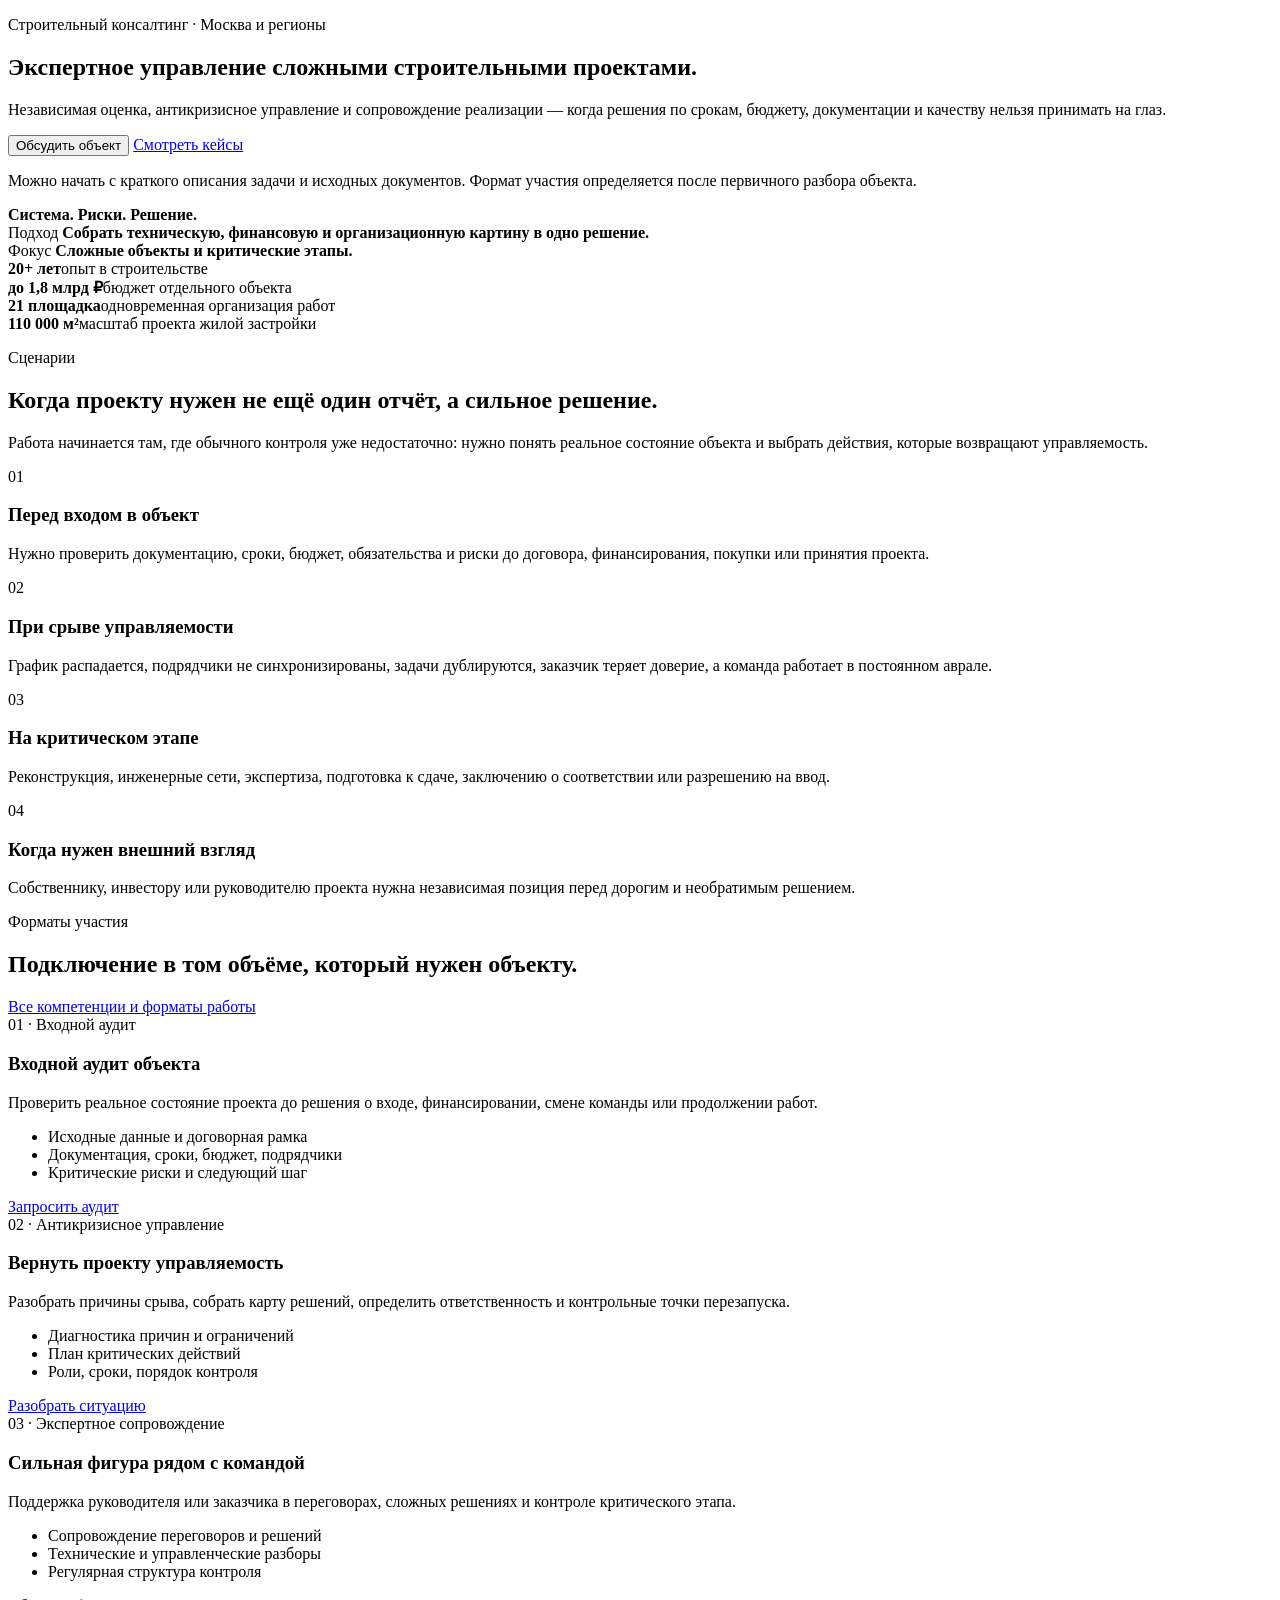
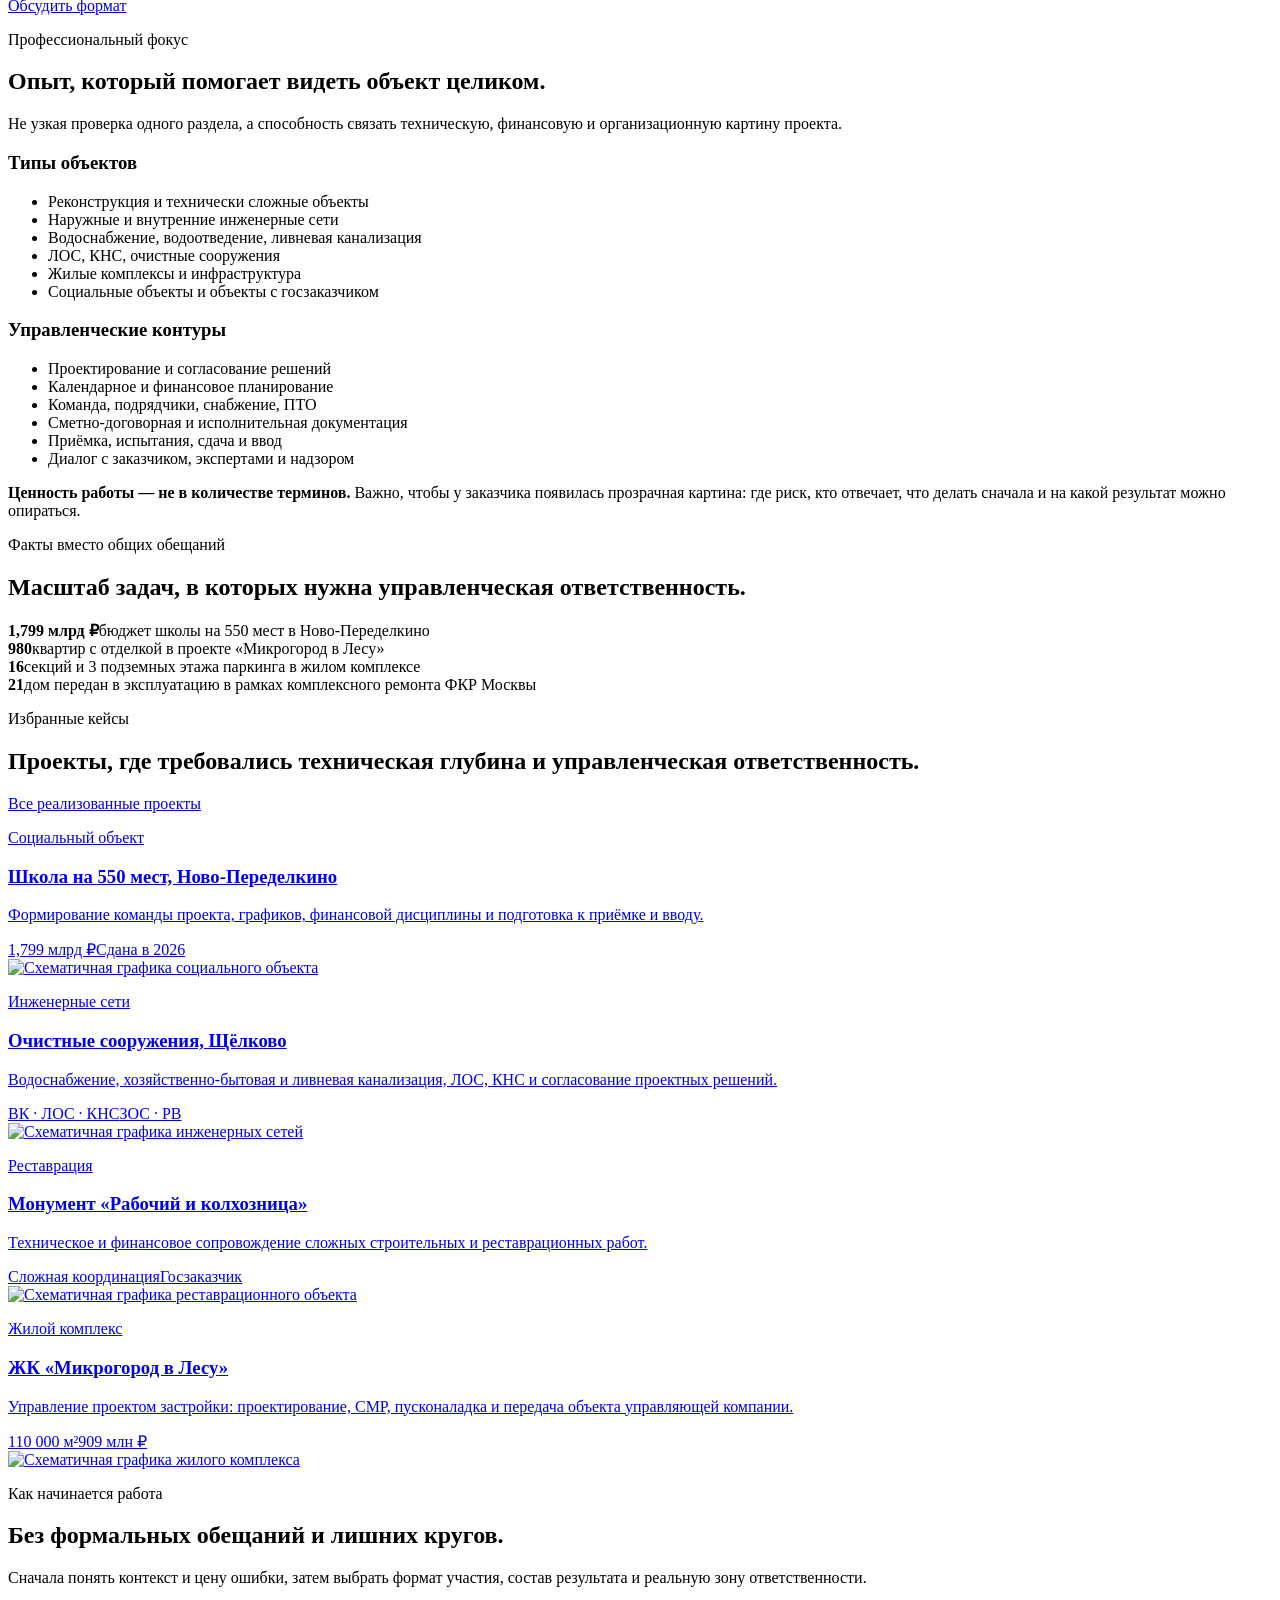
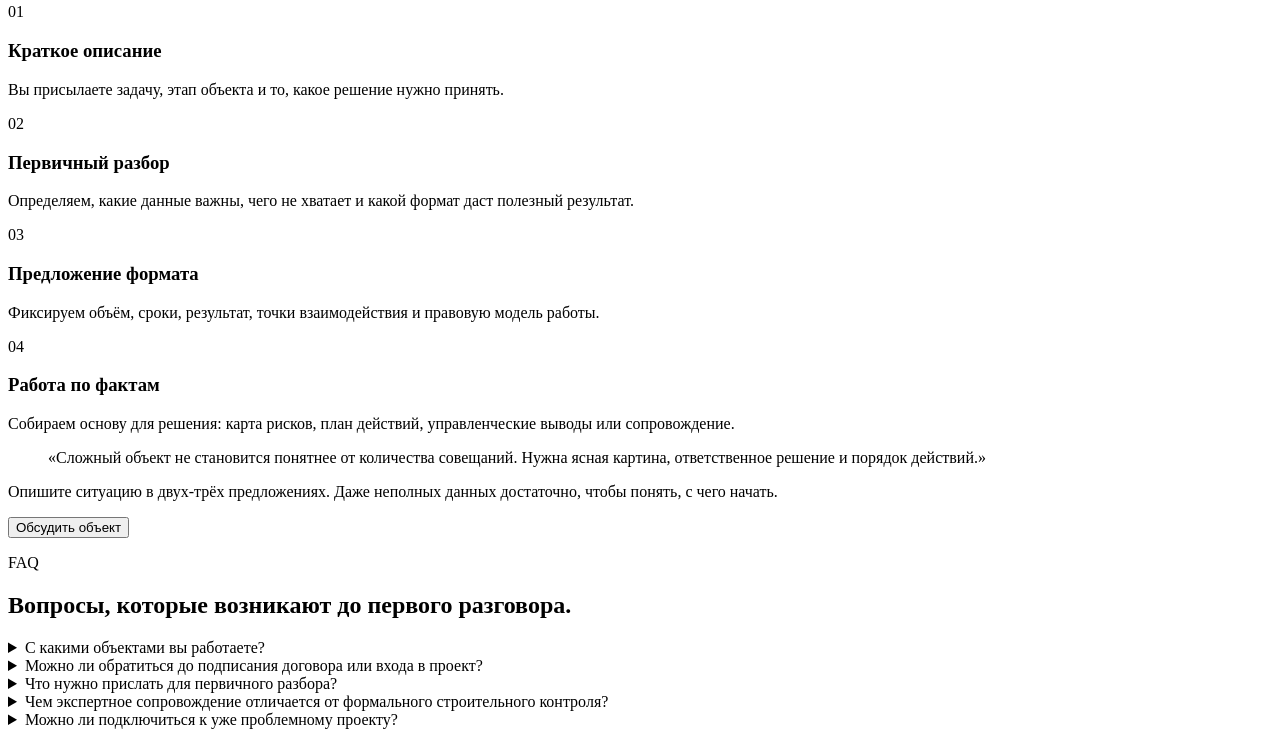
==== index.html @ 99b48cff "Add files via upload" ====
<!doctype html>
<html lang="ru" data-base="./">
<head>
  <meta charset="utf-8">
  <meta name="viewport" content="width=device-width, initial-scale=1">
  <meta name="theme-color" content="#11171A">
  <title>Георгий Петров — эксперт по управлению сложными строительными проектами</title>
  <meta name="description" content="Независимая оценка, антикризисное управление и экспертное сопровождение сложных строительных проектов: реконструкция, инженерные сети, социальные и инфраструктурные объекты.">
  <meta property="og:title" content="Георгий Петров — эксперт по управлению сложными строительными проектами">
  <meta property="og:description" content="Независимая оценка, антикризисное управление и экспертное сопровождение сложных строительных проектов.">
  <meta property="og:type" content="website">
  <meta property="og:locale" content="ru_RU">
  <link rel="canonical" href="https://YOUR-DOMAIN.RU/">
  <link rel="icon" type="image/svg+xml" href="assets/images/favicon.svg">
  <link rel="preconnect" href="https://fonts.googleapis.com">
  <link rel="preconnect" href="https://fonts.gstatic.com" crossorigin>
  <link href="https://fonts.googleapis.com/css2?family=Manrope:wght@400;500;600;700;800&display=swap" rel="stylesheet">
  <link rel="stylesheet" href="assets/css/style.css">
  <script src="assets/js/config.js" defer></script>
  <script src="assets/js/components.js" defer></script>
  <script src="assets/js/main.js" defer></script>
</head>
<body data-page="home">
  <div data-site-header></div>

  <main id="main-content">
    <section class="hero" aria-labelledby="hero-title">
      <div class="container hero-inner">
        <div class="hero-copy">
          <p class="eyebrow">Строительный консалтинг · Москва и регионы</p>
          <h1 id="hero-title">Экспертное управление сложными строительными проектами.</h1>
          <p class="lead">Независимая оценка, антикризисное управление и сопровождение реализации — когда решения по срокам, бюджету, документации и качеству нельзя принимать на глаз.</p>
          <div class="hero-actions">
            <button class="button button-primary" type="button" data-open-lead>Обсудить объект</button>
            <a class="button button-secondary" href="cases.html" data-track="case_open">Смотреть кейсы</a>
          </div>
          <p class="hero-note">Можно начать с краткого описания задачи и исходных документов. Формат участия определяется после первичного разбора объекта.</p>
        </div>

        <div class="hero-visual" aria-label="Профессиональный портрет Георгия Петрова: место для фотографии">
          <div class="photo-slot">
            <!-- После загрузки фото в assets/images включится автоматически. -->
            <img class="real-photo" src="assets/images/georgiy-hero.webp" alt="Георгий Петров" onerror="this.remove()">
            <div class="photo-slot-fallback" aria-hidden="true"><strong>Система. Риски. Решение.</strong></div>
          </div>
          <div class="hero-annotation">
            <span>Подход</span>
            <strong>Собрать техническую, финансовую и организационную картину в одно решение.</strong>
          </div>
          <div class="hero-annotation hero-annotation--bottom">
            <span>Фокус</span>
            <strong>Сложные объекты и критические этапы.</strong>
          </div>
        </div>
      </div>
      <div class="container">
        <div class="stats-row" aria-label="Ключевые факты">
          <div class="stat"><strong>20+ лет</strong><span>опыт в строительстве</span></div>
          <div class="stat"><strong>до 1,8 млрд ₽</strong><span>бюджет отдельного объекта</span></div>
          <div class="stat"><strong>21 площадка</strong><span>одновременная организация работ</span></div>
          <div class="stat"><strong>110 000 м²</strong><span>масштаб проекта жилой застройки</span></div>
        </div>
      </div>
    </section>

    <section class="section" aria-labelledby="scenarios-title">
      <div class="container">
        <div class="split-heading" data-reveal>
          <div>
            <p class="section-label">Сценарии</p>
            <h2 id="scenarios-title">Когда проекту нужен не ещё один отчёт, а сильное решение.</h2>
          </div>
          <p class="lead muted">Работа начинается там, где обычного контроля уже недостаточно: нужно понять реальное состояние объекта и выбрать действия, которые возвращают управляемость.</p>
        </div>
        <div class="card-grid" data-reveal>
          <article class="scenario-card">
            <span class="card-index">01</span>
            <h3>Перед входом в объект</h3>
            <p>Нужно проверить документацию, сроки, бюджет, обязательства и риски до договора, финансирования, покупки или принятия проекта.</p>
          </article>
          <article class="scenario-card">
            <span class="card-index">02</span>
            <h3>При срыве управляемости</h3>
            <p>График распадается, подрядчики не синхронизированы, задачи дублируются, заказчик теряет доверие, а команда работает в постоянном аврале.</p>
          </article>
          <article class="scenario-card">
            <span class="card-index">03</span>
            <h3>На критическом этапе</h3>
            <p>Реконструкция, инженерные сети, экспертиза, подготовка к сдаче, заключению о соответствии или разрешению на ввод.</p>
          </article>
          <article class="scenario-card">
            <span class="card-index">04</span>
            <h3>Когда нужен внешний взгляд</h3>
            <p>Собственнику, инвестору или руководителю проекта нужна независимая позиция перед дорогим и необратимым решением.</p>
          </article>
        </div>
      </div>
    </section>

    <section class="section section-muted" aria-labelledby="services-title">
      <div class="container">
        <div class="split-heading" data-reveal>
          <div>
            <p class="section-label">Форматы участия</p>
            <h2 id="services-title">Подключение в том объёме, который нужен объекту.</h2>
          </div>
          <a class="text-link" href="services.html">Все компетенции и форматы работы</a>
        </div>
        <div class="card-grid card-grid-3" data-reveal>
          <article class="service-card">
            <span class="service-number">01 · Входной аудит</span>
            <h3>Входной аудит объекта</h3>
            <p>Проверить реальное состояние проекта до решения о входе, финансировании, смене команды или продолжении работ.</p>
            <ul>
              <li>Исходные данные и договорная рамка</li>
              <li>Документация, сроки, бюджет, подрядчики</li>
              <li>Критические риски и следующий шаг</li>
            </ul>
            <a class="text-link" href="services.html#audit">Запросить аудит</a>
          </article>
          <article class="service-card">
            <span class="service-number">02 · Антикризисное управление</span>
            <h3>Вернуть проекту управляемость</h3>
            <p>Разобрать причины срыва, собрать карту решений, определить ответственность и контрольные точки перезапуска.</p>
            <ul>
              <li>Диагностика причин и ограничений</li>
              <li>План критических действий</li>
              <li>Роли, сроки, порядок контроля</li>
            </ul>
            <a class="text-link" href="services.html#crisis">Разобрать ситуацию</a>
          </article>
          <article class="service-card">
            <span class="service-number">03 · Экспертное сопровождение</span>
            <h3>Сильная фигура рядом с командой</h3>
            <p>Поддержка руководителя или заказчика в переговорах, сложных решениях и контроле критического этапа.</p>
            <ul>
              <li>Сопровождение переговоров и решений</li>
              <li>Технические и управленческие разборы</li>
              <li>Регулярная структура контроля</li>
            </ul>
            <a class="text-link" href="services.html#support">Обсудить формат</a>
          </article>
        </div>
      </div>
    </section>

    <section class="section" aria-labelledby="competence-title">
      <div class="container">
        <div class="split-heading" data-reveal>
          <div>
            <p class="section-label">Профессиональный фокус</p>
            <h2 id="competence-title">Опыт, который помогает видеть объект целиком.</h2>
          </div>
          <p class="lead muted">Не узкая проверка одного раздела, а способность связать техническую, финансовую и организационную картину проекта.</p>
        </div>
        <div class="competence-wrap" data-reveal>
          <article class="competence-panel">
            <h3>Типы объектов</h3>
            <ul class="check-list">
              <li>Реконструкция и технически сложные объекты</li>
              <li>Наружные и внутренние инженерные сети</li>
              <li>Водоснабжение, водоотведение, ливневая канализация</li>
              <li>ЛОС, КНС, очистные сооружения</li>
              <li>Жилые комплексы и инфраструктура</li>
              <li>Социальные объекты и объекты с госзаказчиком</li>
            </ul>
          </article>
          <article class="competence-panel">
            <h3>Управленческие контуры</h3>
            <ul class="check-list">
              <li>Проектирование и согласование решений</li>
              <li>Календарное и финансовое планирование</li>
              <li>Команда, подрядчики, снабжение, ПТО</li>
              <li>Сметно-договорная и исполнительная документация</li>
              <li>Приёмка, испытания, сдача и ввод</li>
              <li>Диалог с заказчиком, экспертами и надзором</li>
            </ul>
          </article>
        </div>
        <p class="competence-note" data-reveal><strong>Ценность работы — не в количестве терминов.</strong> Важно, чтобы у заказчика появилась прозрачная картина: где риск, кто отвечает, что делать сначала и на какой результат можно опираться.</p>
      </div>
    </section>

    <section class="section section-dark" aria-labelledby="facts-title">
      <div class="container">
        <p class="section-label">Факты вместо общих обещаний</p>
        <h2 id="facts-title">Масштаб задач, в которых нужна управленческая ответственность.</h2>
        <div class="fact-grid" data-reveal>
          <article class="fact-card"><strong>1,799 млрд ₽</strong><span>бюджет школы на 550 мест в Ново‑Переделкино</span></article>
          <article class="fact-card"><strong>980</strong><span>квартир с отделкой в проекте «Микрогород в Лесу»</span></article>
          <article class="fact-card"><strong>16</strong><span>секций и 3 подземных этажа паркинга в жилом комплексе</span></article>
          <article class="fact-card"><strong>21</strong><span>дом передан в эксплуатацию в рамках комплексного ремонта ФКР Москвы</span></article>
        </div>
      </div>
    </section>

    <section class="section" aria-labelledby="cases-title">
      <div class="container">
        <div class="split-heading" data-reveal>
          <div>
            <p class="section-label">Избранные кейсы</p>
            <h2 id="cases-title">Проекты, где требовались техническая глубина и управленческая ответственность.</h2>
          </div>
          <a class="text-link" href="cases.html">Все реализованные проекты</a>
        </div>
        <div class="case-grid" data-reveal>
          <a class="case-card" href="case-school.html" data-track="case_open">
            <div class="case-card-copy">
              <p class="case-type">Социальный объект</p>
              <h3>Школа на 550 мест, Ново‑Переделкино</h3>
              <p>Формирование команды проекта, графиков, финансовой дисциплины и подготовка к приёмке и вводу.</p>
              <div class="case-metrics"><span>1,799 млрд ₽</span><span>Сдана в 2026</span></div>
            </div>
            <div class="case-thumb"><img src="assets/cases/school.svg" alt="Схематичная графика социального объекта"></div>
          </a>
          <a class="case-card" href="case-schelkovo.html" data-track="case_open">
            <div class="case-card-copy">
              <p class="case-type">Инженерные сети</p>
              <h3>Очистные сооружения, Щёлково</h3>
              <p>Водоснабжение, хозяйственно-бытовая и ливневая канализация, ЛОС, КНС и согласование проектных решений.</p>
              <div class="case-metrics"><span>ВК · ЛОС · КНС</span><span>ЗОС · РВ</span></div>
            </div>
            <div class="case-thumb"><img src="assets/cases/schelkovo.svg" alt="Схематичная графика инженерных сетей"></div>
          </a>
          <a class="case-card" href="case-worker.html" data-track="case_open">
            <div class="case-card-copy">
              <p class="case-type">Реставрация</p>
              <h3>Монумент «Рабочий и колхозница»</h3>
              <p>Техническое и финансовое сопровождение сложных строительных и реставрационных работ.</p>
              <div class="case-metrics"><span>Сложная координация</span><span>Госзаказчик</span></div>
            </div>
            <div class="case-thumb"><img src="assets/cases/worker.svg" alt="Схематичная графика реставрационного объекта"></div>
          </a>
          <a class="case-card" href="case-microdistrict.html" data-track="case_open">
            <div class="case-card-copy">
              <p class="case-type">Жилой комплекс</p>
              <h3>ЖК «Микрогород в Лесу»</h3>
              <p>Управление проектом застройки: проектирование, СМР, пусконаладка и передача объекта управляющей компании.</p>
              <div class="case-metrics"><span>110 000 м²</span><span>909 млн ₽</span></div>
            </div>
            <div class="case-thumb"><img src="assets/cases/microdistrict.svg" alt="Схематичная графика жилого комплекса"></div>
          </a>
        </div>
      </div>
    </section>

    <section class="section section-muted" aria-labelledby="process-title">
      <div class="container">
        <div class="split-heading" data-reveal>
          <div>
            <p class="section-label">Как начинается работа</p>
            <h2 id="process-title">Без формальных обещаний и лишних кругов.</h2>
          </div>
          <p class="lead muted">Сначала понять контекст и цену ошибки, затем выбрать формат участия, состав результата и реальную зону ответственности.</p>
        </div>
        <div class="process-grid" data-reveal>
          <article class="step"><span class="step-number">01</span><h3>Краткое описание</h3><p>Вы присылаете задачу, этап объекта и то, какое решение нужно принять.</p></article>
          <article class="step"><span class="step-number">02</span><h3>Первичный разбор</h3><p>Определяем, какие данные важны, чего не хватает и какой формат даст полезный результат.</p></article>
          <article class="step"><span class="step-number">03</span><h3>Предложение формата</h3><p>Фиксируем объём, сроки, результат, точки взаимодействия и правовую модель работы.</p></article>
          <article class="step"><span class="step-number">04</span><h3>Работа по фактам</h3><p>Собираем основу для решения: карта рисков, план действий, управленческие выводы или сопровождение.</p></article>
        </div>
      </div>
    </section>

    <section class="section" aria-label="Призыв обсудить объект">
      <div class="container">
        <div class="quote-panel" data-reveal>
          <blockquote>«Сложный объект не становится понятнее от количества совещаний. Нужна ясная картина, ответственное решение и порядок действий.»</blockquote>
          <div>
            <p>Опишите ситуацию в двух-трёх предложениях. Даже неполных данных достаточно, чтобы понять, с чего начать.</p>
            <button class="button button-secondary" type="button" data-open-lead>Обсудить объект</button>
          </div>
        </div>
      </div>
    </section>

    <section class="section section-sm" aria-labelledby="faq-title">
      <div class="container">
        <p class="section-label">FAQ</p>
        <h2 id="faq-title">Вопросы, которые возникают до первого разговора.</h2>
        <div class="faq">
          <details><summary>С какими объектами вы работаете?</summary><p>Сложные строительные проекты, реконструкция, инженерные сети, социальные и инфраструктурные объекты, жилые комплексы и критические этапы реализации. Вопрос решается по масштабу задачи и требуемой роли, а не по формальному типу объекта.</p></details>
          <details><summary>Можно ли обратиться до подписания договора или входа в проект?</summary><p>Да. Входной аудит нужен именно для решений, которые лучше не принимать на предположениях: входить ли в объект, продолжать ли работы, менять ли команду, финансировать ли следующий этап.</p></details>
          <details><summary>Что нужно прислать для первичного разбора?</summary><p>Достаточно кратко описать объект, стадию, главную проблему, срок принятия решения и перечень документов, которые уже есть. Не нужно собирать идеальную папку заранее.</p></details>
          <details><summary>Чем экспертное сопровождение отличается от формального строительного контроля?</summary><p>Экспертное сопровождение — это независимая управленческая и техническая работа по конкретной задаче. Формальные функции строительного контроля, технического заказчика и полномочия по документам определяются отдельно после проверки договорной и правовой модели.</p></details>
          <details><summary>Можно ли подключиться к уже проблемному проекту?</summary><p>Да. В такой ситуации сначала важнее всего не добавить ещё один слой отчётности, а понять причины срыва, ограничения и очередность действий, которые реально можно выполнить.</p></details>
        </div>
      </div>
    </section>
  </main>

  <div data-site-footer></div>
</body>
</html>
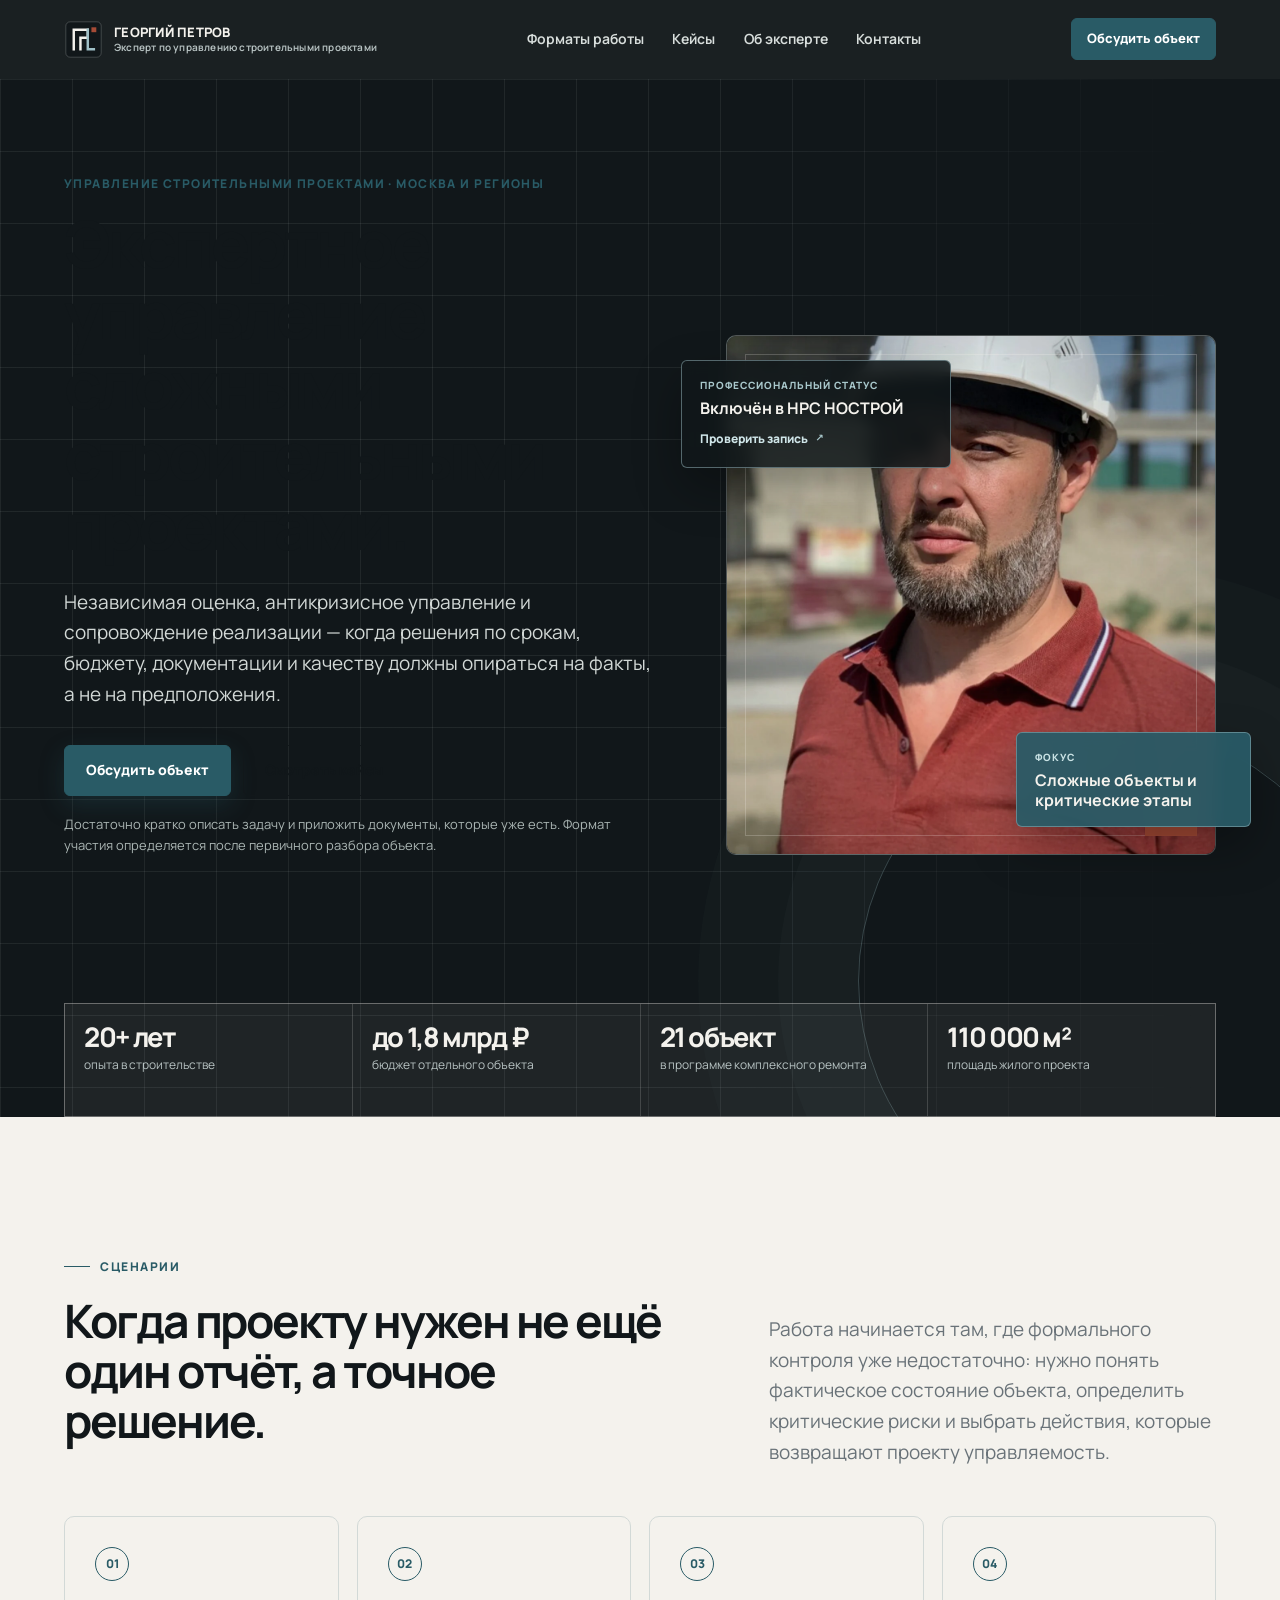
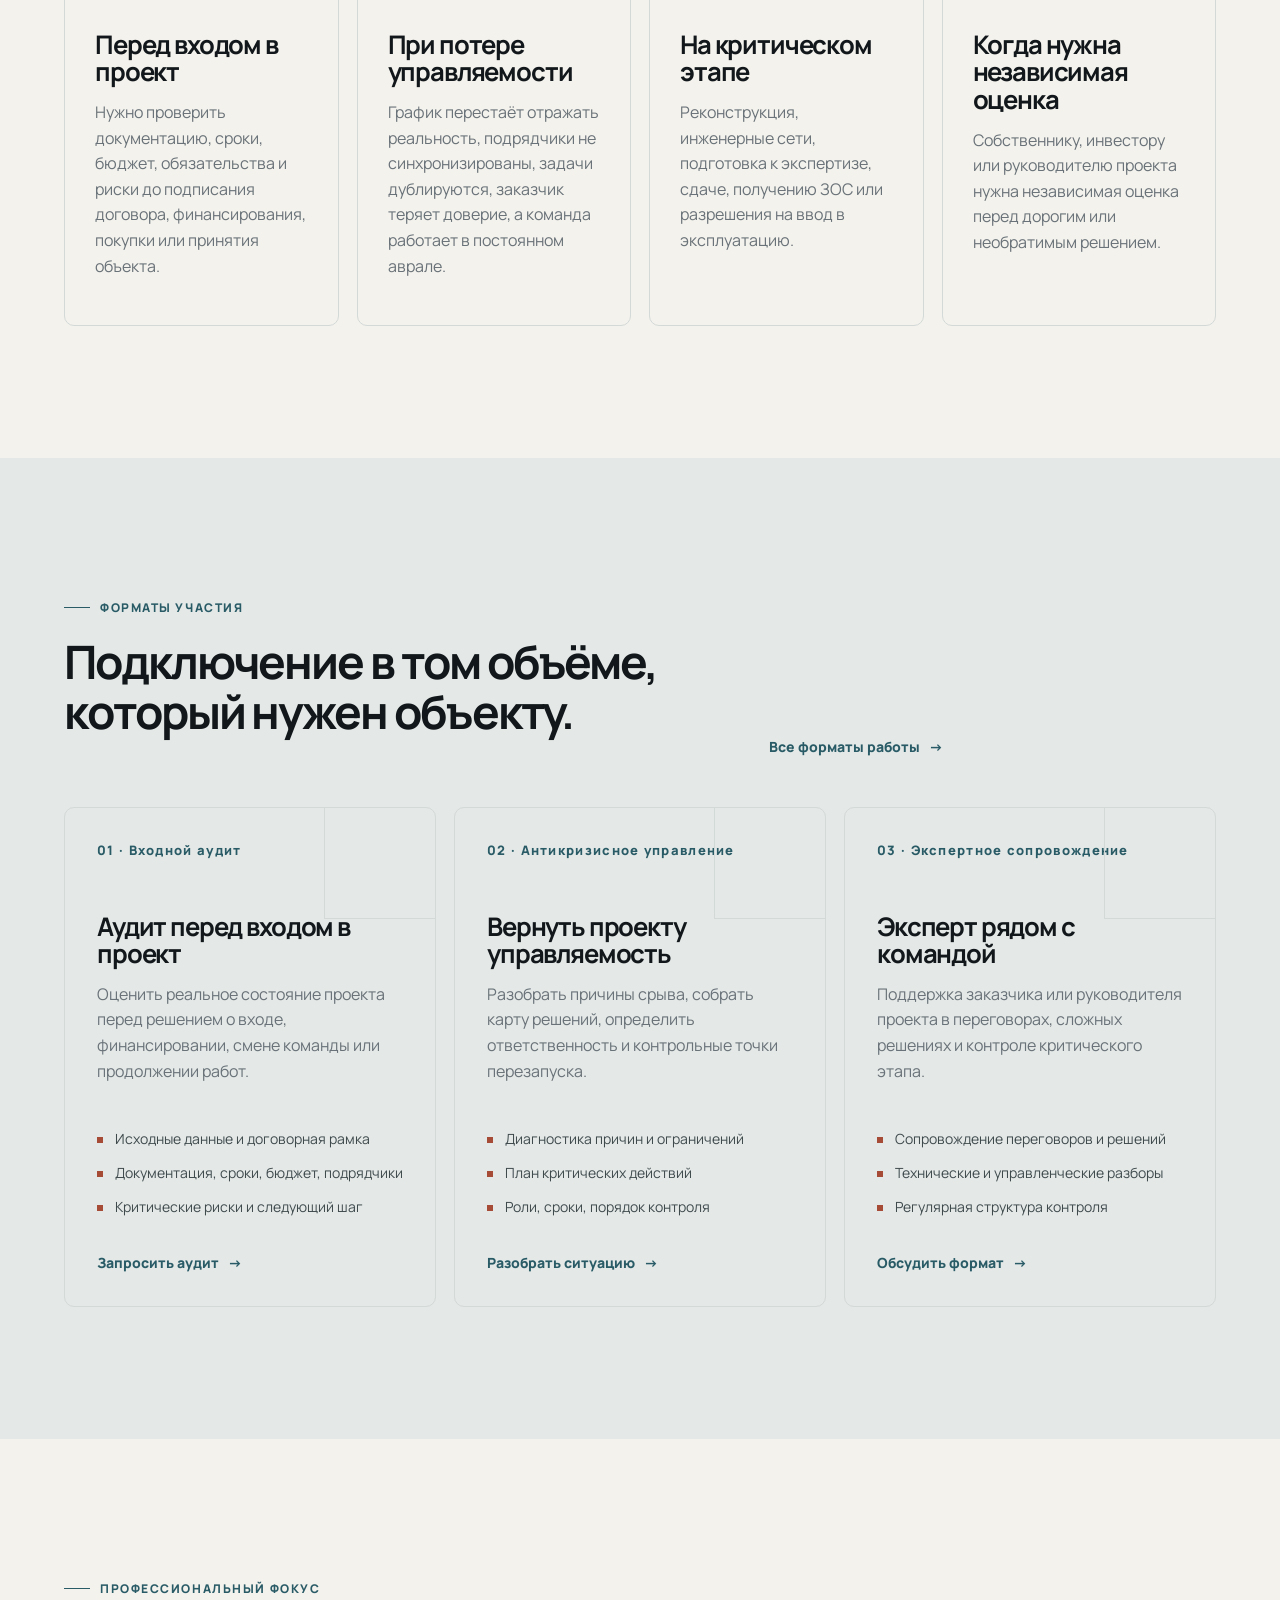
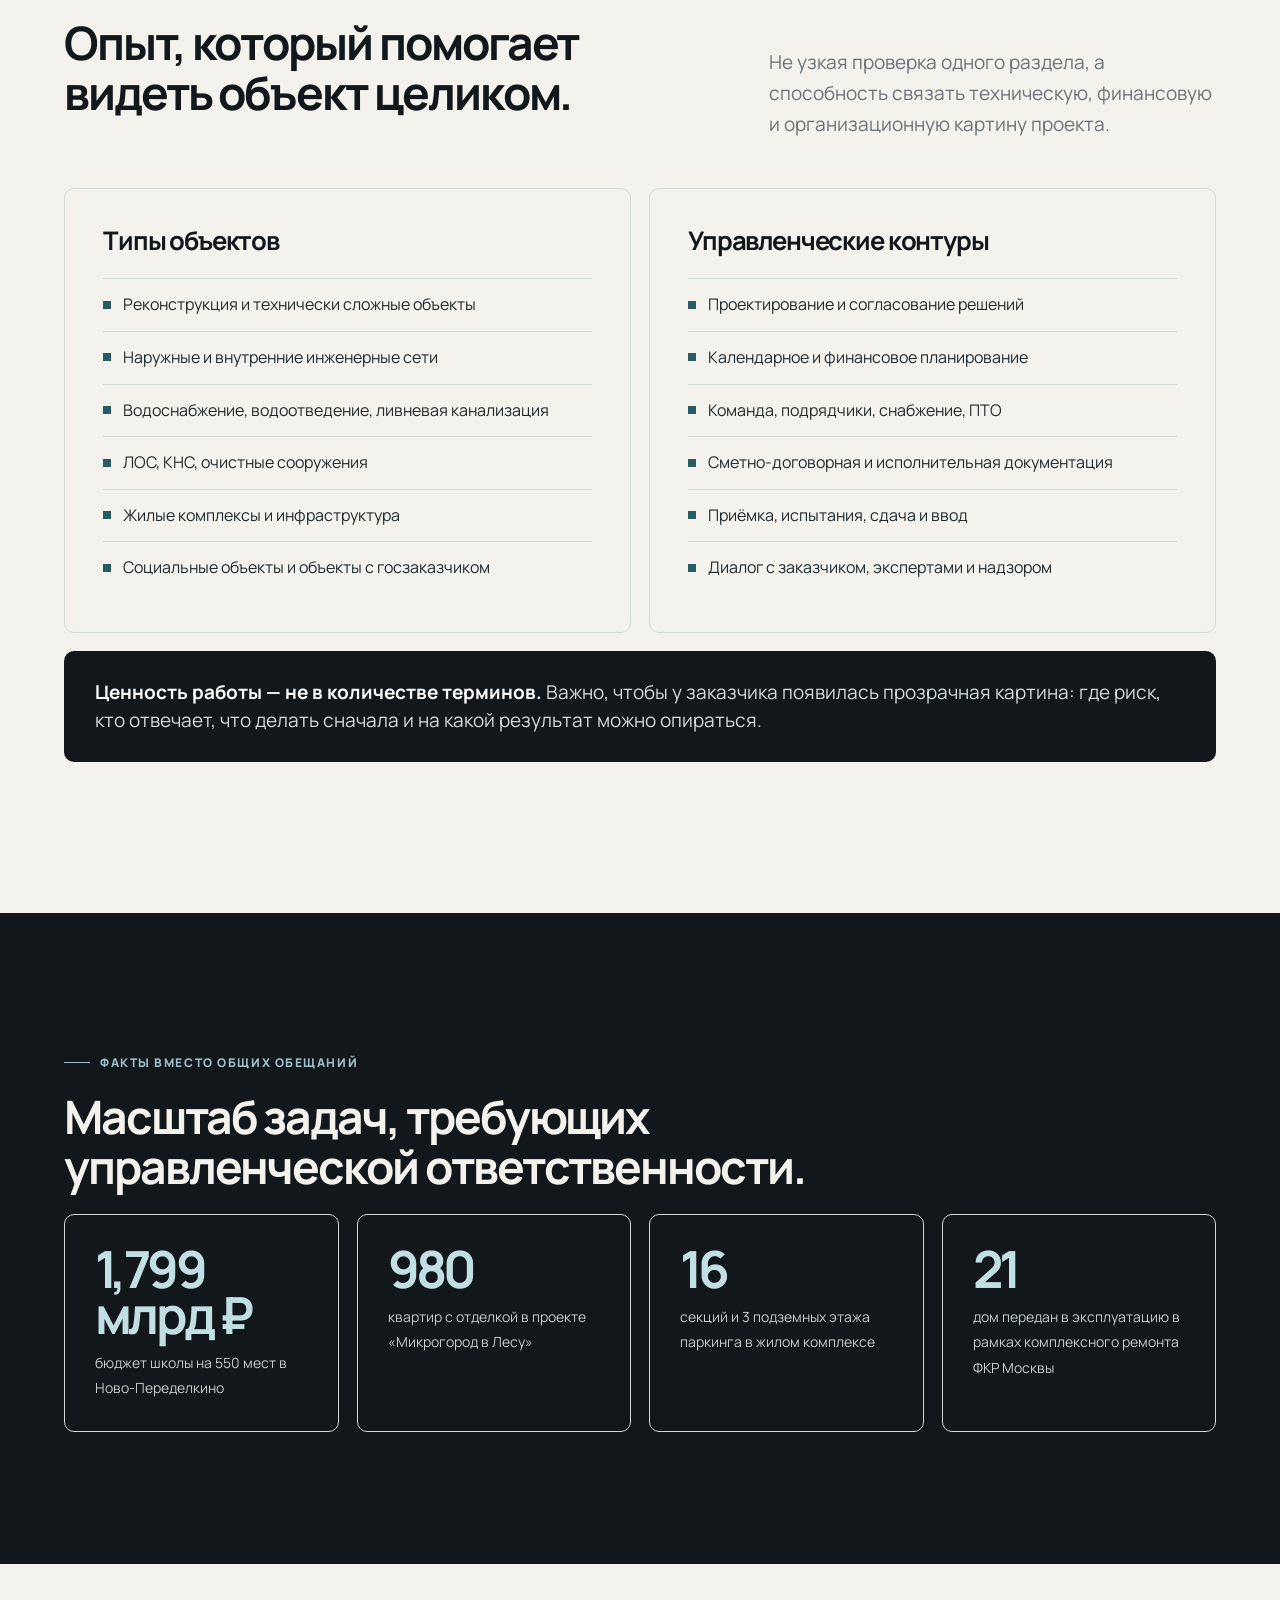
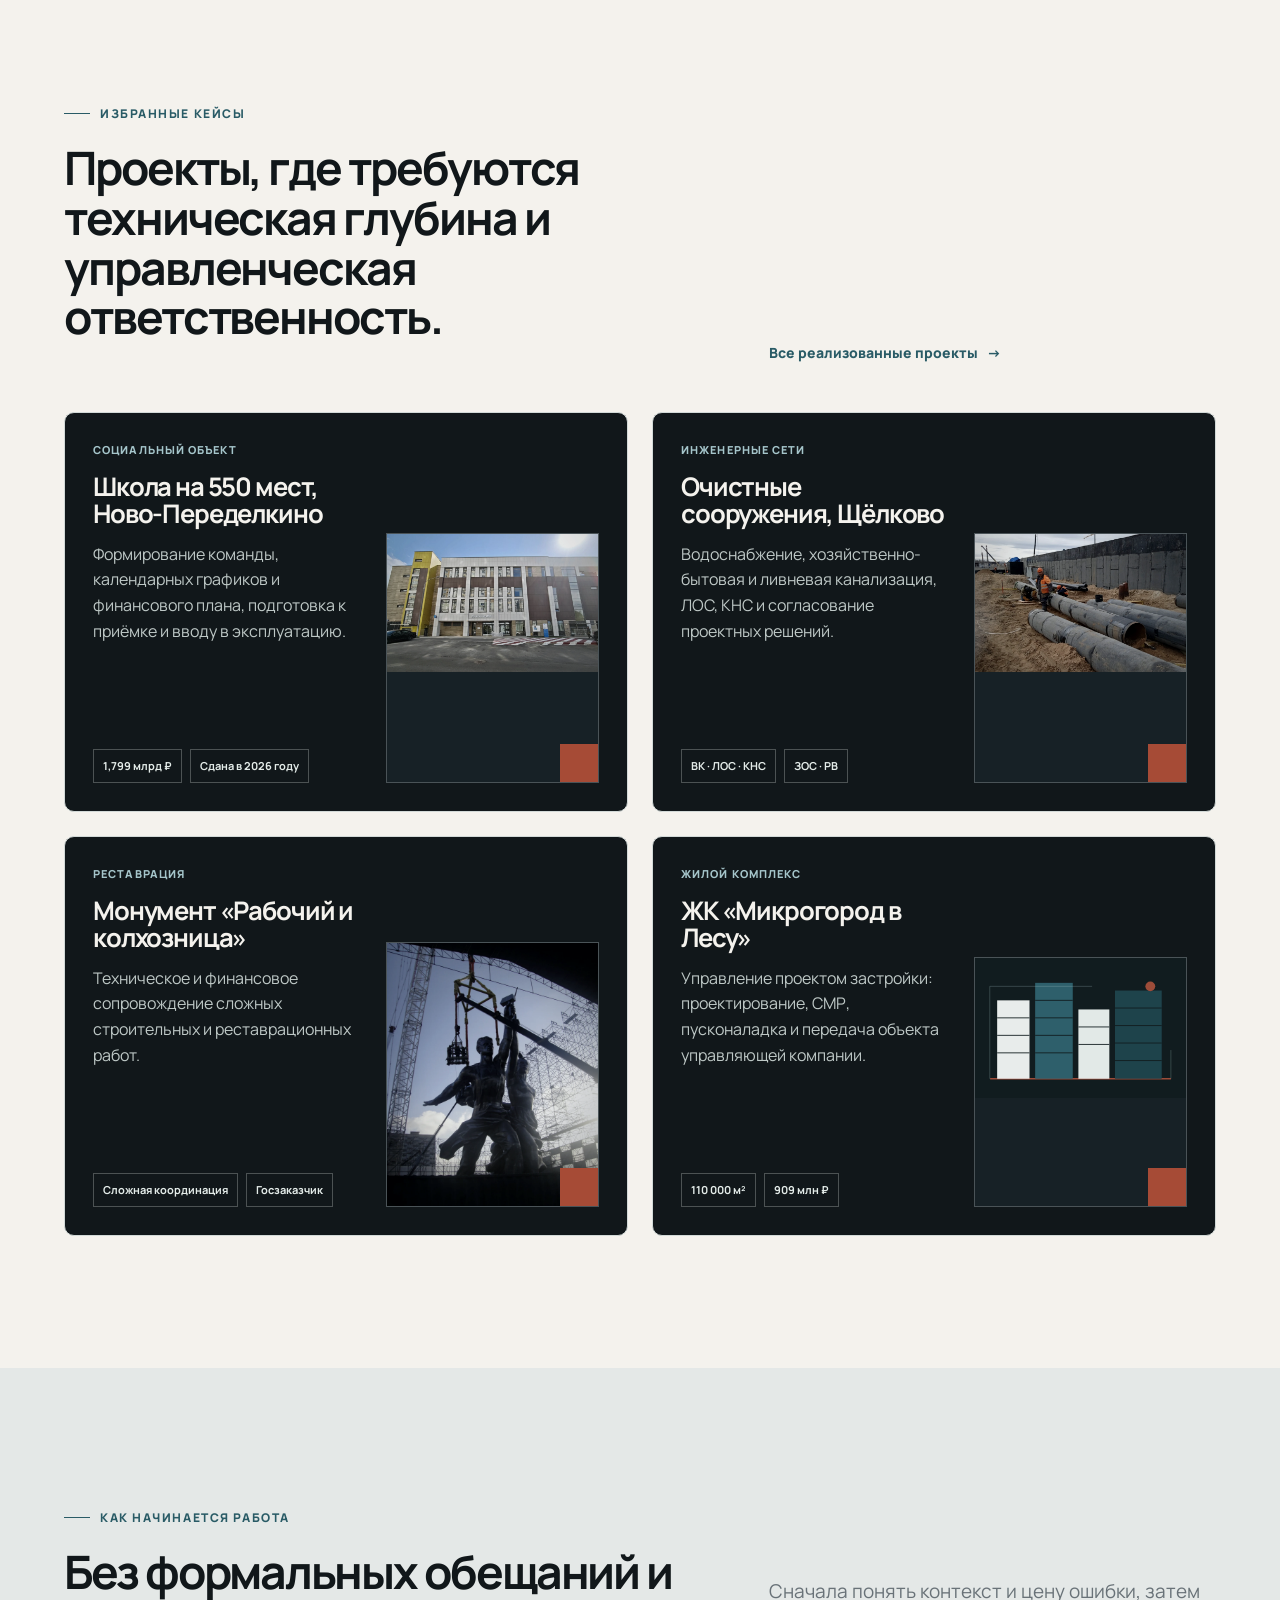
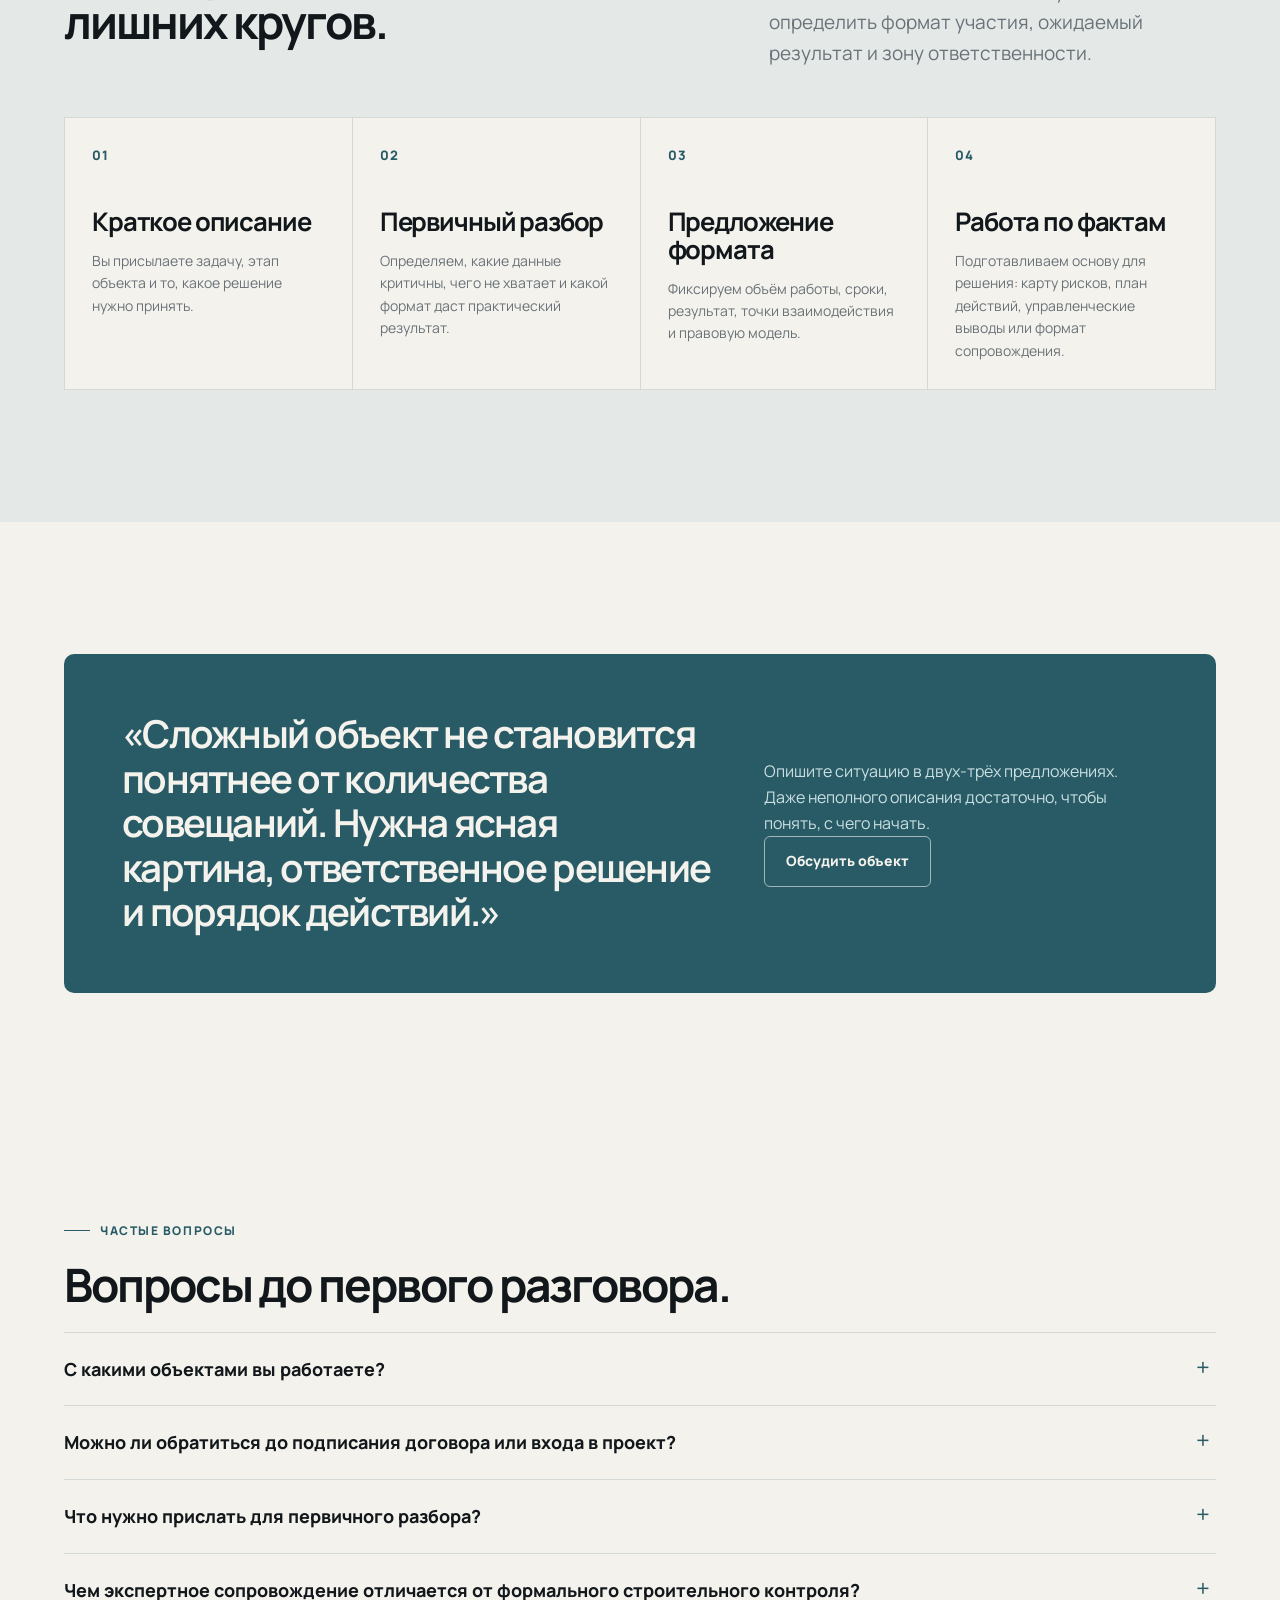
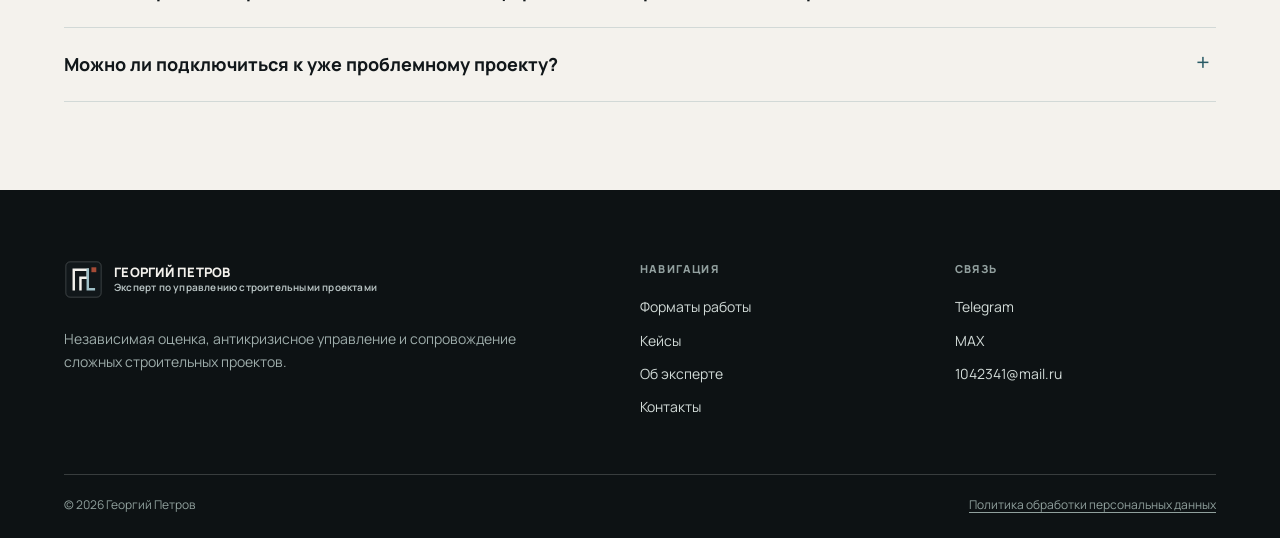
==== commit cec4a264: "v4: фото, форма заявок и правки дизайна" ====
--- a/index.html
+++ b/index.html
@@ -4,13 +4,13 @@
   <meta charset="utf-8">
   <meta name="viewport" content="width=device-width, initial-scale=1">
   <meta name="theme-color" content="#11171A">
-  <title>Георгий Петров — эксперт по управлению сложными строительными проектами</title>
+  <title>Георгий Петров — управление сложными строительными проектами</title>
   <meta name="description" content="Независимая оценка, антикризисное управление и экспертное сопровождение сложных строительных проектов: реконструкция, инженерные сети, социальные и инфраструктурные объекты.">
-  <meta property="og:title" content="Георгий Петров — эксперт по управлению сложными строительными проектами">
+  <meta property="og:title" content="Георгий Петров — управление сложными строительными проектами">
   <meta property="og:description" content="Независимая оценка, антикризисное управление и экспертное сопровождение сложных строительных проектов.">
   <meta property="og:type" content="website">
   <meta property="og:locale" content="ru_RU">
-  <link rel="canonical" href="https://YOUR-DOMAIN.RU/">
+  <link rel="canonical" href="https://gp-construction.vercel.app/">
   <link rel="icon" type="image/svg+xml" href="assets/images/favicon.svg">
   <link rel="preconnect" href="https://fonts.googleapis.com">
   <link rel="preconnect" href="https://fonts.gstatic.com" crossorigin>
@@ -27,38 +27,37 @@
     <section class="hero" aria-labelledby="hero-title">
       <div class="container hero-inner">
         <div class="hero-copy">
-          <p class="eyebrow">Строительный консалтинг · Москва и регионы</p>
+          <p class="eyebrow">Управление строительными проектами · Москва и регионы</p>
           <h1 id="hero-title">Экспертное управление сложными строительными проектами.</h1>
-          <p class="lead">Независимая оценка, антикризисное управление и сопровождение реализации — когда решения по срокам, бюджету, документации и качеству нельзя принимать на глаз.</p>
+          <p class="lead">Независимая оценка, антикризисное управление и сопровождение реализации — когда решения по срокам, бюджету, документации и качеству должны опираться на факты, а не на предположения.</p>
           <div class="hero-actions">
             <button class="button button-primary" type="button" data-open-lead>Обсудить объект</button>
             <a class="button button-secondary" href="cases.html" data-track="case_open">Смотреть кейсы</a>
           </div>
-          <p class="hero-note">Можно начать с краткого описания задачи и исходных документов. Формат участия определяется после первичного разбора объекта.</p>
-        </div>
-
-        <div class="hero-visual" aria-label="Профессиональный портрет Георгия Петрова: место для фотографии">
-          <div class="photo-slot">
-            <!-- После загрузки фото в assets/images включится автоматически. -->
-            <img class="real-photo" src="assets/images/georgiy-hero.webp" alt="Георгий Петров" onerror="this.remove()">
-            <div class="photo-slot-fallback" aria-hidden="true"><strong>Система. Риски. Решение.</strong></div>
-          </div>
-          <div class="hero-annotation">
-            <span>Подход</span>
-            <strong>Собрать техническую, финансовую и организационную картину в одно решение.</strong>
+          <p class="hero-note">Достаточно кратко описать задачу и приложить документы, которые уже есть. Формат участия определяется после первичного разбора объекта.</p>
+        </div>
+
+        <div class="hero-visual" aria-label="Эксперт на строительной площадке">
+          <div class="photo-slot photo-slot--hero">
+            <img class="real-photo" src="assets/images/georgiy-on-site.webp" alt="Эксперт на строительной площадке" width="1200" height="1450">
+          </div>
+          <div class="hero-annotation hero-annotation--registry">
+            <span>Профессиональный статус</span>
+            <strong>Включён в НРС НОСТРОЙ</strong>
+            <a href="about.html#registry-nostroy">Проверить запись <span aria-hidden="true">↗</span></a>
           </div>
           <div class="hero-annotation hero-annotation--bottom">
             <span>Фокус</span>
-            <strong>Сложные объекты и критические этапы.</strong>
+            <strong>Сложные объекты и критические этапы</strong>
           </div>
         </div>
       </div>
       <div class="container">
         <div class="stats-row" aria-label="Ключевые факты">
-          <div class="stat"><strong>20+ лет</strong><span>опыт в строительстве</span></div>
+          <div class="stat"><strong>20+ лет</strong><span>опыта в строительстве</span></div>
           <div class="stat"><strong>до 1,8 млрд ₽</strong><span>бюджет отдельного объекта</span></div>
-          <div class="stat"><strong>21 площадка</strong><span>одновременная организация работ</span></div>
-          <div class="stat"><strong>110 000 м²</strong><span>масштаб проекта жилой застройки</span></div>
+          <div class="stat"><strong>21 объект</strong><span>в программе комплексного ремонта</span></div>
+          <div class="stat"><strong>110 000 м²</strong><span>площадь жилого проекта</span></div>
         </div>
       </div>
     </section>
@@ -68,30 +67,30 @@
         <div class="split-heading" data-reveal>
           <div>
             <p class="section-label">Сценарии</p>
-            <h2 id="scenarios-title">Когда проекту нужен не ещё один отчёт, а сильное решение.</h2>
-          </div>
-          <p class="lead muted">Работа начинается там, где обычного контроля уже недостаточно: нужно понять реальное состояние объекта и выбрать действия, которые возвращают управляемость.</p>
+            <h2 id="scenarios-title">Когда проекту нужен не ещё один отчёт, а точное решение.</h2>
+          </div>
+          <p class="lead muted">Работа начинается там, где формального контроля уже недостаточно: нужно понять фактическое состояние объекта, определить критические риски и выбрать действия, которые возвращают проекту управляемость.</p>
         </div>
         <div class="card-grid" data-reveal>
           <article class="scenario-card">
             <span class="card-index">01</span>
-            <h3>Перед входом в объект</h3>
-            <p>Нужно проверить документацию, сроки, бюджет, обязательства и риски до договора, финансирования, покупки или принятия проекта.</p>
+            <h3>Перед входом в проект</h3>
+            <p>Нужно проверить документацию, сроки, бюджет, обязательства и риски до подписания договора, финансирования, покупки или принятия объекта.</p>
           </article>
           <article class="scenario-card">
             <span class="card-index">02</span>
-            <h3>При срыве управляемости</h3>
-            <p>График распадается, подрядчики не синхронизированы, задачи дублируются, заказчик теряет доверие, а команда работает в постоянном аврале.</p>
+            <h3>При потере управляемости</h3>
+            <p>График перестаёт отражать реальность, подрядчики не синхронизированы, задачи дублируются, заказчик теряет доверие, а команда работает в постоянном аврале.</p>
           </article>
           <article class="scenario-card">
             <span class="card-index">03</span>
             <h3>На критическом этапе</h3>
-            <p>Реконструкция, инженерные сети, экспертиза, подготовка к сдаче, заключению о соответствии или разрешению на ввод.</p>
+            <p>Реконструкция, инженерные сети, подготовка к экспертизе, сдаче, получению ЗОС или разрешения на ввод в эксплуатацию.</p>
           </article>
           <article class="scenario-card">
             <span class="card-index">04</span>
-            <h3>Когда нужен внешний взгляд</h3>
-            <p>Собственнику, инвестору или руководителю проекта нужна независимая позиция перед дорогим и необратимым решением.</p>
+            <h3>Когда нужна независимая оценка</h3>
+            <p>Собственнику, инвестору или руководителю проекта нужна независимая оценка перед дорогим или необратимым решением.</p>
           </article>
         </div>
       </div>
@@ -104,13 +103,13 @@
             <p class="section-label">Форматы участия</p>
             <h2 id="services-title">Подключение в том объёме, который нужен объекту.</h2>
           </div>
-          <a class="text-link" href="services.html">Все компетенции и форматы работы</a>
+          <a class="text-link" href="services.html">Все форматы работы</a>
         </div>
         <div class="card-grid card-grid-3" data-reveal>
           <article class="service-card">
             <span class="service-number">01 · Входной аудит</span>
-            <h3>Входной аудит объекта</h3>
-            <p>Проверить реальное состояние проекта до решения о входе, финансировании, смене команды или продолжении работ.</p>
+            <h3>Аудит перед входом в проект</h3>
+            <p>Оценить реальное состояние проекта перед решением о входе, финансировании, смене команды или продолжении работ.</p>
             <ul>
               <li>Исходные данные и договорная рамка</li>
               <li>Документация, сроки, бюджет, подрядчики</li>
@@ -131,8 +130,8 @@
           </article>
           <article class="service-card">
             <span class="service-number">03 · Экспертное сопровождение</span>
-            <h3>Сильная фигура рядом с командой</h3>
-            <p>Поддержка руководителя или заказчика в переговорах, сложных решениях и контроле критического этапа.</p>
+            <h3>Эксперт рядом с командой</h3>
+            <p>Поддержка заказчика или руководителя проекта в переговорах, сложных решениях и контроле критического этапа.</p>
             <ul>
               <li>Сопровождение переговоров и решений</li>
               <li>Технические и управленческие разборы</li>
@@ -184,7 +183,7 @@
     <section class="section section-dark" aria-labelledby="facts-title">
       <div class="container">
         <p class="section-label">Факты вместо общих обещаний</p>
-        <h2 id="facts-title">Масштаб задач, в которых нужна управленческая ответственность.</h2>
+        <h2 id="facts-title">Масштаб задач, требующих управленческой ответственности.</h2>
         <div class="fact-grid" data-reveal>
           <article class="fact-card"><strong>1,799 млрд ₽</strong><span>бюджет школы на 550 мест в Ново‑Переделкино</span></article>
           <article class="fact-card"><strong>980</strong><span>квартир с отделкой в проекте «Микрогород в Лесу»</span></article>
@@ -199,7 +198,7 @@
         <div class="split-heading" data-reveal>
           <div>
             <p class="section-label">Избранные кейсы</p>
-            <h2 id="cases-title">Проекты, где требовались техническая глубина и управленческая ответственность.</h2>
+            <h2 id="cases-title">Проекты, где требуются техническая глубина и управленческая ответственность.</h2>
           </div>
           <a class="text-link" href="cases.html">Все реализованные проекты</a>
         </div>
@@ -208,10 +207,10 @@
             <div class="case-card-copy">
               <p class="case-type">Социальный объект</p>
               <h3>Школа на 550 мест, Ново‑Переделкино</h3>
-              <p>Формирование команды проекта, графиков, финансовой дисциплины и подготовка к приёмке и вводу.</p>
-              <div class="case-metrics"><span>1,799 млрд ₽</span><span>Сдана в 2026</span></div>
-            </div>
-            <div class="case-thumb"><img src="assets/cases/school.svg" alt="Схематичная графика социального объекта"></div>
+              <p>Формирование команды, календарных графиков и финансового плана, подготовка к приёмке и вводу в эксплуатацию.</p>
+              <div class="case-metrics"><span>1,799 млрд ₽</span><span>Сдана в 2026 году</span></div>
+            </div>
+            <div class="case-thumb"><img src="assets/images/school-novo-peredelkino.webp" alt="Школа на 550 мест в Ново-Переделкине" loading="lazy"></div>
           </a>
           <a class="case-card" href="case-schelkovo.html" data-track="case_open">
             <div class="case-card-copy">
@@ -220,7 +219,7 @@
               <p>Водоснабжение, хозяйственно-бытовая и ливневая канализация, ЛОС, КНС и согласование проектных решений.</p>
               <div class="case-metrics"><span>ВК · ЛОС · КНС</span><span>ЗОС · РВ</span></div>
             </div>
-            <div class="case-thumb"><img src="assets/cases/schelkovo.svg" alt="Схематичная графика инженерных сетей"></div>
+            <div class="case-thumb"><img src="assets/images/schelkovo-networks.webp" alt="Инженерные сети на очистных сооружениях в Щёлково" loading="lazy"></div>
           </a>
           <a class="case-card" href="case-worker.html" data-track="case_open">
             <div class="case-card-copy">
@@ -229,7 +228,7 @@
               <p>Техническое и финансовое сопровождение сложных строительных и реставрационных работ.</p>
               <div class="case-metrics"><span>Сложная координация</span><span>Госзаказчик</span></div>
             </div>
-            <div class="case-thumb"><img src="assets/cases/worker.svg" alt="Схематичная графика реставрационного объекта"></div>
+            <div class="case-thumb"><img src="assets/images/worker-restoration.webp" alt="Работы на монументе «Рабочий и колхозница»" loading="lazy"></div>
           </a>
           <a class="case-card" href="case-microdistrict.html" data-track="case_open">
             <div class="case-card-copy">
@@ -238,7 +237,7 @@
               <p>Управление проектом застройки: проектирование, СМР, пусконаладка и передача объекта управляющей компании.</p>
               <div class="case-metrics"><span>110 000 м²</span><span>909 млн ₽</span></div>
             </div>
-            <div class="case-thumb"><img src="assets/cases/microdistrict.svg" alt="Схематичная графика жилого комплекса"></div>
+            <div class="case-thumb"><img src="assets/cases/microdistrict.svg" alt="Графическая композиция жилого комплекса" loading="lazy"></div>
           </a>
         </div>
       </div>
@@ -251,13 +250,13 @@
             <p class="section-label">Как начинается работа</p>
             <h2 id="process-title">Без формальных обещаний и лишних кругов.</h2>
           </div>
-          <p class="lead muted">Сначала понять контекст и цену ошибки, затем выбрать формат участия, состав результата и реальную зону ответственности.</p>
+          <p class="lead muted">Сначала понять контекст и цену ошибки, затем определить формат участия, ожидаемый результат и зону ответственности.</p>
         </div>
         <div class="process-grid" data-reveal>
           <article class="step"><span class="step-number">01</span><h3>Краткое описание</h3><p>Вы присылаете задачу, этап объекта и то, какое решение нужно принять.</p></article>
-          <article class="step"><span class="step-number">02</span><h3>Первичный разбор</h3><p>Определяем, какие данные важны, чего не хватает и какой формат даст полезный результат.</p></article>
-          <article class="step"><span class="step-number">03</span><h3>Предложение формата</h3><p>Фиксируем объём, сроки, результат, точки взаимодействия и правовую модель работы.</p></article>
-          <article class="step"><span class="step-number">04</span><h3>Работа по фактам</h3><p>Собираем основу для решения: карта рисков, план действий, управленческие выводы или сопровождение.</p></article>
+          <article class="step"><span class="step-number">02</span><h3>Первичный разбор</h3><p>Определяем, какие данные критичны, чего не хватает и какой формат даст практический результат.</p></article>
+          <article class="step"><span class="step-number">03</span><h3>Предложение формата</h3><p>Фиксируем объём работы, сроки, результат, точки взаимодействия и правовую модель.</p></article>
+          <article class="step"><span class="step-number">04</span><h3>Работа по фактам</h3><p>Подготавливаем основу для решения: карту рисков, план действий, управленческие выводы или формат сопровождения.</p></article>
         </div>
       </div>
     </section>
@@ -267,7 +266,7 @@
         <div class="quote-panel" data-reveal>
           <blockquote>«Сложный объект не становится понятнее от количества совещаний. Нужна ясная картина, ответственное решение и порядок действий.»</blockquote>
           <div>
-            <p>Опишите ситуацию в двух-трёх предложениях. Даже неполных данных достаточно, чтобы понять, с чего начать.</p>
+            <p>Опишите ситуацию в двух-трёх предложениях. Даже неполного описания достаточно, чтобы понять, с чего начать.</p>
             <button class="button button-secondary" type="button" data-open-lead>Обсудить объект</button>
           </div>
         </div>
@@ -276,14 +275,14 @@
 
     <section class="section section-sm" aria-labelledby="faq-title">
       <div class="container">
-        <p class="section-label">FAQ</p>
-        <h2 id="faq-title">Вопросы, которые возникают до первого разговора.</h2>
+        <p class="section-label">Частые вопросы</p>
+        <h2 id="faq-title">Вопросы до первого разговора.</h2>
         <div class="faq">
-          <details><summary>С какими объектами вы работаете?</summary><p>Сложные строительные проекты, реконструкция, инженерные сети, социальные и инфраструктурные объекты, жилые комплексы и критические этапы реализации. Вопрос решается по масштабу задачи и требуемой роли, а не по формальному типу объекта.</p></details>
-          <details><summary>Можно ли обратиться до подписания договора или входа в проект?</summary><p>Да. Входной аудит нужен именно для решений, которые лучше не принимать на предположениях: входить ли в объект, продолжать ли работы, менять ли команду, финансировать ли следующий этап.</p></details>
+          <details><summary>С какими объектами вы работаете?</summary><p>В фокусе — сложные строительные проекты, реконструкция, инженерные сети, социальные и инфраструктурные объекты, жилые комплексы и критические этапы реализации. Формат работы определяется масштабом задачи и требуемой ролью, а не только типом объекта.</p></details>
+          <details><summary>Можно ли обратиться до подписания договора или входа в проект?</summary><p>Да. Аудит перед входом в проект нужен именно для решений, которые не стоит принимать на предположениях: входить ли в проект, продолжать ли работы, менять ли команду, финансировать ли следующий этап.</p></details>
           <details><summary>Что нужно прислать для первичного разбора?</summary><p>Достаточно кратко описать объект, стадию, главную проблему, срок принятия решения и перечень документов, которые уже есть. Не нужно собирать идеальную папку заранее.</p></details>
-          <details><summary>Чем экспертное сопровождение отличается от формального строительного контроля?</summary><p>Экспертное сопровождение — это независимая управленческая и техническая работа по конкретной задаче. Формальные функции строительного контроля, технического заказчика и полномочия по документам определяются отдельно после проверки договорной и правовой модели.</p></details>
-          <details><summary>Можно ли подключиться к уже проблемному проекту?</summary><p>Да. В такой ситуации сначала важнее всего не добавить ещё один слой отчётности, а понять причины срыва, ограничения и очередность действий, которые реально можно выполнить.</p></details>
+          <details><summary>Чем экспертное сопровождение отличается от формального строительного контроля?</summary><p>Экспертное сопровождение — это независимая управленческая и техническая работа по конкретной задаче. Формальные функции строительного контроля, технического заказчика и полномочия по документам определяются для каждого проекта отдельно после анализа договорной и правовой модели.</p></details>
+          <details><summary>Можно ли подключиться к уже проблемному проекту?</summary><p>Да. В такой ситуации важно сначала не добавить ещё один слой отчётности, а понять причины срыва, ограничения и очередность действий, которые реально можно выполнить.</p></details>
         </div>
       </div>
     </section>
--- a/assets/css/style.css
+++ b/assets/css/style.css
@@ -0,0 +1,548 @@
+:root {
+  --graphite: #11171a;
+  --graphite-2: #1a2428;
+  --paper: #f4f2ed;
+  --mist: #e4e8e7;
+  --line: #d2d9d7;
+  --text: #202a2d;
+  --muted: #697278;
+  --steel: #295b66;
+  --steel-dark: #1d4650;
+  --brick: #a64b36;
+  --white: #ffffff;
+  --radius-sm: 6px;
+  --radius-md: 10px;
+  --shadow: 0 18px 48px rgba(14, 23, 26, 0.10);
+  --container: 1240px;
+  --font: 'Manrope', 'Inter', system-ui, -apple-system, BlinkMacSystemFont, 'Segoe UI', sans-serif;
+}
+
+* { box-sizing: border-box; }
+html { scroll-behavior: smooth; }
+body {
+  margin: 0;
+  min-width: 320px;
+  color: var(--text);
+  background: var(--paper);
+  font-family: var(--font);
+  font-size: 16px;
+  line-height: 1.6;
+  -webkit-font-smoothing: antialiased;
+  text-rendering: optimizeLegibility;
+}
+body.menu-open, body.modal-open { overflow: hidden; }
+img { max-width: 100%; display: block; }
+a { color: inherit; text-decoration-thickness: 1px; text-underline-offset: 3px; }
+a:hover { color: var(--steel); }
+button, input, textarea { font: inherit; }
+button { cursor: pointer; }
+button:disabled { cursor: wait; opacity: .72; }
+
+.skip-link {
+  position: fixed;
+  top: 10px;
+  left: 10px;
+  z-index: 1000;
+  padding: 10px 14px;
+  color: var(--white);
+  background: var(--graphite);
+  border-radius: 4px;
+  transform: translateY(-150%);
+  transition: transform .18s ease;
+}
+.skip-link:focus { transform: translateY(0); }
+
+:focus-visible { outline: 3px solid var(--brick); outline-offset: 3px; }
+.container { width: min(var(--container), calc(100% - 128px)); margin-inline: auto; }
+.section { padding: 132px 0; }
+.section-sm { padding: 88px 0; }
+.section-dark { color: var(--paper); background: var(--graphite); }
+.section-muted { background: var(--mist); }
+.section-label { display: inline-flex; align-items: center; gap: 10px; margin: 0 0 20px; color: var(--steel); font-size: 12px; font-weight: 800; letter-spacing: .13em; text-transform: uppercase; }
+.section-dark .section-label { color: #9fc0c7; }
+.section-label::before { content: ''; width: 26px; height: 1px; background: currentColor; }
+.eyebrow { margin: 0 0 15px; color: var(--steel); font-size: 12px; font-weight: 800; letter-spacing: .12em; text-transform: uppercase; }
+.section-dark .eyebrow { color: #9fc0c7; }
+
+h1, h2, h3, p { margin-top: 0; }
+h1, h2, h3 { color: var(--graphite); font-weight: 700; letter-spacing: -.045em; line-height: 1.08; }
+h1 { max-width: 900px; margin-bottom: 26px; font-size: clamp(42px, 5.1vw, 74px); }
+h2 { max-width: 780px; margin-bottom: 22px; font-size: clamp(34px, 3.6vw, 52px); }
+h3 { margin-bottom: 14px; font-size: clamp(22px, 2vw, 28px); }
+.section-dark h1, .section-dark h2, .section-dark h3 { color: var(--paper); }
+.lead { max-width: 710px; margin-bottom: 0; font-size: 19px; line-height: 1.62; }
+.small { font-size: 14px; }
+.muted { color: var(--muted); }
+.is-hidden { display: none !important; }
+
+.site-header {
+  position: sticky;
+  top: 0;
+  z-index: 100;
+  color: var(--paper);
+  background: rgba(17, 23, 26, .96);
+  border-bottom: 1px solid transparent;
+  transition: border-color .2s ease, background .2s ease;
+}
+.site-header.is-scrolled { border-color: rgba(244, 242, 237, .18); }
+.header-inner { display: grid; grid-template-columns: auto 1fr auto; align-items: center; min-height: 78px; gap: 30px; }
+.brand { display: inline-flex; align-items: center; gap: 11px; color: inherit; text-decoration: none; line-height: 1.14; }
+.brand:hover { color: inherit; }
+.brand img { width: 39px; height: 39px; flex: 0 0 auto; }
+.brand-text { display: grid; gap: 2px; }
+.brand-text strong { font-size: 13px; font-weight: 800; letter-spacing: .02em; text-transform: uppercase; }
+.brand-text span { color: #b7c2c2; font-size: 10px; font-weight: 650; letter-spacing: .02em; }
+.desktop-nav { display: flex; align-items: center; justify-content: center; gap: clamp(20px, 2.2vw, 36px); }
+.desktop-nav a { position: relative; color: #d8dedc; font-size: 14px; font-weight: 650; text-decoration: none; }
+.desktop-nav a::after { position: absolute; right: 0; bottom: -7px; left: 0; height: 1px; content: ''; background: #9fc0c7; transform: scaleX(0); transform-origin: left; transition: transform .18s ease; }
+.desktop-nav a:hover, .desktop-nav a[aria-current='page'] { color: var(--paper); }
+.desktop-nav a:hover::after, .desktop-nav a[aria-current='page']::after { transform: scaleX(1); }
+.header-actions { display: flex; align-items: center; gap: 18px; }
+.header-phone { color: var(--paper); font-size: 14px; font-weight: 700; text-decoration: none; white-space: nowrap; }
+.menu-toggle { display: none; width: 44px; height: 44px; padding: 9px; color: var(--paper); background: transparent; border: 1px solid rgba(244,242,237,.35); border-radius: var(--radius-sm); }
+.menu-toggle span { display: block; height: 1px; margin: 5px 0; background: currentColor; }
+.mobile-menu { display: none; }
+
+.button {
+  display: inline-flex;
+  align-items: center;
+  justify-content: center;
+  min-height: 51px;
+  padding: 13px 21px;
+  font-size: 14px;
+  font-weight: 800;
+  line-height: 1.2;
+  text-align: center;
+  text-decoration: none;
+  border: 1px solid transparent;
+  border-radius: var(--radius-sm);
+  transition: background .18s ease, color .18s ease, border-color .18s ease, transform .18s ease;
+}
+.button:hover { transform: translateY(-1px); }
+.button:active { transform: translateY(0); }
+.button-primary { color: var(--white); background: var(--steel); border-color: var(--steel); }
+.button-primary:hover { color: var(--white); background: var(--steel-dark); border-color: var(--steel-dark); }
+.button-secondary { color: var(--graphite); background: transparent; border-color: currentColor; }
+.button-secondary:hover { color: var(--steel); }
+.section-dark .button-secondary { color: var(--paper); }
+.button-compact { min-height: 42px; padding: 10px 15px; font-size: 13px; }
+.button-full { width: 100%; }
+.button-arrow::after { content: '↗'; margin-left: 10px; font-size: 17px; }
+
+.hero { position: relative; overflow: hidden; color: var(--paper); background: var(--graphite); }
+.hero::before { position: absolute; inset: 0; pointer-events: none; content: ''; background-image: linear-gradient(rgba(228,232,231,.08) 1px, transparent 1px), linear-gradient(90deg, rgba(228,232,231,.08) 1px, transparent 1px); background-size: 72px 72px; mask-image: linear-gradient(to right, #000 0 58%, transparent 94%); }
+.hero::after { position: absolute; right: -90px; bottom: -120px; width: 510px; height: 510px; border: 1px solid rgba(159,192,199,.28); border-radius: 50%; content: ''; box-shadow: 0 0 0 80px rgba(159,192,199,.025), 0 0 0 160px rgba(159,192,199,.02); }
+.hero-inner { position: relative; z-index: 1; display: grid; grid-template-columns: minmax(0, 1.1fr) minmax(340px, .9fr); min-height: 690px; gap: 64px; padding-top: 95px; padding-bottom: 78px; }
+.hero-copy { align-self: center; }
+.hero h1 { max-width: 800px; }
+.hero .lead { color: #d3d9d7; }
+.hero-actions { display: flex; flex-wrap: wrap; gap: 12px; margin-top: 35px; }
+.hero-note { max-width: 620px; margin: 18px 0 0; color: #aab5b3; font-size: 13px; }
+.hero-visual { position: relative; align-self: end; min-height: 520px; }
+.photo-slot { position: absolute; inset: 0; overflow: hidden; border: 1px solid rgba(244,242,237,.28); border-radius: var(--radius-md); background: linear-gradient(155deg, #273539, #12191c 62%); }
+.photo-slot img.real-photo { position: absolute; z-index: 2; inset: 0; width: 100%; height: 100%; object-fit: cover; }
+.photo-slot img.real-photo:not([src]) { display: none; }
+.photo-slot::before { position: absolute; z-index: 1; top: 9%; right: 9%; bottom: 9%; left: 9%; border: 1px solid rgba(244,242,237,.24); content: ''; }
+.photo-slot::after { position: absolute; z-index: 1; right: 12%; bottom: 12%; width: 72px; height: 72px; background: var(--brick); content: ''; }
+.photo-slot-fallback { position: absolute; z-index: 1; inset: 0; display: flex; align-items: flex-end; justify-content: flex-start; padding: 42px; color: var(--paper); background-image: linear-gradient(90deg, rgba(228,232,231,.08) 1px, transparent 1px), linear-gradient(rgba(228,232,231,.08) 1px, transparent 1px); background-size: 32px 32px; }
+.photo-slot-fallback strong { max-width: 200px; font-size: 36px; line-height: .95; letter-spacing: -.07em; }
+.hero-annotation { position: absolute; z-index: 3; top: 25px; left: -45px; width: min(270px, 60%); padding: 16px 18px; color: var(--graphite); background: var(--paper); border-radius: var(--radius-sm); box-shadow: var(--shadow); }
+.hero-annotation span { display: block; margin-bottom: 5px; color: var(--muted); font-size: 10px; font-weight: 800; letter-spacing: .1em; text-transform: uppercase; }
+.hero-annotation strong { display: block; font-size: 16px; line-height: 1.25; }
+.hero-annotation--bottom { top: auto; right: -35px; bottom: 28px; left: auto; width: min(235px, 52%); color: var(--paper); background: var(--steel); }
+.hero-annotation--bottom span { color: #b9d4d8; }
+
+.stats-row { display: grid; grid-template-columns: repeat(4, 1fr); gap: 1px; margin-top: 70px; background: rgba(244,242,237,.22); border: 1px solid rgba(244,242,237,.22); }
+.stat { min-height: 112px; padding: 19px 19px 16px; background: rgba(17,23,26,.72); }
+.stat strong { display: block; margin-bottom: 7px; color: var(--paper); font-size: 27px; font-weight: 750; letter-spacing: -.05em; line-height: 1; }
+.stat span { display: block; color: #b7c2c2; font-size: 12px; line-height: 1.35; }
+
+.split-heading { display: grid; grid-template-columns: minmax(0, .78fr) minmax(300px, .55fr); gap: 70px; align-items: end; margin-bottom: 48px; }
+.split-heading .lead { margin-left: auto; }
+.card-grid { display: grid; grid-template-columns: repeat(4, 1fr); gap: 18px; }
+.card-grid-3 { grid-template-columns: repeat(3, 1fr); }
+.scenario-card, .service-card, .fact-card, .case-card, .step, .competence-panel, .article-card { border: 1px solid var(--line); border-radius: var(--radius-md); }
+.scenario-card { min-height: 300px; padding: 30px; background: var(--paper); }
+.card-index { display: inline-flex; align-items: center; justify-content: center; width: 34px; height: 34px; margin-bottom: 50px; color: var(--steel); border: 1px solid var(--steel); border-radius: 50%; font-size: 12px; font-weight: 800; }
+.scenario-card p, .service-card p, .case-card p { color: var(--muted); }
+
+.service-card { position: relative; display: flex; flex-direction: column; min-height: 440px; padding: 32px; background: var(--mist); overflow: hidden; }
+.service-card::before { position: absolute; top: 0; right: 0; width: 110px; height: 110px; border-bottom: 1px solid var(--line); border-left: 1px solid var(--line); content: ''; }
+.service-card .service-number { display: block; margin-bottom: 52px; color: var(--steel); font-size: 13px; font-weight: 800; letter-spacing: .1em; }
+.service-card ul { margin: 22px 0 28px; padding: 0; list-style: none; }
+.service-card li { position: relative; padding: 7px 0 7px 18px; color: #3f4a4d; font-size: 14px; line-height: 1.42; }
+.service-card li::before { position: absolute; top: 15px; left: 0; width: 6px; height: 6px; background: var(--brick); content: ''; }
+.service-card .text-link { margin-top: auto; }
+.text-link { display: inline-flex; align-items: center; gap: 9px; color: var(--steel); font-size: 14px; font-weight: 800; text-decoration: none; }
+.text-link::after { content: '→'; transition: transform .18s ease; }
+.text-link:hover::after { transform: translateX(4px); }
+
+.competence-wrap { display: grid; grid-template-columns: 1fr 1fr; gap: 18px; }
+.competence-panel { padding: 38px; background: var(--paper); }
+.competence-panel h3 { margin-bottom: 24px; }
+.check-list { display: grid; gap: 0; margin: 0; padding: 0; list-style: none; }
+.check-list li { display: flex; gap: 12px; align-items: flex-start; padding: 13px 0; border-top: 1px solid var(--line); font-size: 16px; }
+.check-list li::before { flex: 0 0 auto; width: 8px; height: 8px; margin-top: .52em; content: ''; background: var(--steel); }
+.competence-note { margin-top: 18px; padding: 27px 31px; color: #d4dcda; background: var(--graphite); border-radius: var(--radius-md); font-size: 19px; line-height: 1.5; }
+.competence-note strong { color: var(--white); }
+
+.fact-grid { display: grid; grid-template-columns: repeat(4, 1fr); gap: 18px; }
+.fact-card { padding: 30px; background: var(--graphite); }
+.fact-card strong { display: block; margin-bottom: 13px; color: #c2e0e3; font-size: clamp(34px, 4vw, 54px); letter-spacing: -.07em; line-height: .9; }
+.fact-card span { color: #c4cdca; font-size: 14px; line-height: 1.4; }
+
+.case-grid { display: grid; grid-template-columns: repeat(2, 1fr); gap: 24px; }
+.case-card { position: relative; display: grid; grid-template-columns: minmax(0, 1fr) 42%; gap: 24px; min-height: 400px; padding: 28px; color: var(--paper); background: var(--graphite); overflow: hidden; text-decoration: none; transition: transform .2s ease, background .2s ease; }
+.case-card:hover { color: var(--paper); background: #182427; transform: translateY(-3px); }
+.case-card-copy { position: relative; z-index: 2; display: flex; flex-direction: column; }
+.case-card .case-type { margin: 0 0 14px; color: #a5c5ca; font-size: 11px; font-weight: 800; letter-spacing: .1em; text-transform: uppercase; }
+.case-card h3 { color: var(--paper); }
+.case-card p { color: #bec8c6; }
+.case-metrics { display: flex; flex-wrap: wrap; gap: 8px; margin-top: auto; padding-top: 24px; }
+.case-metrics span { padding: 7px 9px; color: #e4ece9; border: 1px solid rgba(228,232,231,.28); font-size: 11px; font-weight: 700; }
+.case-thumb { position: relative; align-self: end; min-height: 250px; overflow: hidden; border: 1px solid rgba(228,232,231,.25); }
+.case-thumb img { width: 100%; height: 100%; object-fit: cover; }
+.case-thumb::after { position: absolute; right: 0; bottom: 0; width: 38px; height: 38px; content: ''; background: var(--brick); }
+
+.process-grid { display: grid; grid-template-columns: repeat(4, 1fr); gap: 0; border-top: 1px solid var(--line); border-left: 1px solid var(--line); }
+.step { min-height: 246px; padding: 27px; border-top: 0; border-left: 0; border-radius: 0; background: var(--paper); }
+.step-number { display: block; margin-bottom: 43px; color: var(--steel); font-size: 13px; font-weight: 800; letter-spacing: .09em; }
+.step p { margin-bottom: 0; color: var(--muted); font-size: 14px; }
+
+.quote-panel { display: grid; grid-template-columns: minmax(0, 1.2fr) minmax(280px, .8fr); gap: 50px; align-items: center; padding: 58px; color: var(--paper); background: var(--steel); border-radius: var(--radius-md); }
+.quote-panel blockquote { margin: 0; font-size: clamp(27px, 3vw, 43px); font-weight: 650; letter-spacing: -.045em; line-height: 1.16; }
+.quote-panel p { margin-bottom: 0; color: #cae0e2; }
+.quote-panel .button { justify-self: end; color: var(--paper); border-color: rgba(244,242,237,.6); }
+.quote-panel .button:hover { color: var(--paper); border-color: var(--paper); }
+
+.page-hero { padding: 92px 0 78px; color: var(--paper); background: var(--graphite); }
+.page-hero .container { position: relative; }
+.breadcrumbs { display: flex; flex-wrap: wrap; gap: 8px; margin: 0 0 30px; padding: 0; color: #a7b4b2; font-size: 13px; list-style: none; }
+.breadcrumbs a { color: inherit; }
+.breadcrumbs li:not(:last-child)::after { margin-left: 8px; content: '/'; }
+.page-hero h1 { max-width: 950px; margin-bottom: 20px; color: var(--paper); }
+.page-hero .lead { color: #c4cdca; }
+.page-hero-meta { display: flex; flex-wrap: wrap; gap: 10px; margin-top: 34px; }
+.page-hero-meta span { padding: 8px 10px; color: #d5dedb; border: 1px solid rgba(228,232,231,.27); font-size: 12px; font-weight: 700; }
+
+.service-detail { display: grid; grid-template-columns: minmax(0, .85fr) minmax(300px, .55fr); gap: 76px; }
+.service-detail aside { align-self: start; padding: 28px; background: var(--mist); border-radius: var(--radius-md); }
+.service-detail aside h3 { font-size: 19px; }
+.service-detail aside ol { display: grid; gap: 11px; margin: 0; padding-left: 19px; color: var(--muted); font-size: 14px; }
+.service-detail > div > * + * { margin-top: 20px; }
+.service-detail h2 { font-size: clamp(32px, 3vw, 46px); }
+.service-detail p { font-size: 18px; }
+.service-detail ul { padding-left: 21px; }
+.service-detail li { margin: 9px 0; }
+.service-detail .result-box { margin-top: 34px; padding: 27px; background: var(--graphite); border-radius: var(--radius-md); }
+.result-box h3 { color: var(--paper); font-size: 20px; }
+.result-box p { margin: 0; color: #c6cecb; font-size: 16px; }
+
+.case-article { display: grid; grid-template-columns: minmax(0, 1fr) 320px; gap: 62px; }
+.case-article-main { min-width: 0; }
+.case-article-main > * + * { margin-top: 30px; }
+.case-article-main p, .case-article-main li { font-size: 18px; }
+.case-aside { align-self: start; position: sticky; top: 100px; border-top: 2px solid var(--steel); }
+.case-aside dl { margin: 0; }
+.case-aside div { padding: 18px 0; border-bottom: 1px solid var(--line); }
+.case-aside dt { margin-bottom: 4px; color: var(--muted); font-size: 11px; font-weight: 800; letter-spacing: .1em; text-transform: uppercase; }
+.case-aside dd { margin: 0; font-size: 15px; font-weight: 750; line-height: 1.4; }
+.case-result { display: grid; grid-template-columns: repeat(3, 1fr); gap: 1px; margin-top: 40px; background: var(--line); border: 1px solid var(--line); }
+.case-result div { padding: 24px; background: var(--paper); }
+.case-result strong { display: block; margin-bottom: 8px; color: var(--steel); font-size: 24px; letter-spacing: -.05em; line-height: 1; }
+.case-result span { font-size: 13px; line-height: 1.35; }
+.case-visual-large { position: relative; min-height: 420px; overflow: hidden; border: 1px solid var(--line); border-radius: var(--radius-md); background: var(--mist); }
+.case-visual-large img { width: 100%; height: 100%; object-fit: cover; }
+.case-caption { margin-top: 10px; color: var(--muted); font-size: 13px; }
+
+.about-intro { display: grid; grid-template-columns: minmax(300px, .8fr) minmax(0, 1fr); gap: 66px; align-items: center; }
+.about-photo { position: relative; min-height: 530px; overflow: hidden; background: var(--graphite); border-radius: var(--radius-md); }
+.about-photo .photo-slot { border: none; border-radius: 0; }
+.about-copy p { font-size: 18px; }
+.credentials { display: flex; flex-wrap: wrap; gap: 10px; margin-top: 28px; }
+.credential { padding: 10px 12px; color: var(--steel); border: 1px solid var(--steel); font-size: 13px; font-weight: 800; text-decoration: none; }
+.timeline { border-top: 1px solid var(--line); }
+.timeline-item { display: grid; grid-template-columns: 150px 1fr; gap: 25px; padding: 26px 0; border-bottom: 1px solid var(--line); }
+.timeline-item time { color: var(--steel); font-size: 13px; font-weight: 800; letter-spacing: .07em; }
+.timeline-item p { margin: 0; }
+
+.contact-layout { display: grid; grid-template-columns: minmax(0, 1.15fr) minmax(300px, .85fr); gap: 24px; }
+.contact-panel { padding: 46px; border: 1px solid var(--line); border-radius: var(--radius-md); background: var(--paper); }
+.contact-panel-dark { color: var(--paper); background: var(--graphite); border-color: var(--graphite); }
+.contact-panel-dark h2 { color: var(--paper); }
+.contact-panel-dark p { color: #c1cbca; }
+.contact-list { display: grid; gap: 0; margin-top: 28px; }
+.contact-list a { display: flex; align-items: center; justify-content: space-between; gap: 18px; padding: 16px 0; color: inherit; border-top: 1px solid currentColor; font-weight: 750; text-decoration: none; }
+.contact-list a:last-child { border-bottom: 1px solid currentColor; }
+.contact-list a::after { content: '↗'; }
+.contact-list a:hover { color: #a5c5ca; }
+.contact-form-inline { margin-top: 30px; }
+
+.faq { display: grid; border-top: 1px solid var(--line); }
+details { border-bottom: 1px solid var(--line); }
+summary { position: relative; padding: 22px 48px 22px 0; color: var(--graphite); cursor: pointer; font-size: 18px; font-weight: 750; list-style: none; }
+summary::-webkit-details-marker { display: none; }
+summary::after { position: absolute; top: 22px; right: 6px; content: '+'; color: var(--steel); font-size: 24px; font-weight: 400; line-height: 1; }
+details[open] summary::after { content: '−'; }
+details p { max-width: 850px; padding: 0 48px 22px 0; color: var(--muted); }
+
+.site-footer { padding: 70px 0 24px; color: #d1dad7; background: #0d1214; }
+.footer-grid { display: grid; grid-template-columns: 2fr 1fr 1fr; gap: 54px; padding-bottom: 55px; }
+.brand-footer { color: var(--paper); }
+.footer-brand p { max-width: 460px; margin: 22px 0 0; color: #9eadab; font-size: 14px; }
+.footer-column { display: grid; align-content: start; gap: 11px; }
+.footer-column a { color: #d1dad7; font-size: 14px; text-decoration: none; }
+.footer-column a:hover { color: #9fc0c7; }
+.footer-title { margin: 0 0 8px; color: #92a09f; font-size: 11px; font-weight: 800; letter-spacing: .11em; text-transform: uppercase; }
+.footer-bottom { display: flex; flex-wrap: wrap; justify-content: space-between; gap: 16px; padding-top: 20px; border-top: 1px solid rgba(228,232,231,.2); color: #90a09d; font-size: 12px; }
+.footer-bottom a { color: inherit; }
+
+.modal { position: fixed; z-index: 300; inset: 0; display: grid; place-items: center; padding: 24px; pointer-events: none; opacity: 0; transition: opacity .2s ease; }
+.modal.is-open { pointer-events: auto; opacity: 1; }
+.modal-backdrop { position: absolute; inset: 0; background: rgba(7,11,12,.72); }
+.modal-panel { position: relative; z-index: 1; width: min(600px, 100%); max-height: min(810px, calc(100dvh - 48px)); overflow: auto; padding: 42px; background: var(--paper); border-radius: var(--radius-md); box-shadow: var(--shadow); transform: translateY(14px); transition: transform .2s ease; }
+.modal.is-open .modal-panel { transform: translateY(0); }
+.modal-close { position: absolute; top: 16px; right: 17px; width: 36px; height: 36px; padding: 0; color: var(--graphite); background: transparent; border: 1px solid var(--line); border-radius: 50%; font-size: 28px; font-weight: 300; line-height: 1; }
+.modal-lead { max-width: 470px; color: var(--muted); }
+.form-grid { display: grid; grid-template-columns: 1fr 1fr; gap: 16px; }
+.field { display: grid; gap: 8px; margin-bottom: 17px; }
+.field span { font-size: 13px; font-weight: 800; }
+.field input, .field textarea { width: 100%; padding: 12px 13px; color: var(--graphite); background: var(--white); border: 1px solid #bfc9c6; border-radius: 4px; outline: 0; transition: border-color .18s ease, box-shadow .18s ease; }
+.field textarea { resize: vertical; }
+.field input:focus, .field textarea:focus { border-color: var(--steel); box-shadow: 0 0 0 3px rgba(41,91,102,.15); }
+.checkbox-field { display: flex; align-items: flex-start; gap: 9px; margin: 5px 0 17px; color: var(--muted); font-size: 12px; line-height: 1.45; }
+.checkbox-field input { flex: 0 0 auto; margin-top: 3px; }
+.checkbox-field a { color: var(--steel); }
+.form-error { min-height: 20px; margin: 0 0 12px; color: var(--brick); font-size: 13px; line-height: 1.4; }
+.form-error.is-success { color: var(--steel); }
+.form-note { margin: 12px 0 0; color: var(--muted); font-size: 11px; line-height: 1.4; }
+.form-honeypot { position: absolute; width: 1px; height: 1px; overflow: hidden; clip: rect(0,0,0,0); }
+
+.legal { max-width: 890px; }
+.legal h2 { margin-top: 48px; font-size: 27px; }
+.legal p, .legal li { font-size: 16px; }
+.legal .notice { padding: 20px; color: #684234; background: #f1dfd9; border-left: 3px solid var(--brick); }
+.thank-you { min-height: calc(100vh - 78px); display: grid; place-items: center; padding: 80px 0; background: var(--graphite); }
+.thank-you-card { max-width: 720px; padding: 52px; color: var(--paper); border: 1px solid rgba(244,242,237,.25); border-radius: var(--radius-md); }
+.thank-you-card h1 { color: var(--paper); }
+.thank-you-card p { color: #c6cecb; font-size: 18px; }
+.error-page { min-height: calc(100vh - 78px); display: grid; place-items: center; padding: 80px 0; background: var(--mist); }
+.error-page .error-code { margin: 0 0 18px; color: var(--steel); font-size: clamp(100px, 20vw, 240px); font-weight: 800; letter-spacing: -.12em; line-height: .65; }
+
+[data-reveal] { opacity: 0; transform: translateY(18px); transition: opacity .5s ease, transform .5s ease; }
+[data-reveal].is-visible { opacity: 1; transform: translateY(0); }
+
+@media (max-width: 1100px) {
+  .container { width: min(var(--container), calc(100% - 80px)); }
+  .header-inner { gap: 20px; }
+  .desktop-nav { gap: 20px; }
+  .header-phone { display: none !important; }
+  .hero-inner { grid-template-columns: minmax(0, 1fr) minmax(300px, .7fr); gap: 32px; }
+  .hero-visual { min-height: 450px; }
+  .card-grid { grid-template-columns: repeat(2, 1fr); }
+  .fact-grid { grid-template-columns: repeat(2, 1fr); }
+  .process-grid { grid-template-columns: repeat(2, 1fr); }
+}
+
+@media (max-width: 820px) {
+  .container { width: min(var(--container), calc(100% - 48px)); }
+  .section { padding: 88px 0; }
+  .section-sm { padding: 68px 0; }
+  .desktop-nav, .header-actions { display: none; }
+  .menu-toggle { display: block; }
+  .header-inner { grid-template-columns: 1fr auto; min-height: 70px; }
+  .mobile-menu { position: absolute; top: 100%; right: 0; left: 0; display: grid; gap: 28px; padding: 26px 24px 30px; color: var(--paper); background: var(--graphite); border-top: 1px solid rgba(244,242,237,.2); transform: translateY(-10px); visibility: hidden; opacity: 0; transition: opacity .2s ease, transform .2s ease, visibility .2s ease; }
+  .mobile-menu[aria-hidden='false'] { transform: translateY(0); visibility: visible; opacity: 1; }
+  .mobile-menu nav { display: grid; gap: 16px; }
+  .mobile-menu nav a { font-size: 22px; font-weight: 700; text-decoration: none; }
+  .mobile-menu-contacts { display: grid; grid-template-columns: 1fr 1fr; gap: 10px; }
+  .hero-inner { display: block; min-height: auto; padding-top: 78px; }
+  .hero-visual { min-height: 390px; margin-top: 58px; }
+  .hero-annotation { left: -12px; }
+  .hero-annotation--bottom { right: -12px; }
+  .stats-row { grid-template-columns: repeat(2, 1fr); margin-top: 45px; }
+  .split-heading, .competence-wrap, .about-intro, .contact-layout, .quote-panel { grid-template-columns: 1fr; gap: 34px; }
+  .split-heading .lead { margin-left: 0; }
+  .case-article { grid-template-columns: 1fr; gap: 38px; }
+  .case-aside { position: static; }
+  .service-detail { grid-template-columns: 1fr; gap: 36px; }
+  .service-detail aside { order: 2; }
+  .quote-panel { padding: 38px; }
+  .quote-panel .button { justify-self: start; }
+  .footer-grid { grid-template-columns: 1.5fr 1fr; }
+  .footer-brand { grid-column: 1 / -1; }
+}
+
+@media (max-width: 560px) {
+  .container { width: calc(100% - 40px); }
+  h1 { font-size: clamp(39px, 12vw, 48px); }
+  h2 { font-size: clamp(31px, 9vw, 38px); }
+  .lead { font-size: 17px; }
+  .brand-text span { display: none; }
+  .section { padding: 70px 0; }
+  .section-sm { padding: 54px 0; }
+  .hero-inner { padding-top: 58px; padding-bottom: 54px; }
+  .hero-actions { display: grid; grid-template-columns: 1fr; }
+  .hero-actions .button { width: 100%; }
+  .hero-visual { min-height: 320px; margin-top: 46px; }
+  .photo-slot-fallback { padding: 28px; }
+  .photo-slot-fallback strong { font-size: 30px; }
+  .hero-annotation { width: 190px; padding: 12px; }
+  .hero-annotation strong { font-size: 13px; }
+  .hero-annotation--bottom { display: none; }
+  .stats-row { grid-template-columns: 1fr 1fr; }
+  .stat { min-height: 97px; padding: 16px; }
+  .stat strong { font-size: 23px; }
+  .card-grid, .card-grid-3, .case-grid, .fact-grid, .process-grid { grid-template-columns: 1fr; }
+  .scenario-card { min-height: 0; padding: 24px; }
+  .card-index { margin-bottom: 35px; }
+  .service-card { min-height: 0; padding: 25px; }
+  .service-card .service-number { margin-bottom: 38px; }
+  .competence-panel { padding: 27px; }
+  .competence-note { padding: 25px; font-size: 17px; }
+  .case-card { grid-template-columns: 1fr; min-height: 0; padding: 22px; }
+  .case-thumb { min-height: 190px; }
+  .case-metrics { margin-top: 20px; }
+  .step { min-height: 0; }
+  .quote-panel { padding: 28px; }
+  .page-hero { padding: 68px 0 58px; }
+  .page-hero-meta { margin-top: 25px; }
+  .case-result { grid-template-columns: 1fr; }
+  .case-visual-large { min-height: 270px; }
+  .about-photo { min-height: 370px; }
+  .timeline-item { grid-template-columns: 1fr; gap: 8px; }
+  .contact-panel { padding: 28px; }
+  .modal { padding: 12px; }
+  .modal-panel { padding: 34px 22px 24px; }
+  .form-grid { grid-template-columns: 1fr; gap: 0; }
+  .footer-grid { grid-template-columns: 1fr; gap: 34px; }
+  .footer-brand { grid-column: auto; }
+  .footer-bottom { display: grid; }
+  .thank-you-card { padding: 34px 25px; }
+}
+
+@media (prefers-reduced-motion: reduce) {
+  html { scroll-behavior: auto; }
+  *, *::before, *::after { transition-duration: .01ms !important; animation-duration: .01ms !important; animation-iteration-count: 1 !important; }
+  [data-reveal] { opacity: 1; transform: none; }
+}
+
+/* NRS NOSTROY proof block */
+.registry-card {
+  display: grid;
+  grid-template-columns: minmax(0, 1fr) 150px;
+  gap: 22px;
+  align-items: center;
+  margin-top: 30px;
+  padding: 22px;
+  background: #eef1ef;
+  border: 1px solid var(--line);
+  border-left: 3px solid var(--steel);
+}
+.registry-card-copy > *:last-child { margin-bottom: 0; }
+.registry-kicker,
+.responsibility-panel-label {
+  margin: 0 0 8px;
+  color: var(--steel);
+  font-size: 10px;
+  font-weight: 800;
+  letter-spacing: .12em;
+  text-transform: uppercase;
+}
+.registry-card h3 { margin: 0 0 10px; font-size: 22px; }
+.registry-card p:not(.registry-kicker) { margin-bottom: 13px; color: var(--muted); font-size: 14px; line-height: 1.5; }
+.registry-number { color: var(--graphite) !important; font-weight: 800; }
+.registry-link { display: inline-flex; align-items: center; gap: 8px; color: var(--steel); font-size: 13px; font-weight: 800; }
+.registry-link span { font-size: 17px; }
+.registry-qr { display: grid; justify-items: center; gap: 7px; padding: 10px; color: var(--graphite); background: var(--white); border: 1px solid var(--line); text-align: center; text-decoration: none; }
+.registry-qr:hover { color: var(--steel); }
+.registry-qr img { width: 112px; height: 112px; image-rendering: pixelated; }
+.registry-qr span { font-size: 10px; font-weight: 800; line-height: 1.3; letter-spacing: .07em; text-transform: uppercase; }
+
+/* Dark responsibility block: avoids a pale box detached from the section. */
+.about-responsibility .service-detail aside.responsibility-panel {
+  padding: 30px;
+  color: var(--paper);
+  background: #172126;
+  border: 1px solid rgba(159, 192, 199, .32);
+  border-radius: var(--radius-md);
+}
+.about-responsibility .responsibility-panel h3 { color: var(--paper); margin-bottom: 18px; font-size: 25px; }
+.about-responsibility .responsibility-panel-label { color: #9fc0c7; }
+.about-responsibility .responsibility-panel ol { color: #cad4d2; }
+.about-responsibility .responsibility-panel .button { margin-top: 28px; }
+
+@media (max-width: 560px) {
+  .registry-card { grid-template-columns: 1fr; padding: 20px; }
+  .registry-qr { justify-self: start; grid-template-columns: auto 1fr; text-align: left; align-items: center; }
+  .registry-qr img { width: 88px; height: 88px; }
+}
+
+.hero-annotation--registry a {
+  display: inline-flex;
+  gap: 7px;
+  margin-top: 11px;
+  color: var(--steel);
+  font-size: 12px;
+  font-weight: 800;
+  text-decoration: none;
+}
+.hero-annotation--registry a:hover { color: var(--brick); }
+
+
+/* V4 visual layer — real project photography with one restrained editorial treatment. */
+.photo-slot--hero::before { z-index: 3; inset: 18px; border-color: rgba(244,242,237,.22); }
+.photo-slot--hero::after { z-index: 3; right: 18px; bottom: 18px; width: 52px; height: 52px; opacity: .96; }
+.photo-slot--hero::after { background: var(--brick); }
+.hero-annotation { color: var(--paper); background: rgba(17, 23, 26, .88); border: 1px solid rgba(159, 192, 199, .48); box-shadow: 0 20px 48px rgba(0,0,0,.30); backdrop-filter: blur(8px); }
+.hero-annotation span { color: #a9c8cc; }
+.hero-annotation--registry a { color: #cfe5e8; }
+.hero-annotation--registry a:hover { color: var(--paper); }
+.hero-annotation--bottom { color: var(--paper); background: rgba(41,91,102,.94); border-color: rgba(159,192,199,.45); }
+.hero-annotation--bottom span { color: #cae3e5; }
+.hero .button-primary { box-shadow: 0 9px 24px rgba(41, 91, 102, .28); }
+
+.case-thumb { background: #172126; }
+.case-thumb img { filter: saturate(.86) contrast(1.04); transition: transform .45s ease, filter .45s ease; }
+.case-card:hover .case-thumb img { filter: saturate(.98) contrast(1.05); transform: scale(1.035); }
+.case-card:hover { border-color: #9fc0c7; }
+.case-visual-large { margin: 0; overflow: hidden; background: #172126; border: 1px solid rgba(17,23,26,.15); }
+.case-visual-large img { width: 100%; min-height: 450px; object-fit: cover; filter: saturate(.86) contrast(1.04); }
+
+.about-photo--profile { display: grid; align-content: center; justify-items: center; gap: 26px; padding: 48px; background: linear-gradient(145deg, #172126 0%, #0d1416 100%); }
+.about-photo--profile::before { position: absolute; inset: 20px; border: 1px solid rgba(159,192,199,.30); content: ''; }
+.about-profile-frame { position: relative; z-index: 1; width: min(330px, 78%); aspect-ratio: 1; overflow: hidden; border: 1px solid rgba(244,242,237,.35); border-radius: 50%; background: #0e1517; box-shadow: 0 24px 62px rgba(0,0,0,.32); }
+.about-profile-frame img { width: 100%; height: 100%; object-fit: cover; }
+.about-photo-note { position: relative; z-index: 1; max-width: 390px; margin: 0; color: #c7d0ce; font-size: 14px; line-height: 1.55; text-align: center; }
+
+.restoration-media { display: grid; grid-template-columns: minmax(0, 1.18fr) minmax(280px, .82fr); gap: 18px; min-height: 620px; }
+.restoration-media figure, .archive-grid figure { margin: 0; overflow: hidden; background: #172126; }
+.restoration-media-main { min-height: 620px; }
+.restoration-media-main img { width: 100%; height: 100%; object-fit: cover; object-position: 50% 45%; filter: saturate(.84) contrast(1.05); }
+.restoration-media-side { display: grid; grid-template-rows: 1fr 1fr; gap: 18px; }
+.restoration-media-side img { width: 100%; height: 100%; object-fit: cover; filter: saturate(.84) contrast(1.05); }
+.case-archive { padding-top: 24px; }
+.archive-grid { display: grid; grid-template-columns: 1.15fr .85fr; gap: 18px; }
+.archive-grid img { width: 100%; height: 100%; min-height: 300px; object-fit: cover; filter: saturate(.82) contrast(1.03); }
+
+/* Clean secondary proof card: dark and deliberate, never a stray white rectangle. */
+.registry-card { background: #e8eeec; }
+.registry-qr { background: #ffffff; }
+.about-responsibility .responsibility-panel .button-primary { color: #fff; background: #2f7380; border-color: #2f7380; }
+.about-responsibility .responsibility-panel .button-primary:hover { color: #fff; background: #3e8794; border-color: #3e8794; }
+
+@media (max-width: 820px) {
+  .restoration-media { grid-template-columns: 1fr; min-height: 0; }
+  .restoration-media-main { min-height: 520px; }
+  .restoration-media-side { grid-template-columns: 1fr 1fr; grid-template-rows: none; min-height: 230px; }
+  .archive-grid { grid-template-columns: 1fr; }
+}
+@media (max-width: 560px) {
+  .photo-slot--hero::before { inset: 12px; }
+  .photo-slot--hero::after { right: 12px; bottom: 12px; width: 38px; height: 38px; }
+  .about-photo--profile { min-height: 0; padding: 36px 24px; }
+  .about-profile-frame { width: min(290px, 85%); }
+  .restoration-media-main { min-height: 410px; }
+  .restoration-media-side { grid-template-columns: 1fr; grid-template-rows: repeat(2, 230px); }
+  .case-visual-large img { min-height: 270px; }
+}
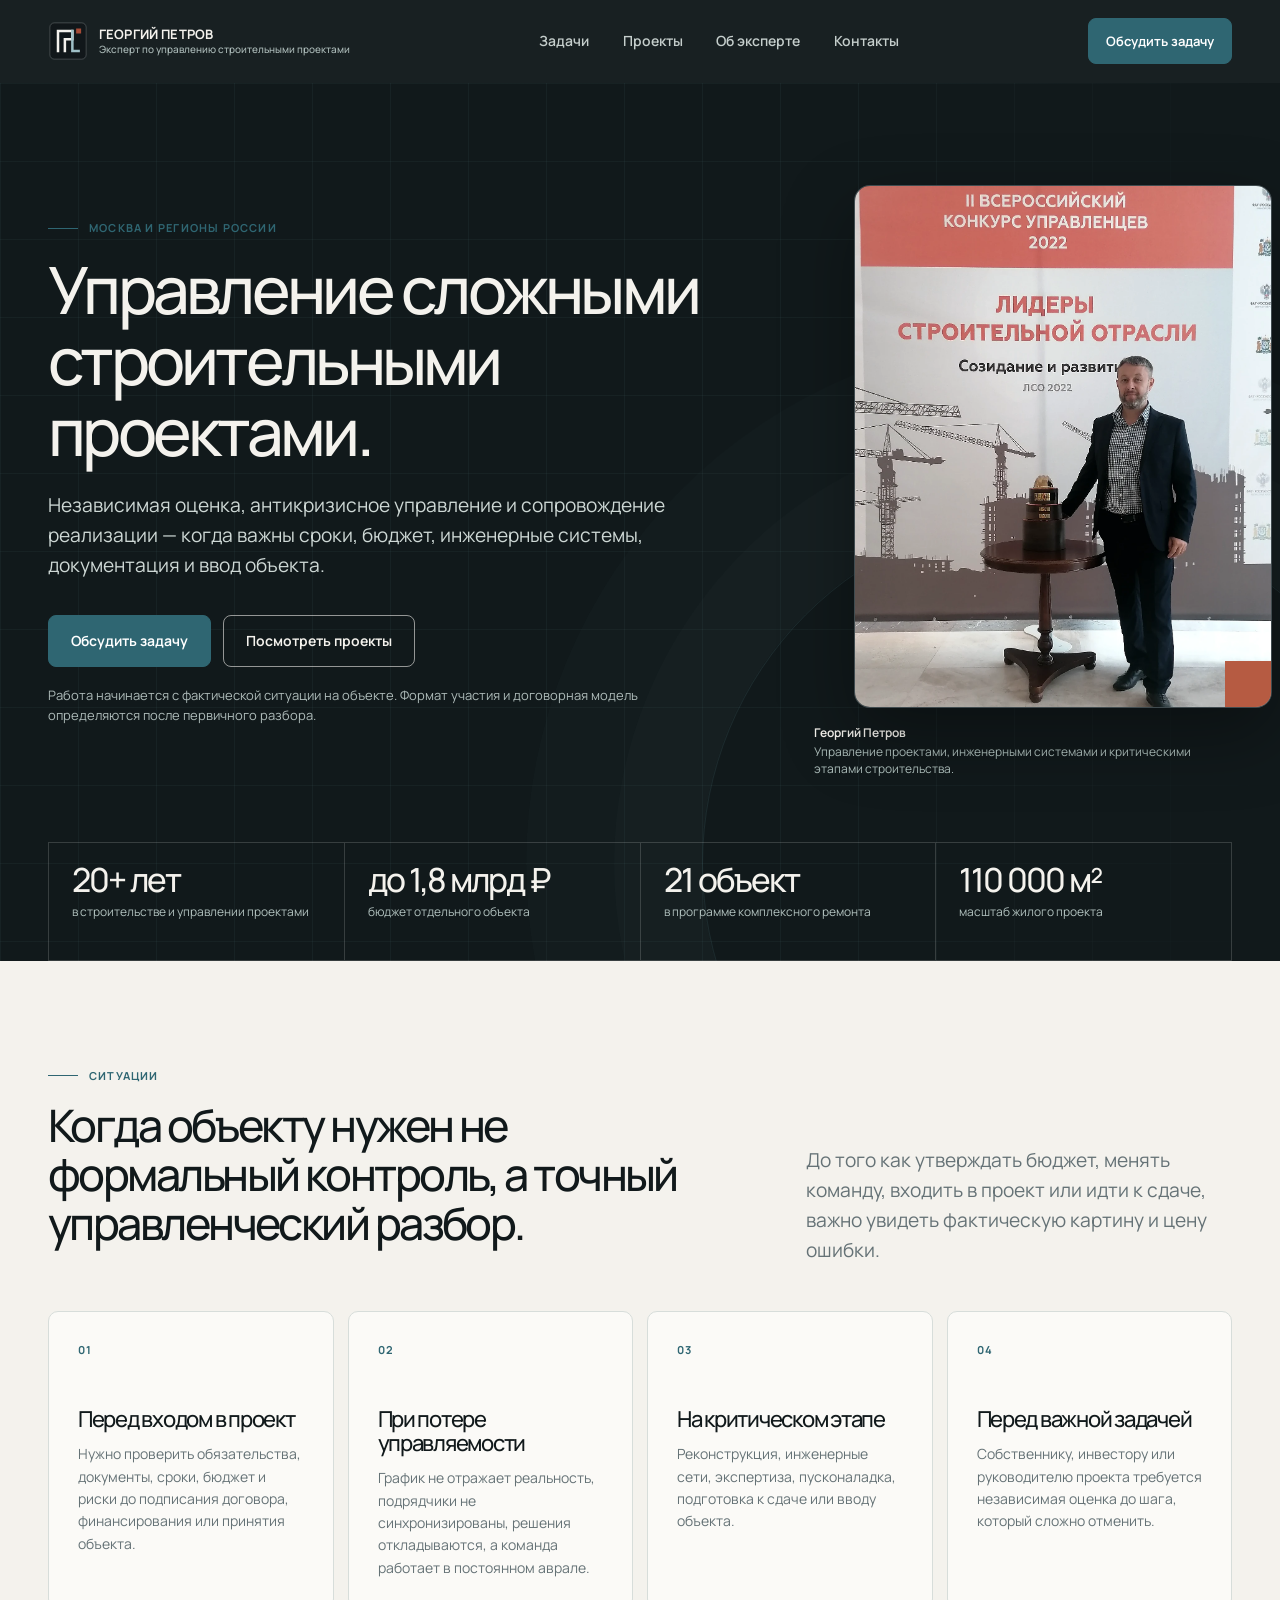
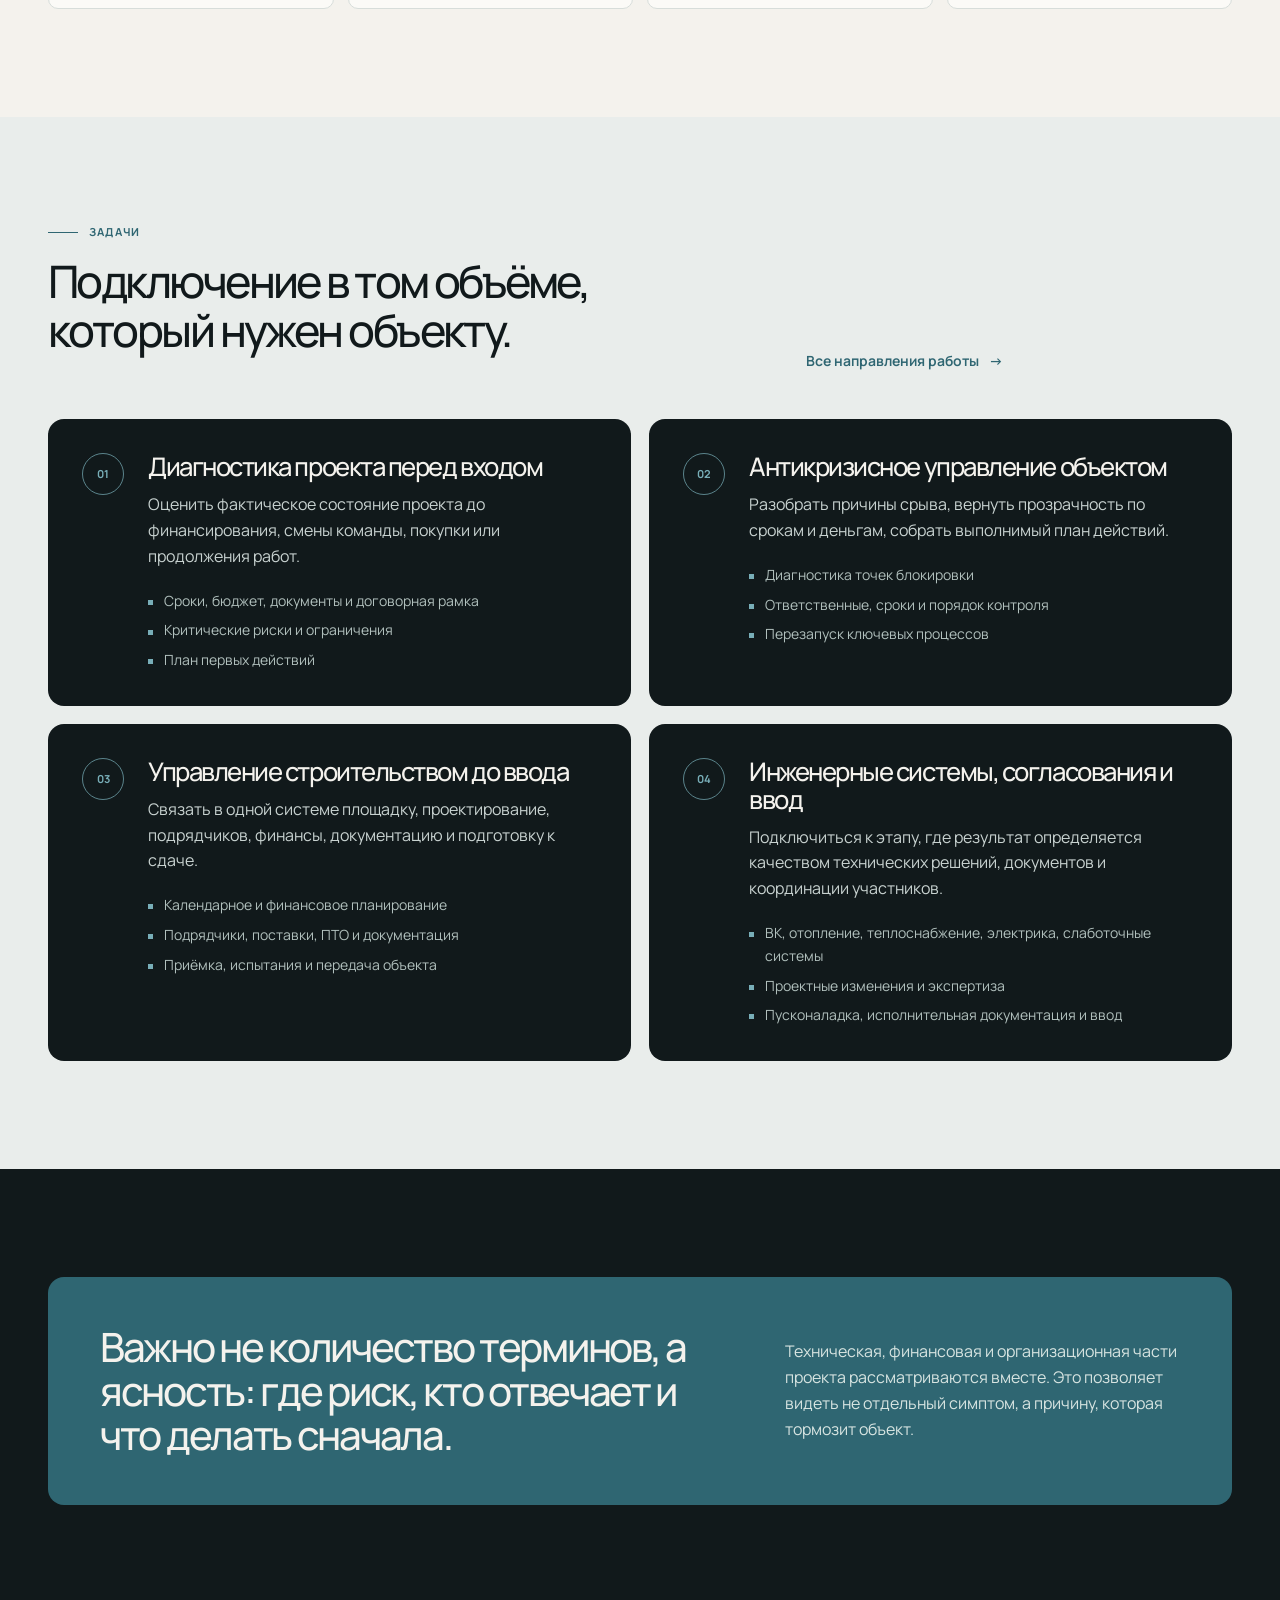
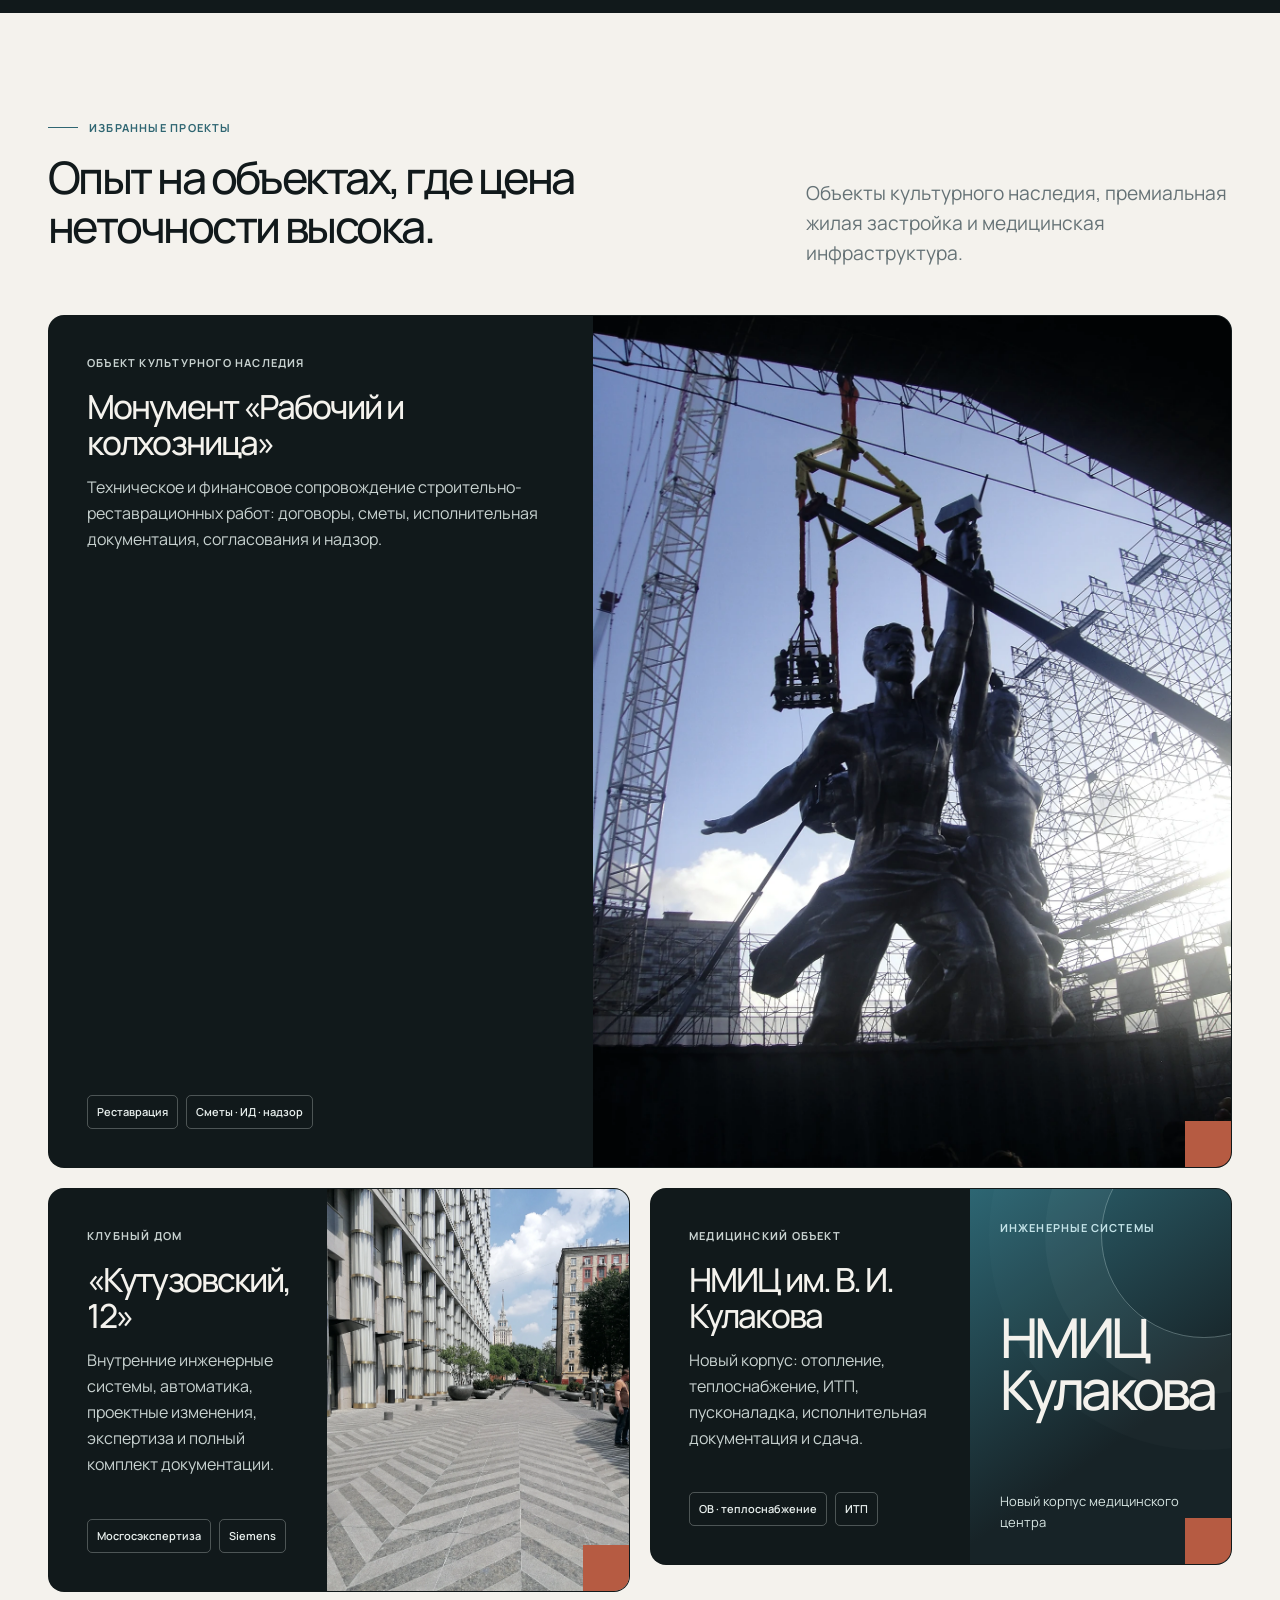
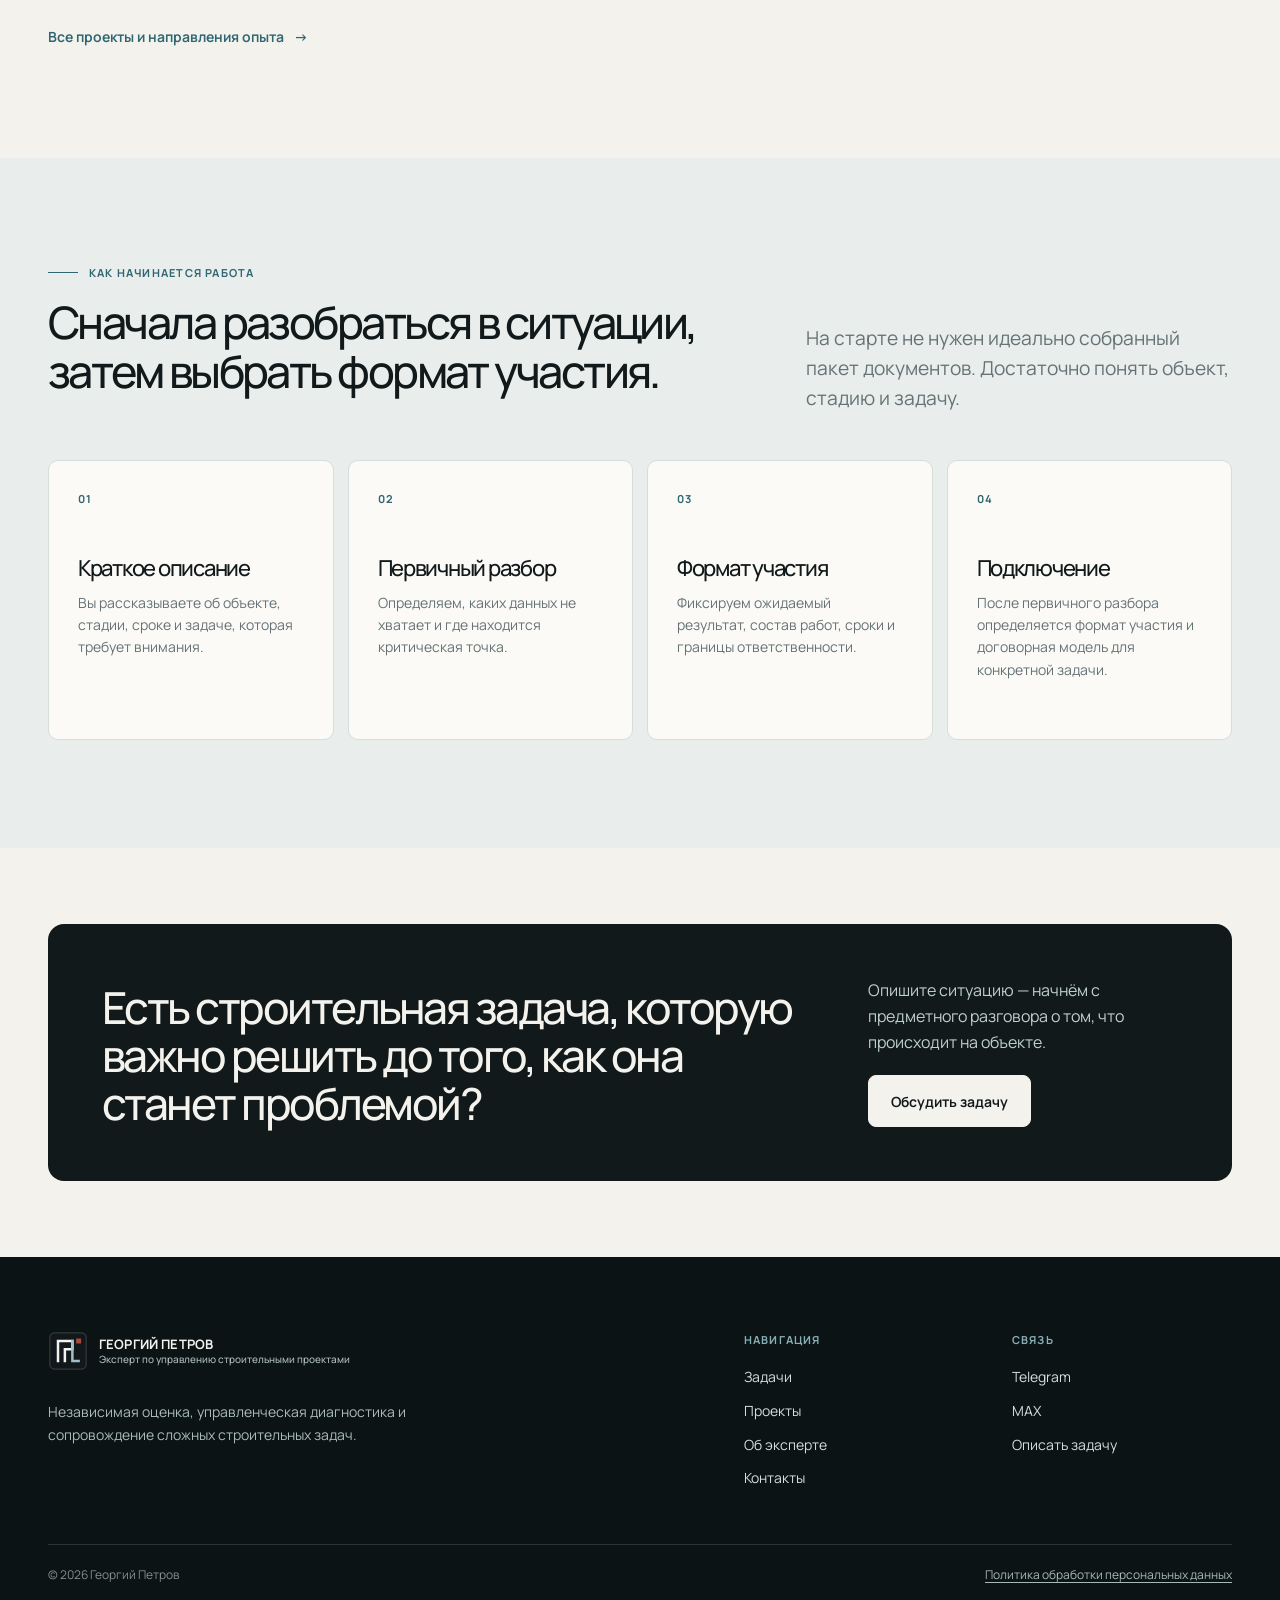
==== commit c199045b: "V8: фото, дизайн и контакты" ====
--- a/index.html
+++ b/index.html
@@ -3,291 +3,127 @@
 <head>
   <meta charset="utf-8">
   <meta name="viewport" content="width=device-width, initial-scale=1">
-  <meta name="theme-color" content="#11171A">
+  <meta name="theme-color" content="#11191B">
   <title>Георгий Петров — управление сложными строительными проектами</title>
-  <meta name="description" content="Независимая оценка, антикризисное управление и экспертное сопровождение сложных строительных проектов: реконструкция, инженерные сети, социальные и инфраструктурные объекты.">
-  <meta property="og:title" content="Георгий Петров — управление сложными строительными проектами">
-  <meta property="og:description" content="Независимая оценка, антикризисное управление и экспертное сопровождение сложных строительных проектов.">
+  <meta name="description" content="Управление сложными строительными проектами: диагностика, антикризисное сопровождение, инженерные системы и ввод объекта.">
+  <meta property="og:title" content="Георгий Петров — управление строительными проектами">
+  <meta property="og:description" content="Независимая оценка, антикризисное управление и сопровождение сложных строительных задач.">
   <meta property="og:type" content="website">
   <meta property="og:locale" content="ru_RU">
+  <meta property="og:image" content="https://gp-construction.vercel.app/assets/images/og-cover-v8.jpg">
   <link rel="canonical" href="https://gp-construction.vercel.app/">
   <link rel="icon" type="image/svg+xml" href="assets/images/favicon.svg">
   <link rel="preconnect" href="https://fonts.googleapis.com">
   <link rel="preconnect" href="https://fonts.gstatic.com" crossorigin>
-  <link href="https://fonts.googleapis.com/css2?family=Manrope:wght@400;500;600;700;800&display=swap" rel="stylesheet">
+  <link href="https://fonts.googleapis.com/css2?family=Manrope:wght@400;500;600;700&display=swap" rel="stylesheet">
   <link rel="stylesheet" href="assets/css/style.css">
+  <script type="application/ld+json">{"@context":"https://schema.org","@type":"Person","name":"Георгий Петров","jobTitle":"Эксперт по управлению строительными проектами","url":"https://gp-construction.vercel.app/","knowsAbout":["Управление строительными проектами","Инженерные системы","Строительная документация","Ввод объектов в эксплуатацию"]}</script>
   <script src="assets/js/config.js" defer></script>
   <script src="assets/js/components.js" defer></script>
   <script src="assets/js/main.js" defer></script>
 </head>
 <body data-page="home">
   <div data-site-header></div>
-
   <main id="main-content">
     <section class="hero" aria-labelledby="hero-title">
       <div class="container hero-inner">
         <div class="hero-copy">
-          <p class="eyebrow">Управление строительными проектами · Москва и регионы</p>
-          <h1 id="hero-title">Экспертное управление сложными строительными проектами.</h1>
-          <p class="lead">Независимая оценка, антикризисное управление и сопровождение реализации — когда решения по срокам, бюджету, документации и качеству должны опираться на факты, а не на предположения.</p>
+          <p class="eyebrow">Москва и регионы России</p>
+          <h1 id="hero-title">Управление сложными строительными проектами.</h1>
+          <p class="lead">Независимая оценка, антикризисное управление и сопровождение реализации — когда важны сроки, бюджет, инженерные системы, документация и ввод объекта.</p>
           <div class="hero-actions">
-            <button class="button button-primary" type="button" data-open-lead>Обсудить объект</button>
-            <a class="button button-secondary" href="cases.html" data-track="case_open">Смотреть кейсы</a>
+            <button class="button button-primary" type="button" data-open-lead>Обсудить задачу</button>
+            <a class="button button-secondary" href="cases.html">Посмотреть проекты</a>
           </div>
-          <p class="hero-note">Достаточно кратко описать задачу и приложить документы, которые уже есть. Формат участия определяется после первичного разбора объекта.</p>
+          <p class="hero-note">Работа начинается с фактической ситуации на объекте. Формат участия и договорная модель определяются после первичного разбора.</p>
         </div>
-
-        <div class="hero-visual" aria-label="Эксперт на строительной площадке">
-          <div class="photo-slot photo-slot--hero">
-            <img class="real-photo" src="assets/images/georgiy-on-site.webp" alt="Эксперт на строительной площадке" width="1200" height="1450">
-          </div>
-          <div class="hero-annotation hero-annotation--registry">
-            <span>Профессиональный статус</span>
-            <strong>Включён в НРС НОСТРОЙ</strong>
-            <a href="about.html#registry-nostroy">Проверить запись <span aria-hidden="true">↗</span></a>
-          </div>
-          <div class="hero-annotation hero-annotation--bottom">
-            <span>Фокус</span>
-            <strong>Сложные объекты и критические этапы</strong>
-          </div>
+        <div class="hero-visual">
+          <figure class="hero-photo hero-photo--award">
+            <img src="assets/images/hero-award-v8.webp" alt="Георгий Петров на профессиональном мероприятии строительной отрасли" width="1335" height="1669">
+          </figure>
+          <p class="photo-caption"><strong>Георгий Петров</strong>Управление проектами, инженерными системами и критическими этапами строительства.</p>
         </div>
       </div>
+      <div class="container hero-stats" aria-label="Ключевые факты">
+        <div class="hero-stat"><strong>20+ лет</strong><span>в строительстве и управлении проектами</span></div>
+        <div class="hero-stat"><strong>до 1,8 млрд ₽</strong><span>бюджет отдельного объекта</span></div>
+        <div class="hero-stat"><strong>21 объект</strong><span>в программе комплексного ремонта</span></div>
+        <div class="hero-stat"><strong>110 000 м²</strong><span>масштаб жилого проекта</span></div>
+      </div>
+    </section>
+
+    <section class="section" aria-labelledby="situations-title">
       <div class="container">
-        <div class="stats-row" aria-label="Ключевые факты">
-          <div class="stat"><strong>20+ лет</strong><span>опыта в строительстве</span></div>
-          <div class="stat"><strong>до 1,8 млрд ₽</strong><span>бюджет отдельного объекта</span></div>
-          <div class="stat"><strong>21 объект</strong><span>в программе комплексного ремонта</span></div>
-          <div class="stat"><strong>110 000 м²</strong><span>площадь жилого проекта</span></div>
+        <div class="section-head" data-reveal>
+          <div><p class="section-label">Ситуации</p><h2 id="situations-title">Когда объекту нужен не формальный контроль, а точный управленческий разбор.</h2></div>
+          <p class="lead">До того как утверждать бюджет, менять команду, входить в проект или идти к сдаче, важно увидеть фактическую картину и цену ошибки.</p>
+        </div>
+        <div class="scenario-grid" data-reveal>
+          <article class="scenario-card"><span class="num">01</span><h3>Перед входом в проект</h3><p>Нужно проверить обязательства, документы, сроки, бюджет и риски до подписания договора, финансирования или принятия объекта.</p></article>
+          <article class="scenario-card"><span class="num">02</span><h3>При потере управляемости</h3><p>График не отражает реальность, подрядчики не синхронизированы, решения откладываются, а команда работает в постоянном аврале.</p></article>
+          <article class="scenario-card"><span class="num">03</span><h3>На критическом этапе</h3><p>Реконструкция, инженерные сети, экспертиза, пусконаладка, подготовка к сдаче или вводу объекта.</p></article>
+          <article class="scenario-card"><span class="num">04</span><h3>Перед важной задачей</h3><p>Собственнику, инвестору или руководителю проекта требуется независимая оценка до шага, который сложно отменить.</p></article>
         </div>
       </div>
     </section>
 
-    <section class="section" aria-labelledby="scenarios-title">
+    <section class="section section-mist" aria-labelledby="tasks-title">
       <div class="container">
-        <div class="split-heading" data-reveal>
-          <div>
-            <p class="section-label">Сценарии</p>
-            <h2 id="scenarios-title">Когда проекту нужен не ещё один отчёт, а точное решение.</h2>
-          </div>
-          <p class="lead muted">Работа начинается там, где формального контроля уже недостаточно: нужно понять фактическое состояние объекта, определить критические риски и выбрать действия, которые возвращают проекту управляемость.</p>
+        <div class="section-head" data-reveal>
+          <div><p class="section-label">Задачи</p><h2 id="tasks-title">Подключение в том объёме, который нужен объекту.</h2></div>
+          <a class="text-link" href="services.html">Все направления работы</a>
         </div>
-        <div class="card-grid" data-reveal>
-          <article class="scenario-card">
-            <span class="card-index">01</span>
-            <h3>Перед входом в проект</h3>
-            <p>Нужно проверить документацию, сроки, бюджет, обязательства и риски до подписания договора, финансирования, покупки или принятия объекта.</p>
-          </article>
-          <article class="scenario-card">
-            <span class="card-index">02</span>
-            <h3>При потере управляемости</h3>
-            <p>График перестаёт отражать реальность, подрядчики не синхронизированы, задачи дублируются, заказчик теряет доверие, а команда работает в постоянном аврале.</p>
-          </article>
-          <article class="scenario-card">
-            <span class="card-index">03</span>
-            <h3>На критическом этапе</h3>
-            <p>Реконструкция, инженерные сети, подготовка к экспертизе, сдаче, получению ЗОС или разрешения на ввод в эксплуатацию.</p>
-          </article>
-          <article class="scenario-card">
-            <span class="card-index">04</span>
-            <h3>Когда нужна независимая оценка</h3>
-            <p>Собственнику, инвестору или руководителю проекта нужна независимая оценка перед дорогим или необратимым решением.</p>
-          </article>
+        <div class="task-grid" data-reveal>
+          <article class="task-card"><span class="task-index">01</span><div><h3>Диагностика проекта перед входом</h3><p>Оценить фактическое состояние проекта до финансирования, смены команды, покупки или продолжения работ.</p><ul><li>Сроки, бюджет, документы и договорная рамка</li><li>Критические риски и ограничения</li><li>План первых действий</li></ul></div></article>
+          <article class="task-card"><span class="task-index">02</span><div><h3>Антикризисное управление объектом</h3><p>Разобрать причины срыва, вернуть прозрачность по срокам и деньгам, собрать выполнимый план действий.</p><ul><li>Диагностика точек блокировки</li><li>Ответственные, сроки и порядок контроля</li><li>Перезапуск ключевых процессов</li></ul></div></article>
+          <article class="task-card"><span class="task-index">03</span><div><h3>Управление строительством до ввода</h3><p>Связать в одной системе площадку, проектирование, подрядчиков, финансы, документацию и подготовку к сдаче.</p><ul><li>Календарное и финансовое планирование</li><li>Подрядчики, поставки, ПТО и документация</li><li>Приёмка, испытания и передача объекта</li></ul></div></article>
+          <article class="task-card"><span class="task-index">04</span><div><h3>Инженерные системы, согласования и ввод</h3><p>Подключиться к этапу, где результат определяется качеством технических решений, документов и координации участников.</p><ul><li>ВК, отопление, теплоснабжение, электрика, слаботочные системы</li><li>Проектные изменения и экспертиза</li><li>Пусконаладка, исполнительная документация и ввод</li></ul></div></article>
         </div>
       </div>
     </section>
 
-    <section class="section section-muted" aria-labelledby="services-title">
+    <section class="section section-dark" aria-labelledby="principle-title">
+      <div class="container"><div class="value-strip" data-reveal><h2 id="principle-title">Важно не количество терминов, а ясность: где риск, кто отвечает и что делать сначала.</h2><p>Техническая, финансовая и организационная части проекта рассматриваются вместе. Это позволяет видеть не отдельный симптом, а причину, которая тормозит объект.</p></div></div>
+    </section>
+
+    <section class="section" aria-labelledby="projects-title">
       <div class="container">
-        <div class="split-heading" data-reveal>
-          <div>
-            <p class="section-label">Форматы участия</p>
-            <h2 id="services-title">Подключение в том объёме, который нужен объекту.</h2>
-          </div>
-          <a class="text-link" href="services.html">Все форматы работы</a>
+        <div class="section-head" data-reveal>
+          <div><p class="section-label">Избранные проекты</p><h2 id="projects-title">Опыт на объектах, где цена неточности высока.</h2></div>
+          <p class="lead">Объекты культурного наследия, премиальная жилая застройка и медицинская инфраструктура.</p>
         </div>
-        <div class="card-grid card-grid-3" data-reveal>
-          <article class="service-card">
-            <span class="service-number">01 · Входной аудит</span>
-            <h3>Аудит перед входом в проект</h3>
-            <p>Оценить реальное состояние проекта перед решением о входе, финансировании, смене команды или продолжении работ.</p>
-            <ul>
-              <li>Исходные данные и договорная рамка</li>
-              <li>Документация, сроки, бюджет, подрядчики</li>
-              <li>Критические риски и следующий шаг</li>
-            </ul>
-            <a class="text-link" href="services.html#audit">Запросить аудит</a>
-          </article>
-          <article class="service-card">
-            <span class="service-number">02 · Антикризисное управление</span>
-            <h3>Вернуть проекту управляемость</h3>
-            <p>Разобрать причины срыва, собрать карту решений, определить ответственность и контрольные точки перезапуска.</p>
-            <ul>
-              <li>Диагностика причин и ограничений</li>
-              <li>План критических действий</li>
-              <li>Роли, сроки, порядок контроля</li>
-            </ul>
-            <a class="text-link" href="services.html#crisis">Разобрать ситуацию</a>
-          </article>
-          <article class="service-card">
-            <span class="service-number">03 · Экспертное сопровождение</span>
-            <h3>Эксперт рядом с командой</h3>
-            <p>Поддержка заказчика или руководителя проекта в переговорах, сложных решениях и контроле критического этапа.</p>
-            <ul>
-              <li>Сопровождение переговоров и решений</li>
-              <li>Технические и управленческие разборы</li>
-              <li>Регулярная структура контроля</li>
-            </ul>
-            <a class="text-link" href="services.html#support">Обсудить формат</a>
-          </article>
+        <div class="project-grid" data-reveal>
+          <a class="project-card project-card--feature" href="case-worker.html">
+            <div class="project-copy"><p class="project-type">Объект культурного наследия</p><h3>Монумент «Рабочий и колхозница»</h3><p>Техническое и финансовое сопровождение строительно-реставрационных работ: договоры, сметы, исполнительная документация, согласования и надзор.</p><div class="project-meta"><span>Реставрация</span><span>Сметы · ИД · надзор</span></div></div>
+            <div class="project-media"><img src="assets/images/worker-restoration-v8.webp" alt="Монумент «Рабочий и колхозница» во время реставрации" loading="lazy" width="1350" height="1800"></div>
+          </a>
+          <a class="project-card project-card--split" href="case-kutuzovsky.html">
+            <div class="project-copy"><p class="project-type">Клубный дом</p><h3>«Кутузовский, 12»</h3><p>Внутренние инженерные системы, автоматика, проектные изменения, экспертиза и полный комплект документации.</p><div class="project-meta"><span>Мосгосэкспертиза</span><span>Siemens</span></div></div>
+            <div class="project-media"><img src="assets/images/kutuzovsky-facade-v8.webp" alt="Клубный дом «Кутузовский, 12»" loading="lazy" width="1350" height="1800"></div>
+          </a>
+          <a class="project-card project-card--slide" href="case-kulakov.html">
+            <div class="project-copy"><p class="project-type">Медицинский объект</p><h3>НМИЦ им. В. И. Кулакова</h3><p>Новый корпус: отопление, теплоснабжение, ИТП, пусконаладка, исполнительная документация и сдача.</p><div class="project-meta"><span>ОВ · теплоснабжение</span><span>ИТП</span></div></div>
+            <div class="project-media"><div class="project-slide"><span>Инженерные системы</span><strong>НМИЦ<br>Кулакова</strong><p>Новый корпус медицинского центра</p></div></div>
+          </a>
+        </div>
+        <p class="projects-more"><a class="text-link" href="cases.html">Все проекты и направления опыта</a></p>
+      </div>
+    </section>
+
+    <section class="section section-mist" aria-labelledby="process-title">
+      <div class="container">
+        <div class="section-head" data-reveal><div><p class="section-label">Как начинается работа</p><h2 id="process-title">Сначала разобраться в ситуации, затем выбрать формат участия.</h2></div><p class="lead">На старте не нужен идеально собранный пакет документов. Достаточно понять объект, стадию и задачу.</p></div>
+        <div class="scenario-grid" data-reveal>
+          <article class="scenario-card"><span class="num">01</span><h3>Краткое описание</h3><p>Вы рассказываете об объекте, стадии, сроке и задаче, которая требует внимания.</p></article>
+          <article class="scenario-card"><span class="num">02</span><h3>Первичный разбор</h3><p>Определяем, каких данных не хватает и где находится критическая точка.</p></article>
+          <article class="scenario-card"><span class="num">03</span><h3>Формат участия</h3><p>Фиксируем ожидаемый результат, состав работ, сроки и границы ответственности.</p></article>
+          <article class="scenario-card"><span class="num">04</span><h3>Подключение</h3><p>После первичного разбора определяется формат участия и договорная модель для конкретной задачи.</p></article>
         </div>
       </div>
     </section>
 
-    <section class="section" aria-labelledby="competence-title">
-      <div class="container">
-        <div class="split-heading" data-reveal>
-          <div>
-            <p class="section-label">Профессиональный фокус</p>
-            <h2 id="competence-title">Опыт, который помогает видеть объект целиком.</h2>
-          </div>
-          <p class="lead muted">Не узкая проверка одного раздела, а способность связать техническую, финансовую и организационную картину проекта.</p>
-        </div>
-        <div class="competence-wrap" data-reveal>
-          <article class="competence-panel">
-            <h3>Типы объектов</h3>
-            <ul class="check-list">
-              <li>Реконструкция и технически сложные объекты</li>
-              <li>Наружные и внутренние инженерные сети</li>
-              <li>Водоснабжение, водоотведение, ливневая канализация</li>
-              <li>ЛОС, КНС, очистные сооружения</li>
-              <li>Жилые комплексы и инфраструктура</li>
-              <li>Социальные объекты и объекты с госзаказчиком</li>
-            </ul>
-          </article>
-          <article class="competence-panel">
-            <h3>Управленческие контуры</h3>
-            <ul class="check-list">
-              <li>Проектирование и согласование решений</li>
-              <li>Календарное и финансовое планирование</li>
-              <li>Команда, подрядчики, снабжение, ПТО</li>
-              <li>Сметно-договорная и исполнительная документация</li>
-              <li>Приёмка, испытания, сдача и ввод</li>
-              <li>Диалог с заказчиком, экспертами и надзором</li>
-            </ul>
-          </article>
-        </div>
-        <p class="competence-note" data-reveal><strong>Ценность работы — не в количестве терминов.</strong> Важно, чтобы у заказчика появилась прозрачная картина: где риск, кто отвечает, что делать сначала и на какой результат можно опираться.</p>
-      </div>
-    </section>
-
-    <section class="section section-dark" aria-labelledby="facts-title">
-      <div class="container">
-        <p class="section-label">Факты вместо общих обещаний</p>
-        <h2 id="facts-title">Масштаб задач, требующих управленческой ответственности.</h2>
-        <div class="fact-grid" data-reveal>
-          <article class="fact-card"><strong>1,799 млрд ₽</strong><span>бюджет школы на 550 мест в Ново‑Переделкино</span></article>
-          <article class="fact-card"><strong>980</strong><span>квартир с отделкой в проекте «Микрогород в Лесу»</span></article>
-          <article class="fact-card"><strong>16</strong><span>секций и 3 подземных этажа паркинга в жилом комплексе</span></article>
-          <article class="fact-card"><strong>21</strong><span>дом передан в эксплуатацию в рамках комплексного ремонта ФКР Москвы</span></article>
-        </div>
-      </div>
-    </section>
-
-    <section class="section" aria-labelledby="cases-title">
-      <div class="container">
-        <div class="split-heading" data-reveal>
-          <div>
-            <p class="section-label">Избранные кейсы</p>
-            <h2 id="cases-title">Проекты, где требуются техническая глубина и управленческая ответственность.</h2>
-          </div>
-          <a class="text-link" href="cases.html">Все реализованные проекты</a>
-        </div>
-        <div class="case-grid" data-reveal>
-          <a class="case-card" href="case-school.html" data-track="case_open">
-            <div class="case-card-copy">
-              <p class="case-type">Социальный объект</p>
-              <h3>Школа на 550 мест, Ново‑Переделкино</h3>
-              <p>Формирование команды, календарных графиков и финансового плана, подготовка к приёмке и вводу в эксплуатацию.</p>
-              <div class="case-metrics"><span>1,799 млрд ₽</span><span>Сдана в 2026 году</span></div>
-            </div>
-            <div class="case-thumb"><img src="assets/images/school-novo-peredelkino.webp" alt="Школа на 550 мест в Ново-Переделкине" loading="lazy"></div>
-          </a>
-          <a class="case-card" href="case-schelkovo.html" data-track="case_open">
-            <div class="case-card-copy">
-              <p class="case-type">Инженерные сети</p>
-              <h3>Очистные сооружения, Щёлково</h3>
-              <p>Водоснабжение, хозяйственно-бытовая и ливневая канализация, ЛОС, КНС и согласование проектных решений.</p>
-              <div class="case-metrics"><span>ВК · ЛОС · КНС</span><span>ЗОС · РВ</span></div>
-            </div>
-            <div class="case-thumb"><img src="assets/images/schelkovo-networks.webp" alt="Инженерные сети на очистных сооружениях в Щёлково" loading="lazy"></div>
-          </a>
-          <a class="case-card" href="case-worker.html" data-track="case_open">
-            <div class="case-card-copy">
-              <p class="case-type">Реставрация</p>
-              <h3>Монумент «Рабочий и колхозница»</h3>
-              <p>Техническое и финансовое сопровождение сложных строительных и реставрационных работ.</p>
-              <div class="case-metrics"><span>Сложная координация</span><span>Госзаказчик</span></div>
-            </div>
-            <div class="case-thumb"><img src="assets/images/worker-restoration.webp" alt="Работы на монументе «Рабочий и колхозница»" loading="lazy"></div>
-          </a>
-          <a class="case-card" href="case-microdistrict.html" data-track="case_open">
-            <div class="case-card-copy">
-              <p class="case-type">Жилой комплекс</p>
-              <h3>ЖК «Микрогород в Лесу»</h3>
-              <p>Управление проектом застройки: проектирование, СМР, пусконаладка и передача объекта управляющей компании.</p>
-              <div class="case-metrics"><span>110 000 м²</span><span>909 млн ₽</span></div>
-            </div>
-            <div class="case-thumb"><img src="assets/cases/microdistrict.svg" alt="Графическая композиция жилого комплекса" loading="lazy"></div>
-          </a>
-        </div>
-      </div>
-    </section>
-
-    <section class="section section-muted" aria-labelledby="process-title">
-      <div class="container">
-        <div class="split-heading" data-reveal>
-          <div>
-            <p class="section-label">Как начинается работа</p>
-            <h2 id="process-title">Без формальных обещаний и лишних кругов.</h2>
-          </div>
-          <p class="lead muted">Сначала понять контекст и цену ошибки, затем определить формат участия, ожидаемый результат и зону ответственности.</p>
-        </div>
-        <div class="process-grid" data-reveal>
-          <article class="step"><span class="step-number">01</span><h3>Краткое описание</h3><p>Вы присылаете задачу, этап объекта и то, какое решение нужно принять.</p></article>
-          <article class="step"><span class="step-number">02</span><h3>Первичный разбор</h3><p>Определяем, какие данные критичны, чего не хватает и какой формат даст практический результат.</p></article>
-          <article class="step"><span class="step-number">03</span><h3>Предложение формата</h3><p>Фиксируем объём работы, сроки, результат, точки взаимодействия и правовую модель.</p></article>
-          <article class="step"><span class="step-number">04</span><h3>Работа по фактам</h3><p>Подготавливаем основу для решения: карту рисков, план действий, управленческие выводы или формат сопровождения.</p></article>
-        </div>
-      </div>
-    </section>
-
-    <section class="section" aria-label="Призыв обсудить объект">
-      <div class="container">
-        <div class="quote-panel" data-reveal>
-          <blockquote>«Сложный объект не становится понятнее от количества совещаний. Нужна ясная картина, ответственное решение и порядок действий.»</blockquote>
-          <div>
-            <p>Опишите ситуацию в двух-трёх предложениях. Даже неполного описания достаточно, чтобы понять, с чего начать.</p>
-            <button class="button button-secondary" type="button" data-open-lead>Обсудить объект</button>
-          </div>
-        </div>
-      </div>
-    </section>
-
-    <section class="section section-sm" aria-labelledby="faq-title">
-      <div class="container">
-        <p class="section-label">Частые вопросы</p>
-        <h2 id="faq-title">Вопросы до первого разговора.</h2>
-        <div class="faq">
-          <details><summary>С какими объектами вы работаете?</summary><p>В фокусе — сложные строительные проекты, реконструкция, инженерные сети, социальные и инфраструктурные объекты, жилые комплексы и критические этапы реализации. Формат работы определяется масштабом задачи и требуемой ролью, а не только типом объекта.</p></details>
-          <details><summary>Можно ли обратиться до подписания договора или входа в проект?</summary><p>Да. Аудит перед входом в проект нужен именно для решений, которые не стоит принимать на предположениях: входить ли в проект, продолжать ли работы, менять ли команду, финансировать ли следующий этап.</p></details>
-          <details><summary>Что нужно прислать для первичного разбора?</summary><p>Достаточно кратко описать объект, стадию, главную проблему, срок принятия решения и перечень документов, которые уже есть. Не нужно собирать идеальную папку заранее.</p></details>
-          <details><summary>Чем экспертное сопровождение отличается от формального строительного контроля?</summary><p>Экспертное сопровождение — это независимая управленческая и техническая работа по конкретной задаче. Формальные функции строительного контроля, технического заказчика и полномочия по документам определяются для каждого проекта отдельно после анализа договорной и правовой модели.</p></details>
-          <details><summary>Можно ли подключиться к уже проблемному проекту?</summary><p>Да. В такой ситуации важно сначала не добавить ещё один слой отчётности, а понять причины срыва, ограничения и очередность действий, которые реально можно выполнить.</p></details>
-        </div>
-      </div>
-    </section>
+    <section class="section section-tight"><div class="container"><div class="cta-panel" data-reveal><h2>Есть строительная задача, которую важно решить до того, как она станет проблемой?</h2><div><p>Опишите ситуацию — начнём с предметного разговора о том, что происходит на объекте.</p><button class="button button-secondary" type="button" data-open-lead>Обсудить задачу</button></div></div></div></section>
   </main>
-
   <div data-site-footer></div>
 </body>
 </html>
--- a/assets/css/style.css
+++ b/assets/css/style.css
@@ -1,548 +1,387 @@
 :root {
-  --graphite: #11171a;
-  --graphite-2: #1a2428;
+  --ink: #11191b;
+  --ink-2: #172226;
   --paper: #f4f2ed;
-  --mist: #e4e8e7;
-  --line: #d2d9d7;
-  --text: #202a2d;
-  --muted: #697278;
-  --steel: #295b66;
-  --steel-dark: #1d4650;
-  --brick: #a64b36;
-  --white: #ffffff;
-  --radius-sm: 6px;
-  --radius-md: 10px;
-  --shadow: 0 18px 48px rgba(14, 23, 26, 0.10);
+  --paper-strong: #fbfaf7;
+  --mist: #e9edeb;
+  --line: #d7ddda;
+  --line-dark: rgba(239, 244, 242, .17);
+  --steel: #2f6672;
+  --steel-2: #78aeb8;
+  --muted: #657276;
+  --white: #fff;
+  --accent: #b65b42;
+  --radius: 16px;
+  --radius-sm: 10px;
   --container: 1240px;
-  --font: 'Manrope', 'Inter', system-ui, -apple-system, BlinkMacSystemFont, 'Segoe UI', sans-serif;
+  --font: 'Manrope', -apple-system, BlinkMacSystemFont, 'Segoe UI', sans-serif;
 }
 
 * { box-sizing: border-box; }
 html { scroll-behavior: smooth; }
 body {
+  min-width: 320px;
   margin: 0;
-  min-width: 320px;
-  color: var(--text);
+  color: var(--ink);
   background: var(--paper);
   font-family: var(--font);
   font-size: 16px;
-  line-height: 1.6;
+  font-weight: 400;
+  line-height: 1.62;
+  font-synthesis: none;
   -webkit-font-smoothing: antialiased;
   text-rendering: optimizeLegibility;
 }
 body.menu-open, body.modal-open { overflow: hidden; }
-img { max-width: 100%; display: block; }
-a { color: inherit; text-decoration-thickness: 1px; text-underline-offset: 3px; }
+img { display: block; max-width: 100%; }
+a { color: inherit; text-underline-offset: 3px; text-decoration-thickness: 1px; }
 a:hover { color: var(--steel); }
-button, input, textarea { font: inherit; }
+button, input, textarea, select { font: inherit; }
 button { cursor: pointer; }
 button:disabled { cursor: wait; opacity: .72; }
 
-.skip-link {
-  position: fixed;
-  top: 10px;
-  left: 10px;
-  z-index: 1000;
-  padding: 10px 14px;
-  color: var(--white);
-  background: var(--graphite);
-  border-radius: 4px;
-  transform: translateY(-150%);
-  transition: transform .18s ease;
-}
+.skip-link { position: fixed; z-index: 999; top: 12px; left: 12px; padding: 10px 14px; color: var(--paper); background: var(--ink); border-radius: 8px; transform: translateY(-180%); }
 .skip-link:focus { transform: translateY(0); }
-
-:focus-visible { outline: 3px solid var(--brick); outline-offset: 3px; }
-.container { width: min(var(--container), calc(100% - 128px)); margin-inline: auto; }
-.section { padding: 132px 0; }
-.section-sm { padding: 88px 0; }
-.section-dark { color: var(--paper); background: var(--graphite); }
-.section-muted { background: var(--mist); }
-.section-label { display: inline-flex; align-items: center; gap: 10px; margin: 0 0 20px; color: var(--steel); font-size: 12px; font-weight: 800; letter-spacing: .13em; text-transform: uppercase; }
-.section-dark .section-label { color: #9fc0c7; }
-.section-label::before { content: ''; width: 26px; height: 1px; background: currentColor; }
-.eyebrow { margin: 0 0 15px; color: var(--steel); font-size: 12px; font-weight: 800; letter-spacing: .12em; text-transform: uppercase; }
-.section-dark .eyebrow { color: #9fc0c7; }
+:focus-visible { outline: 3px solid var(--accent); outline-offset: 4px; }
+
+.container { width: min(var(--container), calc(100% - 96px)); margin-inline: auto; }
+.section { padding: 108px 0; }
+.section-tight { padding: 76px 0; }
+.section-dark { color: var(--paper); background: var(--ink); }
+.section-mist { background: var(--mist); }
 
 h1, h2, h3, p { margin-top: 0; }
-h1, h2, h3 { color: var(--graphite); font-weight: 700; letter-spacing: -.045em; line-height: 1.08; }
-h1 { max-width: 900px; margin-bottom: 26px; font-size: clamp(42px, 5.1vw, 74px); }
-h2 { max-width: 780px; margin-bottom: 22px; font-size: clamp(34px, 3.6vw, 52px); }
-h3 { margin-bottom: 14px; font-size: clamp(22px, 2vw, 28px); }
+h1, h2, h3 {
+  color: var(--ink);
+  font-family: var(--font);
+  font-weight: 500;
+  letter-spacing: -.057em;
+  line-height: 1.09;
+}
+h1 { max-width: 860px; margin-bottom: 24px; font-size: clamp(43px, 5.1vw, 72px); }
+h2 { max-width: 800px; margin-bottom: 18px; font-size: clamp(33px, 3.5vw, 51px); }
+h3 { margin-bottom: 11px; font-size: clamp(22px, 2vw, 29px); }
 .section-dark h1, .section-dark h2, .section-dark h3 { color: var(--paper); }
-.lead { max-width: 710px; margin-bottom: 0; font-size: 19px; line-height: 1.62; }
+.lead { max-width: 720px; margin-bottom: 0; font-size: clamp(18px, 1.5vw, 21px); line-height: 1.56; }
+.muted { color: var(--muted); }
 .small { font-size: 14px; }
-.muted { color: var(--muted); }
-.is-hidden { display: none !important; }
-
-.site-header {
-  position: sticky;
-  top: 0;
-  z-index: 100;
-  color: var(--paper);
-  background: rgba(17, 23, 26, .96);
-  border-bottom: 1px solid transparent;
-  transition: border-color .2s ease, background .2s ease;
-}
-.site-header.is-scrolled { border-color: rgba(244, 242, 237, .18); }
-.header-inner { display: grid; grid-template-columns: auto 1fr auto; align-items: center; min-height: 78px; gap: 30px; }
-.brand { display: inline-flex; align-items: center; gap: 11px; color: inherit; text-decoration: none; line-height: 1.14; }
+.eyebrow, .section-label { display: flex; align-items: center; gap: 11px; margin: 0 0 18px; color: var(--steel); font-size: 11px; font-weight: 700; letter-spacing: .11em; line-height: 1.3; text-transform: uppercase; }
+.eyebrow::before, .section-label::before { width: 30px; height: 1px; background: currentColor; content: ''; }
+.section-dark .eyebrow, .section-dark .section-label { color: var(--steel-2); }
+
+/* Header */
+.site-header { position: sticky; z-index: 100; top: 0; color: var(--paper); background: rgba(17, 25, 27, .97); border-bottom: 1px solid transparent; backdrop-filter: blur(14px); }
+.site-header.is-scrolled { border-color: rgba(238, 243, 241, .14); }
+.header-inner { display: grid; grid-template-columns: auto 1fr auto; align-items: center; min-height: 82px; gap: 30px; }
+.brand { display: inline-flex; align-items: center; gap: 11px; color: inherit; text-decoration: none; }
 .brand:hover { color: inherit; }
-.brand img { width: 39px; height: 39px; flex: 0 0 auto; }
-.brand-text { display: grid; gap: 2px; }
-.brand-text strong { font-size: 13px; font-weight: 800; letter-spacing: .02em; text-transform: uppercase; }
-.brand-text span { color: #b7c2c2; font-size: 10px; font-weight: 650; letter-spacing: .02em; }
-.desktop-nav { display: flex; align-items: center; justify-content: center; gap: clamp(20px, 2.2vw, 36px); }
-.desktop-nav a { position: relative; color: #d8dedc; font-size: 14px; font-weight: 650; text-decoration: none; }
-.desktop-nav a::after { position: absolute; right: 0; bottom: -7px; left: 0; height: 1px; content: ''; background: #9fc0c7; transform: scaleX(0); transform-origin: left; transition: transform .18s ease; }
+.brand img { width: 40px; height: 40px; flex: 0 0 auto; }
+.brand-text { display: grid; gap: 2px; line-height: 1.16; }
+.brand-text strong { color: var(--paper); font-size: 13px; font-weight: 700; letter-spacing: .012em; text-transform: uppercase; }
+.brand-text span { color: #adbcba; font-size: 10px; font-weight: 500; }
+.desktop-nav { display: flex; justify-content: center; gap: clamp(20px, 2.65vw, 42px); }
+.desktop-nav a { position: relative; color: #c5cecc; font-size: 14px; font-weight: 600; text-decoration: none; }
+.desktop-nav a::after { position: absolute; right: 0; bottom: -10px; left: 0; height: 1px; background: var(--steel-2); content: ''; transform: scaleX(0); transition: transform .2s ease; }
 .desktop-nav a:hover, .desktop-nav a[aria-current='page'] { color: var(--paper); }
 .desktop-nav a:hover::after, .desktop-nav a[aria-current='page']::after { transform: scaleX(1); }
-.header-actions { display: flex; align-items: center; gap: 18px; }
-.header-phone { color: var(--paper); font-size: 14px; font-weight: 700; text-decoration: none; white-space: nowrap; }
-.menu-toggle { display: none; width: 44px; height: 44px; padding: 9px; color: var(--paper); background: transparent; border: 1px solid rgba(244,242,237,.35); border-radius: var(--radius-sm); }
+.header-actions { display: flex; align-items: center; }
+.menu-toggle { display: none; width: 46px; height: 46px; padding: 10px; color: var(--paper); background: transparent; border: 1px solid rgba(243,242,238,.34); border-radius: 8px; }
 .menu-toggle span { display: block; height: 1px; margin: 5px 0; background: currentColor; }
 .mobile-menu { display: none; }
 
-.button {
-  display: inline-flex;
-  align-items: center;
-  justify-content: center;
-  min-height: 51px;
-  padding: 13px 21px;
-  font-size: 14px;
-  font-weight: 800;
-  line-height: 1.2;
-  text-align: center;
-  text-decoration: none;
-  border: 1px solid transparent;
-  border-radius: var(--radius-sm);
-  transition: background .18s ease, color .18s ease, border-color .18s ease, transform .18s ease;
-}
-.button:hover { transform: translateY(-1px); }
-.button:active { transform: translateY(0); }
+/* Buttons */
+.button { display: inline-flex; align-items: center; justify-content: center; min-height: 52px; padding: 14px 22px; color: var(--ink); background: transparent; border: 1px solid currentColor; border-radius: 8px; font-size: 14px; font-weight: 650; line-height: 1.1; text-align: center; text-decoration: none; transition: transform .18s ease, background .18s ease, color .18s ease, border-color .18s ease, box-shadow .18s ease; }
+.button:hover { transform: translateY(-2px); }
 .button-primary { color: var(--white); background: var(--steel); border-color: var(--steel); }
-.button-primary:hover { color: var(--white); background: var(--steel-dark); border-color: var(--steel-dark); }
-.button-secondary { color: var(--graphite); background: transparent; border-color: currentColor; }
-.button-secondary:hover { color: var(--steel); }
-.section-dark .button-secondary { color: var(--paper); }
-.button-compact { min-height: 42px; padding: 10px 15px; font-size: 13px; }
+.button-primary:hover { color: var(--white); background: #24515c; border-color: #24515c; box-shadow: 0 10px 25px rgba(35, 80, 91, .26); }
+.button-secondary { color: var(--paper); border-color: rgba(243,242,238,.58); }
+.button-secondary:hover { color: var(--paper); background: rgba(243,242,238,.08); border-color: var(--paper); }
+.button-compact { min-height: 46px; padding: 12px 17px; font-size: 13px; }
 .button-full { width: 100%; }
-.button-arrow::after { content: '↗'; margin-left: 10px; font-size: 17px; }
-
-.hero { position: relative; overflow: hidden; color: var(--paper); background: var(--graphite); }
-.hero::before { position: absolute; inset: 0; pointer-events: none; content: ''; background-image: linear-gradient(rgba(228,232,231,.08) 1px, transparent 1px), linear-gradient(90deg, rgba(228,232,231,.08) 1px, transparent 1px); background-size: 72px 72px; mask-image: linear-gradient(to right, #000 0 58%, transparent 94%); }
-.hero::after { position: absolute; right: -90px; bottom: -120px; width: 510px; height: 510px; border: 1px solid rgba(159,192,199,.28); border-radius: 50%; content: ''; box-shadow: 0 0 0 80px rgba(159,192,199,.025), 0 0 0 160px rgba(159,192,199,.02); }
-.hero-inner { position: relative; z-index: 1; display: grid; grid-template-columns: minmax(0, 1.1fr) minmax(340px, .9fr); min-height: 690px; gap: 64px; padding-top: 95px; padding-bottom: 78px; }
-.hero-copy { align-self: center; }
-.hero h1 { max-width: 800px; }
-.hero .lead { color: #d3d9d7; }
-.hero-actions { display: flex; flex-wrap: wrap; gap: 12px; margin-top: 35px; }
-.hero-note { max-width: 620px; margin: 18px 0 0; color: #aab5b3; font-size: 13px; }
-.hero-visual { position: relative; align-self: end; min-height: 520px; }
-.photo-slot { position: absolute; inset: 0; overflow: hidden; border: 1px solid rgba(244,242,237,.28); border-radius: var(--radius-md); background: linear-gradient(155deg, #273539, #12191c 62%); }
-.photo-slot img.real-photo { position: absolute; z-index: 2; inset: 0; width: 100%; height: 100%; object-fit: cover; }
-.photo-slot img.real-photo:not([src]) { display: none; }
-.photo-slot::before { position: absolute; z-index: 1; top: 9%; right: 9%; bottom: 9%; left: 9%; border: 1px solid rgba(244,242,237,.24); content: ''; }
-.photo-slot::after { position: absolute; z-index: 1; right: 12%; bottom: 12%; width: 72px; height: 72px; background: var(--brick); content: ''; }
-.photo-slot-fallback { position: absolute; z-index: 1; inset: 0; display: flex; align-items: flex-end; justify-content: flex-start; padding: 42px; color: var(--paper); background-image: linear-gradient(90deg, rgba(228,232,231,.08) 1px, transparent 1px), linear-gradient(rgba(228,232,231,.08) 1px, transparent 1px); background-size: 32px 32px; }
-.photo-slot-fallback strong { max-width: 200px; font-size: 36px; line-height: .95; letter-spacing: -.07em; }
-.hero-annotation { position: absolute; z-index: 3; top: 25px; left: -45px; width: min(270px, 60%); padding: 16px 18px; color: var(--graphite); background: var(--paper); border-radius: var(--radius-sm); box-shadow: var(--shadow); }
-.hero-annotation span { display: block; margin-bottom: 5px; color: var(--muted); font-size: 10px; font-weight: 800; letter-spacing: .1em; text-transform: uppercase; }
-.hero-annotation strong { display: block; font-size: 16px; line-height: 1.25; }
-.hero-annotation--bottom { top: auto; right: -35px; bottom: 28px; left: auto; width: min(235px, 52%); color: var(--paper); background: var(--steel); }
-.hero-annotation--bottom span { color: #b9d4d8; }
-
-.stats-row { display: grid; grid-template-columns: repeat(4, 1fr); gap: 1px; margin-top: 70px; background: rgba(244,242,237,.22); border: 1px solid rgba(244,242,237,.22); }
-.stat { min-height: 112px; padding: 19px 19px 16px; background: rgba(17,23,26,.72); }
-.stat strong { display: block; margin-bottom: 7px; color: var(--paper); font-size: 27px; font-weight: 750; letter-spacing: -.05em; line-height: 1; }
-.stat span { display: block; color: #b7c2c2; font-size: 12px; line-height: 1.35; }
-
-.split-heading { display: grid; grid-template-columns: minmax(0, .78fr) minmax(300px, .55fr); gap: 70px; align-items: end; margin-bottom: 48px; }
-.split-heading .lead { margin-left: auto; }
-.card-grid { display: grid; grid-template-columns: repeat(4, 1fr); gap: 18px; }
-.card-grid-3 { grid-template-columns: repeat(3, 1fr); }
-.scenario-card, .service-card, .fact-card, .case-card, .step, .competence-panel, .article-card { border: 1px solid var(--line); border-radius: var(--radius-md); }
-.scenario-card { min-height: 300px; padding: 30px; background: var(--paper); }
-.card-index { display: inline-flex; align-items: center; justify-content: center; width: 34px; height: 34px; margin-bottom: 50px; color: var(--steel); border: 1px solid var(--steel); border-radius: 50%; font-size: 12px; font-weight: 800; }
-.scenario-card p, .service-card p, .case-card p { color: var(--muted); }
-
-.service-card { position: relative; display: flex; flex-direction: column; min-height: 440px; padding: 32px; background: var(--mist); overflow: hidden; }
-.service-card::before { position: absolute; top: 0; right: 0; width: 110px; height: 110px; border-bottom: 1px solid var(--line); border-left: 1px solid var(--line); content: ''; }
-.service-card .service-number { display: block; margin-bottom: 52px; color: var(--steel); font-size: 13px; font-weight: 800; letter-spacing: .1em; }
-.service-card ul { margin: 22px 0 28px; padding: 0; list-style: none; }
-.service-card li { position: relative; padding: 7px 0 7px 18px; color: #3f4a4d; font-size: 14px; line-height: 1.42; }
-.service-card li::before { position: absolute; top: 15px; left: 0; width: 6px; height: 6px; background: var(--brick); content: ''; }
-.service-card .text-link { margin-top: auto; }
-.text-link { display: inline-flex; align-items: center; gap: 9px; color: var(--steel); font-size: 14px; font-weight: 800; text-decoration: none; }
+.text-link { display: inline-flex; align-items: center; gap: 10px; color: var(--steel); font-size: 14px; font-weight: 650; text-decoration: none; }
 .text-link::after { content: '→'; transition: transform .18s ease; }
 .text-link:hover::after { transform: translateX(4px); }
-
-.competence-wrap { display: grid; grid-template-columns: 1fr 1fr; gap: 18px; }
-.competence-panel { padding: 38px; background: var(--paper); }
-.competence-panel h3 { margin-bottom: 24px; }
-.check-list { display: grid; gap: 0; margin: 0; padding: 0; list-style: none; }
-.check-list li { display: flex; gap: 12px; align-items: flex-start; padding: 13px 0; border-top: 1px solid var(--line); font-size: 16px; }
-.check-list li::before { flex: 0 0 auto; width: 8px; height: 8px; margin-top: .52em; content: ''; background: var(--steel); }
-.competence-note { margin-top: 18px; padding: 27px 31px; color: #d4dcda; background: var(--graphite); border-radius: var(--radius-md); font-size: 19px; line-height: 1.5; }
-.competence-note strong { color: var(--white); }
-
-.fact-grid { display: grid; grid-template-columns: repeat(4, 1fr); gap: 18px; }
-.fact-card { padding: 30px; background: var(--graphite); }
-.fact-card strong { display: block; margin-bottom: 13px; color: #c2e0e3; font-size: clamp(34px, 4vw, 54px); letter-spacing: -.07em; line-height: .9; }
-.fact-card span { color: #c4cdca; font-size: 14px; line-height: 1.4; }
-
-.case-grid { display: grid; grid-template-columns: repeat(2, 1fr); gap: 24px; }
-.case-card { position: relative; display: grid; grid-template-columns: minmax(0, 1fr) 42%; gap: 24px; min-height: 400px; padding: 28px; color: var(--paper); background: var(--graphite); overflow: hidden; text-decoration: none; transition: transform .2s ease, background .2s ease; }
-.case-card:hover { color: var(--paper); background: #182427; transform: translateY(-3px); }
-.case-card-copy { position: relative; z-index: 2; display: flex; flex-direction: column; }
-.case-card .case-type { margin: 0 0 14px; color: #a5c5ca; font-size: 11px; font-weight: 800; letter-spacing: .1em; text-transform: uppercase; }
-.case-card h3 { color: var(--paper); }
-.case-card p { color: #bec8c6; }
-.case-metrics { display: flex; flex-wrap: wrap; gap: 8px; margin-top: auto; padding-top: 24px; }
-.case-metrics span { padding: 7px 9px; color: #e4ece9; border: 1px solid rgba(228,232,231,.28); font-size: 11px; font-weight: 700; }
-.case-thumb { position: relative; align-self: end; min-height: 250px; overflow: hidden; border: 1px solid rgba(228,232,231,.25); }
-.case-thumb img { width: 100%; height: 100%; object-fit: cover; }
-.case-thumb::after { position: absolute; right: 0; bottom: 0; width: 38px; height: 38px; content: ''; background: var(--brick); }
-
-.process-grid { display: grid; grid-template-columns: repeat(4, 1fr); gap: 0; border-top: 1px solid var(--line); border-left: 1px solid var(--line); }
-.step { min-height: 246px; padding: 27px; border-top: 0; border-left: 0; border-radius: 0; background: var(--paper); }
-.step-number { display: block; margin-bottom: 43px; color: var(--steel); font-size: 13px; font-weight: 800; letter-spacing: .09em; }
-.step p { margin-bottom: 0; color: var(--muted); font-size: 14px; }
-
-.quote-panel { display: grid; grid-template-columns: minmax(0, 1.2fr) minmax(280px, .8fr); gap: 50px; align-items: center; padding: 58px; color: var(--paper); background: var(--steel); border-radius: var(--radius-md); }
-.quote-panel blockquote { margin: 0; font-size: clamp(27px, 3vw, 43px); font-weight: 650; letter-spacing: -.045em; line-height: 1.16; }
-.quote-panel p { margin-bottom: 0; color: #cae0e2; }
-.quote-panel .button { justify-self: end; color: var(--paper); border-color: rgba(244,242,237,.6); }
-.quote-panel .button:hover { color: var(--paper); border-color: var(--paper); }
-
-.page-hero { padding: 92px 0 78px; color: var(--paper); background: var(--graphite); }
-.page-hero .container { position: relative; }
-.breadcrumbs { display: flex; flex-wrap: wrap; gap: 8px; margin: 0 0 30px; padding: 0; color: #a7b4b2; font-size: 13px; list-style: none; }
-.breadcrumbs a { color: inherit; }
-.breadcrumbs li:not(:last-child)::after { margin-left: 8px; content: '/'; }
-.page-hero h1 { max-width: 950px; margin-bottom: 20px; color: var(--paper); }
-.page-hero .lead { color: #c4cdca; }
-.page-hero-meta { display: flex; flex-wrap: wrap; gap: 10px; margin-top: 34px; }
-.page-hero-meta span { padding: 8px 10px; color: #d5dedb; border: 1px solid rgba(228,232,231,.27); font-size: 12px; font-weight: 700; }
-
-.service-detail { display: grid; grid-template-columns: minmax(0, .85fr) minmax(300px, .55fr); gap: 76px; }
-.service-detail aside { align-self: start; padding: 28px; background: var(--mist); border-radius: var(--radius-md); }
-.service-detail aside h3 { font-size: 19px; }
-.service-detail aside ol { display: grid; gap: 11px; margin: 0; padding-left: 19px; color: var(--muted); font-size: 14px; }
-.service-detail > div > * + * { margin-top: 20px; }
-.service-detail h2 { font-size: clamp(32px, 3vw, 46px); }
-.service-detail p { font-size: 18px; }
-.service-detail ul { padding-left: 21px; }
-.service-detail li { margin: 9px 0; }
-.service-detail .result-box { margin-top: 34px; padding: 27px; background: var(--graphite); border-radius: var(--radius-md); }
-.result-box h3 { color: var(--paper); font-size: 20px; }
-.result-box p { margin: 0; color: #c6cecb; font-size: 16px; }
-
-.case-article { display: grid; grid-template-columns: minmax(0, 1fr) 320px; gap: 62px; }
-.case-article-main { min-width: 0; }
-.case-article-main > * + * { margin-top: 30px; }
-.case-article-main p, .case-article-main li { font-size: 18px; }
-.case-aside { align-self: start; position: sticky; top: 100px; border-top: 2px solid var(--steel); }
-.case-aside dl { margin: 0; }
-.case-aside div { padding: 18px 0; border-bottom: 1px solid var(--line); }
-.case-aside dt { margin-bottom: 4px; color: var(--muted); font-size: 11px; font-weight: 800; letter-spacing: .1em; text-transform: uppercase; }
-.case-aside dd { margin: 0; font-size: 15px; font-weight: 750; line-height: 1.4; }
-.case-result { display: grid; grid-template-columns: repeat(3, 1fr); gap: 1px; margin-top: 40px; background: var(--line); border: 1px solid var(--line); }
-.case-result div { padding: 24px; background: var(--paper); }
-.case-result strong { display: block; margin-bottom: 8px; color: var(--steel); font-size: 24px; letter-spacing: -.05em; line-height: 1; }
-.case-result span { font-size: 13px; line-height: 1.35; }
-.case-visual-large { position: relative; min-height: 420px; overflow: hidden; border: 1px solid var(--line); border-radius: var(--radius-md); background: var(--mist); }
-.case-visual-large img { width: 100%; height: 100%; object-fit: cover; }
-.case-caption { margin-top: 10px; color: var(--muted); font-size: 13px; }
-
-.about-intro { display: grid; grid-template-columns: minmax(300px, .8fr) minmax(0, 1fr); gap: 66px; align-items: center; }
-.about-photo { position: relative; min-height: 530px; overflow: hidden; background: var(--graphite); border-radius: var(--radius-md); }
-.about-photo .photo-slot { border: none; border-radius: 0; }
-.about-copy p { font-size: 18px; }
-.credentials { display: flex; flex-wrap: wrap; gap: 10px; margin-top: 28px; }
-.credential { padding: 10px 12px; color: var(--steel); border: 1px solid var(--steel); font-size: 13px; font-weight: 800; text-decoration: none; }
-.timeline { border-top: 1px solid var(--line); }
-.timeline-item { display: grid; grid-template-columns: 150px 1fr; gap: 25px; padding: 26px 0; border-bottom: 1px solid var(--line); }
-.timeline-item time { color: var(--steel); font-size: 13px; font-weight: 800; letter-spacing: .07em; }
-.timeline-item p { margin: 0; }
-
-.contact-layout { display: grid; grid-template-columns: minmax(0, 1.15fr) minmax(300px, .85fr); gap: 24px; }
-.contact-panel { padding: 46px; border: 1px solid var(--line); border-radius: var(--radius-md); background: var(--paper); }
-.contact-panel-dark { color: var(--paper); background: var(--graphite); border-color: var(--graphite); }
-.contact-panel-dark h2 { color: var(--paper); }
-.contact-panel-dark p { color: #c1cbca; }
-.contact-list { display: grid; gap: 0; margin-top: 28px; }
-.contact-list a { display: flex; align-items: center; justify-content: space-between; gap: 18px; padding: 16px 0; color: inherit; border-top: 1px solid currentColor; font-weight: 750; text-decoration: none; }
-.contact-list a:last-child { border-bottom: 1px solid currentColor; }
-.contact-list a::after { content: '↗'; }
-.contact-list a:hover { color: #a5c5ca; }
-.contact-form-inline { margin-top: 30px; }
-
-.faq { display: grid; border-top: 1px solid var(--line); }
-details { border-bottom: 1px solid var(--line); }
-summary { position: relative; padding: 22px 48px 22px 0; color: var(--graphite); cursor: pointer; font-size: 18px; font-weight: 750; list-style: none; }
-summary::-webkit-details-marker { display: none; }
-summary::after { position: absolute; top: 22px; right: 6px; content: '+'; color: var(--steel); font-size: 24px; font-weight: 400; line-height: 1; }
-details[open] summary::after { content: '−'; }
-details p { max-width: 850px; padding: 0 48px 22px 0; color: var(--muted); }
-
-.site-footer { padding: 70px 0 24px; color: #d1dad7; background: #0d1214; }
-.footer-grid { display: grid; grid-template-columns: 2fr 1fr 1fr; gap: 54px; padding-bottom: 55px; }
-.brand-footer { color: var(--paper); }
-.footer-brand p { max-width: 460px; margin: 22px 0 0; color: #9eadab; font-size: 14px; }
+.section-dark .text-link { color: var(--steel-2); }
+
+/* Hero */
+.hero { position: relative; overflow: hidden; color: var(--paper); background: var(--ink); }
+.hero::before { position: absolute; inset: 0; opacity: .72; background: linear-gradient(90deg, rgba(103, 146, 149, .11) 1px, transparent 1px), linear-gradient(rgba(103, 146, 149, .10) 1px, transparent 1px); background-size: 78px 78px; content: ''; mask-image: linear-gradient(90deg, #000, #000 68%, transparent 100%); }
+.hero::after { position: absolute; right: -10vw; bottom: -20vw; width: 55vw; height: 55vw; border: 1px solid rgba(119, 169, 178, .12); border-radius: 50%; content: ''; box-shadow: 0 0 0 88px rgba(119, 169, 178, .025), 0 0 0 176px rgba(119, 169, 178, .016); }
+.hero-inner { position: relative; z-index: 1; display: grid; grid-template-columns: minmax(0, 1.618fr) minmax(360px, 1fr); gap: clamp(48px, 7vw, 112px); align-items: center; min-height: 630px; padding: 86px 0 64px; }
+.hero-copy { position: relative; z-index: 1; padding: 22px 0; }
+.hero h1 { max-width: 750px; color: var(--paper); }
+.hero .lead { max-width: 670px; color: #ced8d5; }
+.hero-actions { display: flex; flex-wrap: wrap; gap: 12px; margin-top: 34px; }
+.hero-note { max-width: 650px; margin: 18px 0 0; color: #aebbb9; font-size: 13px; line-height: 1.55; }
+.hero-visual { position: relative; z-index: 1; justify-self: end; width: min(100%, 425px); }
+.hero-photo { position: relative; overflow: hidden; width: 100%; background: #172428; border: 1px solid rgba(239,244,242,.19); border-radius: var(--radius); box-shadow: 0 26px 70px rgba(0,0,0,.34); }
+.hero-photo::after { position: absolute; right: 0; bottom: 0; width: 46px; height: 46px; background: var(--accent); content: ''; }
+.hero-photo img { width: 100%; height: auto; }
+.hero-photo--award { aspect-ratio: 4 / 5; }
+.hero-photo--award img { width: 100%; height: 100%; object-fit: cover; object-position: 50% 45%; }
+.photo-caption { margin: 14px 0 0; color: #aebfbc; font-size: 12px; line-height: 1.45; }
+.photo-caption strong { display: block; margin-bottom: 2px; color: var(--paper); font-size: 12px; font-weight: 650; }
+.hero-stats { position: relative; z-index: 1; display: grid; grid-template-columns: repeat(4, 1fr); border-top: 1px solid var(--line-dark); border-left: 1px solid var(--line-dark); }
+.hero-stat { min-height: 118px; padding: 20px 23px; border-right: 1px solid var(--line-dark); border-bottom: 1px solid var(--line-dark); }
+.hero-stat strong { display: block; margin-bottom: 7px; color: var(--paper); font-size: clamp(26px, 2.6vw, 37px); font-weight: 500; letter-spacing: -.06em; line-height: 1; }
+.hero-stat span { display: block; color: #b0c0bd; font-size: 12px; line-height: 1.45; }
+
+/* Page header */
+.page-hero { color: var(--paper); background: var(--ink); padding: 82px 0 70px; }
+.page-hero h1 { color: var(--paper); }
+.page-hero .lead { color: #cbd5d2; }
+.breadcrumbs { display: flex; flex-wrap: wrap; gap: 8px; margin: 0 0 28px; padding: 0; color: #aebbb8; font-size: 13px; list-style: none; }
+.breadcrumbs li + li::before { margin-right: 8px; color: #748581; content: '/'; }
+.breadcrumbs a { color: #c5d4d1; }
+
+/* Layout headings */
+.section-head { display: grid; grid-template-columns: minmax(0, 1.618fr) minmax(280px, 1fr); gap: 68px; align-items: end; margin-bottom: 46px; }
+.section-head .lead { margin-left: auto; color: var(--muted); }
+.section-dark .section-head .lead { color: #c0ccca; }
+
+/* Scenario and task cards */
+.scenario-grid { display: grid; grid-template-columns: repeat(4, 1fr); gap: 14px; }
+.scenario-card { min-height: 280px; padding: 29px; background: var(--paper-strong); border: 1px solid var(--line); border-radius: var(--radius-sm); }
+.scenario-card .num { display: block; margin-bottom: 49px; color: var(--steel); font-size: 11px; font-weight: 700; letter-spacing: .11em; }
+.scenario-card h3 { font-size: 22px; }
+.scenario-card p { margin-bottom: 0; color: var(--muted); font-size: 14px; line-height: 1.6; }
+
+.task-grid { display: grid; grid-template-columns: repeat(2, 1fr); gap: 18px; }
+.task-card { display: grid; grid-template-columns: auto 1fr; gap: 24px; padding: 34px; color: var(--paper); background: var(--ink); border-radius: var(--radius); }
+.task-index { display: flex; align-items: center; justify-content: center; width: 42px; height: 42px; color: var(--steel-2); border: 1px solid rgba(120,174,184,.72); border-radius: 50%; font-size: 11px; font-weight: 700; }
+.task-card h3 { margin-bottom: 11px; color: var(--paper); font-size: clamp(23px, 2vw, 29px); }
+.task-card p { margin-bottom: 20px; color: #c8d2d0; }
+.task-card ul { display: grid; gap: 7px; margin: 0; padding: 0; list-style: none; }
+.task-card li { position: relative; padding-left: 16px; color: #b1c0bd; font-size: 14px; }
+.task-card li::before { position: absolute; top: .72em; left: 0; width: 5px; height: 5px; background: var(--steel-2); content: ''; }
+
+/* Feature strip */
+.value-strip { display: grid; grid-template-columns: minmax(0, 1.618fr) minmax(280px, 1fr); gap: 46px; align-items: center; padding: 48px 52px; color: var(--paper); background: var(--steel); border-radius: var(--radius); }
+.value-strip h2 { max-width: 720px; margin: 0; color: var(--paper); font-size: clamp(28px, 3.15vw, 44px); }
+.value-strip p { margin: 0; color: #d7e4e1; }
+
+/* Project cards */
+.project-grid { display: grid; grid-template-columns: repeat(2, minmax(0, 1fr)); gap: 20px; align-items: start; }
+.project-card { display: grid; overflow: hidden; color: var(--paper); background: var(--ink); border: 1px solid rgba(17,25,27,.25); border-radius: var(--radius); text-decoration: none; transition: transform .22s ease, box-shadow .22s ease; }
+.project-card:hover { color: var(--paper); box-shadow: 0 18px 38px rgba(17,25,27,.13); transform: translateY(-3px); }
+.project-card--feature { grid-column: span 2; grid-template-columns: minmax(0, .92fr) minmax(0, 1.08fr); }
+.project-card--split { grid-template-columns: minmax(0, .96fr) minmax(0, 1.04fr); }
+.project-card--visual-first .project-media { order: -1; }
+.project-copy { display: flex; flex-direction: column; min-height: 100%; padding: 38px; }
+.project-type { margin: 0 0 17px; color: var(--steel-2); font-size: 11px; font-weight: 700; letter-spacing: .11em; text-transform: uppercase; }
+.project-card h3 { max-width: 500px; margin-bottom: 14px; color: var(--paper); font-size: clamp(29px, 2.6vw, 40px); }
+.project-card p { max-width: 530px; color: #c8d2d0; }
+.project-meta { display: flex; flex-wrap: wrap; gap: 8px; margin-top: auto; padding-top: 24px; }
+.project-meta span { padding: 7px 9px; color: #e8efed; border: 1px solid rgba(232,239,237,.28); border-radius: 5px; font-size: 11px; font-weight: 600; }
+.project-media { position: relative; overflow: hidden; min-width: 0; background: #1a282c; }
+.project-media img { width: 100%; height: auto; }
+.project-card--feature .project-media img, .project-card--split .project-media img { width: 100%; height: auto; }
+.project-card--native { grid-template-rows: auto 1fr; }
+.project-card--native .project-media { background: transparent; }
+.project-card--native .project-copy { min-height: 258px; }
+.project-card--native .project-media img { width: 100%; height: auto; }
+.project-card--slide { grid-template-columns: minmax(0, 1.1fr) minmax(230px, .9fr); }
+.project-media::after { position: absolute; right: 0; bottom: 0; width: 46px; height: 46px; background: var(--accent); content: ''; }
+.project-slide { position: relative; display: flex; flex-direction: column; justify-content: space-between; min-height: 100%; padding: 30px; overflow: hidden; color: var(--paper); background: linear-gradient(145deg, #2d6673, #172327 64%); }
+.project-slide::before { position: absolute; top: -15%; right: -29%; width: 78%; aspect-ratio: 1; border: 1px solid rgba(210,235,237,.32); border-radius: 50%; box-shadow: 0 0 0 56px rgba(210,235,237,.035), 0 0 0 112px rgba(210,235,237,.02); content: ''; }
+.project-slide span, .project-slide p, .project-slide strong { position: relative; z-index: 1; }
+.project-slide span { color: #c3e2e7; font-size: 11px; font-weight: 700; letter-spacing: .1em; text-transform: uppercase; }
+.project-slide strong { max-width: 350px; font-size: clamp(34px, 4.3vw, 58px); font-weight: 500; letter-spacing: -.07em; line-height: .94; }
+.project-slide p { margin: 0; color: #d7e5e2; font-size: 13px; }
+.projects-more { margin: 32px 0 0; }
+
+/* Detailed case pages */
+.case-intro { display: grid; grid-template-columns: minmax(0, 1.618fr) minmax(320px, 1fr); gap: 58px; align-items: start; }
+.case-intro .lead { max-width: none; }
+.case-facts { margin: 0; padding: 0; overflow: hidden; list-style: none; background: var(--paper-strong); border: 1px solid var(--line); border-radius: var(--radius); }
+.case-facts li { display: grid; grid-template-columns: 118px 1fr; gap: 20px; padding: 17px 20px; border-bottom: 1px solid var(--line); font-size: 14px; }
+.case-facts li:last-child { border-bottom: 0; }
+.case-facts span { color: var(--muted); }
+.case-facts strong { font-weight: 600; }
+.case-gallery { display: grid; grid-template-columns: repeat(12, 1fr); gap: 16px; align-items: start; }
+.case-gallery figure { margin: 0; overflow: hidden; background: var(--paper-strong); border: 1px solid var(--line); border-radius: var(--radius-sm); }
+.case-gallery figure img { width: 100%; height: auto; }
+.case-gallery .span-7 { grid-column: span 7; }
+.case-gallery .span-5 { grid-column: span 5; }
+.case-gallery .span-6 { grid-column: span 6; }
+.case-gallery figcaption { padding: 10px 12px 13px; color: var(--muted); font-size: 12px; }
+.case-body { display: grid; grid-template-columns: minmax(0, 1.1fr) minmax(280px, .7fr); gap: 70px; }
+.case-body h2 { font-size: clamp(30px, 3vw, 43px); }
+.case-body p, .case-body li { font-size: 17px; }
+.case-body ul { display: grid; gap: 11px; padding-left: 22px; }
+.case-aside { align-self: start; padding: 30px; color: var(--paper); background: var(--ink); border-radius: var(--radius); }
+.case-aside h3 { color: var(--paper); font-size: 22px; }
+.case-aside p, .case-aside li { color: #c9d4d1; font-size: 14px; }
+.case-aside ul { margin: 0; padding-left: 18px; }
+
+/* Other projects */
+.other-projects { display: grid; grid-template-columns: repeat(3, 1fr); border-top: 1px solid var(--line); border-left: 1px solid var(--line); }
+.other-project { min-height: 245px; padding: 28px; background: var(--paper); border-right: 1px solid var(--line); border-bottom: 1px solid var(--line); }
+.other-project .num { display: block; margin-bottom: 40px; color: var(--steel); font-size: 11px; font-weight: 700; letter-spacing: .11em; }
+.other-project h3 { font-size: 23px; }
+.other-project p { margin-bottom: 0; color: var(--muted); font-size: 14px; }
+
+/* About */
+.profile-layout { display: grid; grid-template-columns: minmax(0, 1.05fr) minmax(320px, .8fr); gap: 64px; align-items: center; }
+.profile-photo { overflow: hidden; background: #dce4e1; border-radius: var(--radius); }
+.profile-photo img { width: 100%; height: auto; }
+.profile-text p { max-width: 650px; font-size: 18px; }
+.profile-text p + p { margin-top: 18px; }
+.registry-card { display: grid; grid-template-columns: 1fr auto; gap: 24px; align-items: center; padding: 30px; color: var(--paper); background: var(--ink); border-radius: var(--radius); }
+.registry-card h3 { margin-bottom: 8px; color: var(--paper); font-size: 24px; }
+.registry-card p { max-width: 660px; margin-bottom: 14px; color: #c8d4d1; font-size: 14px; }
+.registry-card a { color: var(--steel-2); font-size: 14px; font-weight: 650; }
+.registry-qr { width: 108px; height: 108px; padding: 7px; background: var(--paper); border-radius: 7px; }
+.awards-grid { display: grid; grid-template-columns: 1fr 1fr; gap: 18px; }
+.awards-grid figure { margin: 0; overflow: hidden; background: var(--paper-strong); border: 1px solid var(--line); border-radius: var(--radius-sm); }
+.awards-grid img { width: 100%; height: auto; }
+.awards-grid figcaption { padding: 11px 13px; color: var(--muted); font-size: 12px; }
+
+/* Contacts */
+.contact-layout { display: grid; grid-template-columns: minmax(0, 1.618fr) minmax(330px, 1fr); gap: 20px; }
+.contact-panel { padding: 42px; background: var(--paper-strong); border: 1px solid var(--line); border-radius: var(--radius); }
+.contact-panel--dark { color: var(--paper); background: var(--ink); border-color: var(--ink); }
+.contact-panel--dark h2 { color: var(--paper); }
+.contact-panel h2 { max-width: 600px; }
+.contact-panel .lead { max-width: 650px; color: var(--muted); }
+.contact-panel--dark .lead { color: #c4d0cd; }
+.contact-link-list { margin-top: 30px; border-top: 1px solid var(--line); }
+.contact-link-list a { display: flex; align-items: center; justify-content: space-between; padding: 19px 0; color: var(--ink); border-bottom: 1px solid var(--line); font-weight: 650; text-decoration: none; }
+.contact-link-list a::after { color: var(--steel); content: '↗'; }
+.button-contact { width: 100%; margin-top: 34px; color: var(--ink) !important; background: var(--paper) !important; border-color: var(--paper) !important; box-shadow: none; }
+.button-contact:hover, .button-contact:focus-visible { color: var(--ink) !important; background: #dce6e3 !important; border-color: #dce6e3 !important; }
+.contact-note { margin: 18px 0 0; color: #b7c6c2; font-size: 13px; }
+
+/* Services */
+.service-list { display: grid; gap: 0; }
+.service-row { display: grid; grid-template-columns: 84px minmax(0, 1.25fr) minmax(240px, .75fr); gap: 32px; padding: 40px 0; border-top: 1px solid var(--line); }
+.service-row:last-child { border-bottom: 1px solid var(--line); }
+.service-row .num { color: var(--steel); font-size: 12px; font-weight: 700; letter-spacing: .11em; }
+.service-row h2 { margin-bottom: 12px; font-size: clamp(29px, 3vw, 44px); }
+.service-row p { margin-bottom: 0; color: var(--muted); }
+.service-row ul { display: grid; gap: 7px; margin: 0; padding: 0; list-style: none; }
+.service-row li { position: relative; padding-left: 17px; color: #3e4d51; font-size: 14px; }
+.service-row li::before { position: absolute; top: .68em; left: 0; width: 5px; height: 5px; background: var(--steel); content: ''; }
+.legal-note { padding: 28px 31px; color: #d5e3e0; background: var(--steel); border-radius: var(--radius-sm); font-size: 16px; }
+.legal-note strong { color: var(--white); }
+
+/* Quote and CTA */
+.cta-panel { display: grid; grid-template-columns: minmax(0, 1.618fr) minmax(250px, .7fr); gap: 48px; align-items: end; padding: 54px; color: var(--paper); background: var(--ink); border-radius: var(--radius); }
+.cta-panel h2 { margin: 0; color: var(--paper); font-size: clamp(31px, 3.45vw, 50px); }
+.cta-panel p { margin: 0 0 20px; color: #bfd0cc; }
+.cta-panel .button { justify-self: start; color: var(--ink); background: var(--paper); border-color: var(--paper); }
+.cta-panel .button:hover { color: var(--ink); background: #dce6e3; border-color: #dce6e3; }
+
+/* Footer */
+.site-footer { padding: 74px 0 25px; color: #c2cfcc; background: #0c1315; }
+.footer-grid { display: grid; grid-template-columns: minmax(0, 1.618fr) .55fr .55fr; gap: 48px; }
+.footer-brand p { max-width: 380px; margin: 22px 0 0; color: #a9bbb8; font-size: 14px; }
 .footer-column { display: grid; align-content: start; gap: 11px; }
-.footer-column a { color: #d1dad7; font-size: 14px; text-decoration: none; }
-.footer-column a:hover { color: #9fc0c7; }
-.footer-title { margin: 0 0 8px; color: #92a09f; font-size: 11px; font-weight: 800; letter-spacing: .11em; text-transform: uppercase; }
-.footer-bottom { display: flex; flex-wrap: wrap; justify-content: space-between; gap: 16px; padding-top: 20px; border-top: 1px solid rgba(228,232,231,.2); color: #90a09d; font-size: 12px; }
-.footer-bottom a { color: inherit; }
-
-.modal { position: fixed; z-index: 300; inset: 0; display: grid; place-items: center; padding: 24px; pointer-events: none; opacity: 0; transition: opacity .2s ease; }
-.modal.is-open { pointer-events: auto; opacity: 1; }
-.modal-backdrop { position: absolute; inset: 0; background: rgba(7,11,12,.72); }
-.modal-panel { position: relative; z-index: 1; width: min(600px, 100%); max-height: min(810px, calc(100dvh - 48px)); overflow: auto; padding: 42px; background: var(--paper); border-radius: var(--radius-md); box-shadow: var(--shadow); transform: translateY(14px); transition: transform .2s ease; }
-.modal.is-open .modal-panel { transform: translateY(0); }
-.modal-close { position: absolute; top: 16px; right: 17px; width: 36px; height: 36px; padding: 0; color: var(--graphite); background: transparent; border: 1px solid var(--line); border-radius: 50%; font-size: 28px; font-weight: 300; line-height: 1; }
-.modal-lead { max-width: 470px; color: var(--muted); }
-.form-grid { display: grid; grid-template-columns: 1fr 1fr; gap: 16px; }
-.field { display: grid; gap: 8px; margin-bottom: 17px; }
-.field span { font-size: 13px; font-weight: 800; }
-.field input, .field textarea { width: 100%; padding: 12px 13px; color: var(--graphite); background: var(--white); border: 1px solid #bfc9c6; border-radius: 4px; outline: 0; transition: border-color .18s ease, box-shadow .18s ease; }
-.field textarea { resize: vertical; }
-.field input:focus, .field textarea:focus { border-color: var(--steel); box-shadow: 0 0 0 3px rgba(41,91,102,.15); }
-.checkbox-field { display: flex; align-items: flex-start; gap: 9px; margin: 5px 0 17px; color: var(--muted); font-size: 12px; line-height: 1.45; }
-.checkbox-field input { flex: 0 0 auto; margin-top: 3px; }
-.checkbox-field a { color: var(--steel); }
-.form-error { min-height: 20px; margin: 0 0 12px; color: var(--brick); font-size: 13px; line-height: 1.4; }
-.form-error.is-success { color: var(--steel); }
-.form-note { margin: 12px 0 0; color: var(--muted); font-size: 11px; line-height: 1.4; }
-.form-honeypot { position: absolute; width: 1px; height: 1px; overflow: hidden; clip: rect(0,0,0,0); }
-
-.legal { max-width: 890px; }
-.legal h2 { margin-top: 48px; font-size: 27px; }
-.legal p, .legal li { font-size: 16px; }
-.legal .notice { padding: 20px; color: #684234; background: #f1dfd9; border-left: 3px solid var(--brick); }
-.thank-you { min-height: calc(100vh - 78px); display: grid; place-items: center; padding: 80px 0; background: var(--graphite); }
-.thank-you-card { max-width: 720px; padding: 52px; color: var(--paper); border: 1px solid rgba(244,242,237,.25); border-radius: var(--radius-md); }
-.thank-you-card h1 { color: var(--paper); }
-.thank-you-card p { color: #c6cecb; font-size: 18px; }
-.error-page { min-height: calc(100vh - 78px); display: grid; place-items: center; padding: 80px 0; background: var(--mist); }
-.error-page .error-code { margin: 0 0 18px; color: var(--steel); font-size: clamp(100px, 20vw, 240px); font-weight: 800; letter-spacing: -.12em; line-height: .65; }
-
-[data-reveal] { opacity: 0; transform: translateY(18px); transition: opacity .5s ease, transform .5s ease; }
-[data-reveal].is-visible { opacity: 1; transform: translateY(0); }
-
-@media (max-width: 1100px) {
-  .container { width: min(var(--container), calc(100% - 80px)); }
+.footer-title { margin: 0 0 6px; color: #86afb6; font-size: 11px; font-weight: 700; letter-spacing: .11em; text-transform: uppercase; }
+.footer-column a, .footer-form-link { width: fit-content; padding: 0; color: #d3dfdc; background: none; border: 0; font-size: 14px; text-align: left; text-decoration: none; }
+.footer-column a:hover, .footer-form-link:hover { color: var(--white); }
+.footer-bottom { display: flex; justify-content: space-between; gap: 24px; margin-top: 54px; padding-top: 20px; color: #82908e; border-top: 1px solid rgba(218,231,228,.15); font-size: 12px; }
+.footer-bottom a { color: #a7b8b5; }
+
+/* Modal / form */
+.modal { position: fixed; z-index: 1000; inset: 0; display: none; }
+.modal[aria-hidden='false'] { display: block; }
+.modal-backdrop { position: absolute; inset: 0; background: rgba(5, 12, 14, .74); backdrop-filter: blur(5px); }
+.modal-panel { position: relative; width: min(680px, calc(100% - 32px)); max-height: min(820px, calc(100vh - 32px)); margin: 16px auto; padding: 38px; overflow: auto; background: var(--paper-strong); border-radius: var(--radius); box-shadow: 0 30px 80px rgba(0,0,0,.36); }
+.modal-panel h2 { max-width: 580px; font-size: clamp(32px, 4vw, 47px); }
+.modal-lead { max-width: 580px; color: var(--muted); }
+.modal-close { position: absolute; top: 14px; right: 16px; width: 36px; height: 36px; padding: 0; color: var(--ink); background: transparent; border: 0; font-size: 30px; line-height: 1; }
+.form-grid { display: grid; grid-template-columns: 1fr 1fr; gap: 14px; }
+.field { display: grid; gap: 7px; margin-top: 16px; }
+.field span { color: #4b595e; font-size: 13px; font-weight: 650; }
+.field input, .field textarea, .field select { width: 100%; padding: 13px 14px; color: var(--ink); background: var(--white); border: 1px solid #c9d3d0; border-radius: 7px; font-size: 15px; }
+.field textarea { min-height: 132px; resize: vertical; }
+.form-honeypot { position: absolute; left: -99999px; }
+.checkbox-field { display: flex; gap: 10px; align-items: flex-start; margin: 18px 0; color: #566368; font-size: 12px; line-height: 1.45; }
+.checkbox-field input { margin-top: 3px; }
+.form-error { min-height: 20px; margin: 0 0 10px; color: #aa3e2d; font-size: 13px; }
+.form-note { margin: 13px 0 0; color: var(--muted); font-size: 12px; line-height: 1.45; }
+
+/* Privacy / generic */
+.policy { max-width: 860px; }
+.policy h2 { margin-top: 54px; font-size: 30px; }
+.policy p, .policy li { color: #4f5d61; }
+.policy ul { padding-left: 22px; }
+.empty-state { display: grid; min-height: 54vh; place-items: center; text-align: center; }
+
+[data-reveal] { opacity: 1; transform: none; }
+
+@media (max-width: 1050px) {
+  .container { width: min(var(--container), calc(100% - 56px)); }
   .header-inner { gap: 20px; }
-  .desktop-nav { gap: 20px; }
-  .header-phone { display: none !important; }
-  .hero-inner { grid-template-columns: minmax(0, 1fr) minmax(300px, .7fr); gap: 32px; }
-  .hero-visual { min-height: 450px; }
-  .card-grid { grid-template-columns: repeat(2, 1fr); }
-  .fact-grid { grid-template-columns: repeat(2, 1fr); }
-  .process-grid { grid-template-columns: repeat(2, 1fr); }
+  .desktop-nav { gap: 19px; }
+  .hero-inner { grid-template-columns: minmax(0, 1.28fr) minmax(300px, .72fr); gap: 48px; }
+  .hero-visual { width: 100%; }
+  .scenario-grid { grid-template-columns: repeat(2, 1fr); }
+  .project-card--feature { grid-template-columns: minmax(0, 1fr) minmax(310px, .88fr); }
+  .project-card--split, .project-card--slide { grid-template-columns: minmax(0, 1fr) minmax(250px, .86fr); }
+  .case-body, .profile-layout { grid-template-columns: 1fr; }
+  .case-aside { max-width: 700px; }
 }
 
 @media (max-width: 820px) {
-  .container { width: min(var(--container), calc(100% - 48px)); }
-  .section { padding: 88px 0; }
-  .section-sm { padding: 68px 0; }
+  .container { width: min(var(--container), calc(100% - 36px)); }
+  .section { padding: 78px 0; }
+  .section-tight { padding: 60px 0; }
   .desktop-nav, .header-actions { display: none; }
-  .menu-toggle { display: block; }
-  .header-inner { grid-template-columns: 1fr auto; min-height: 70px; }
-  .mobile-menu { position: absolute; top: 100%; right: 0; left: 0; display: grid; gap: 28px; padding: 26px 24px 30px; color: var(--paper); background: var(--graphite); border-top: 1px solid rgba(244,242,237,.2); transform: translateY(-10px); visibility: hidden; opacity: 0; transition: opacity .2s ease, transform .2s ease, visibility .2s ease; }
-  .mobile-menu[aria-hidden='false'] { transform: translateY(0); visibility: visible; opacity: 1; }
-  .mobile-menu nav { display: grid; gap: 16px; }
-  .mobile-menu nav a { font-size: 22px; font-weight: 700; text-decoration: none; }
-  .mobile-menu-contacts { display: grid; grid-template-columns: 1fr 1fr; gap: 10px; }
-  .hero-inner { display: block; min-height: auto; padding-top: 78px; }
-  .hero-visual { min-height: 390px; margin-top: 58px; }
-  .hero-annotation { left: -12px; }
-  .hero-annotation--bottom { right: -12px; }
-  .stats-row { grid-template-columns: repeat(2, 1fr); margin-top: 45px; }
-  .split-heading, .competence-wrap, .about-intro, .contact-layout, .quote-panel { grid-template-columns: 1fr; gap: 34px; }
-  .split-heading .lead { margin-left: 0; }
-  .case-article { grid-template-columns: 1fr; gap: 38px; }
-  .case-aside { position: static; }
-  .service-detail { grid-template-columns: 1fr; gap: 36px; }
-  .service-detail aside { order: 2; }
-  .quote-panel { padding: 38px; }
-  .quote-panel .button { justify-self: start; }
-  .footer-grid { grid-template-columns: 1.5fr 1fr; }
-  .footer-brand { grid-column: 1 / -1; }
+  .menu-toggle { display: block; justify-self: end; }
+  .mobile-menu[aria-hidden='false'] { display: block; padding: 8px 18px 20px; color: var(--paper); background: var(--ink); border-top: 1px solid rgba(238,243,241,.15); }
+  .mobile-menu nav { display: grid; }
+  .mobile-menu nav a { padding: 15px 2px; color: #d8e0de; border-bottom: 1px solid rgba(238,243,241,.14); font-size: 16px; font-weight: 600; text-decoration: none; }
+  .mobile-menu-actions { display: grid; grid-template-columns: 1fr 1fr; gap: 10px; margin-top: 18px; }
+  .hero-inner { grid-template-columns: 1fr; min-height: 0; padding: 66px 0 44px; }
+  .hero-copy { padding: 0; }
+  .hero-visual { justify-self: start; width: min(430px, 100%); }
+  .hero-stats { grid-template-columns: repeat(2, 1fr); }
+  .section-head, .contact-layout, .value-strip, .cta-panel { grid-template-columns: 1fr; gap: 28px; }
+  .section-head .lead { margin-left: 0; }
+  .task-grid, .project-grid { grid-template-columns: 1fr; }
+  .project-card--feature, .project-card--split, .project-card--slide { grid-column: auto; grid-template-columns: 1fr; }
+  .project-card--feature .project-media, .project-card--split .project-media, .project-card--slide .project-media { order: -1; }
+  .project-card--feature .project-media img, .project-card--split .project-media img { width: 100%; height: auto; }
+  .project-copy { min-height: 0; padding: 30px; }
+  .project-card--native .project-copy { min-height: 0; }
+  .project-slide { min-height: 350px; }
+  .service-row { grid-template-columns: 62px 1fr; gap: 12px 20px; }
+  .service-row ul { grid-column: 2; }
+  .other-projects { grid-template-columns: 1fr 1fr; }
+  .registry-card { grid-template-columns: 1fr; }
+  .registry-qr { order: -1; }
 }
 
 @media (max-width: 560px) {
-  .container { width: calc(100% - 40px); }
-  h1 { font-size: clamp(39px, 12vw, 48px); }
-  h2 { font-size: clamp(31px, 9vw, 38px); }
-  .lead { font-size: 17px; }
-  .brand-text span { display: none; }
-  .section { padding: 70px 0; }
-  .section-sm { padding: 54px 0; }
-  .hero-inner { padding-top: 58px; padding-bottom: 54px; }
+  .container { width: calc(100% - 32px); }
+  .header-inner { min-height: 72px; }
+  .brand img { width: 37px; height: 37px; }
+  .brand-text strong { font-size: 11px; }
+  .brand-text span { max-width: 190px; font-size: 9px; }
+  h1 { font-size: clamp(36px, 11vw, 48px); letter-spacing: -.06em; }
+  h2 { font-size: clamp(30px, 8.5vw, 39px); }
   .hero-actions { display: grid; grid-template-columns: 1fr; }
   .hero-actions .button { width: 100%; }
-  .hero-visual { min-height: 320px; margin-top: 46px; }
-  .photo-slot-fallback { padding: 28px; }
-  .photo-slot-fallback strong { font-size: 30px; }
-  .hero-annotation { width: 190px; padding: 12px; }
-  .hero-annotation strong { font-size: 13px; }
-  .hero-annotation--bottom { display: none; }
-  .stats-row { grid-template-columns: 1fr 1fr; }
-  .stat { min-height: 97px; padding: 16px; }
-  .stat strong { font-size: 23px; }
-  .card-grid, .card-grid-3, .case-grid, .fact-grid, .process-grid { grid-template-columns: 1fr; }
-  .scenario-card { min-height: 0; padding: 24px; }
-  .card-index { margin-bottom: 35px; }
-  .service-card { min-height: 0; padding: 25px; }
-  .service-card .service-number { margin-bottom: 38px; }
-  .competence-panel { padding: 27px; }
-  .competence-note { padding: 25px; font-size: 17px; }
-  .case-card { grid-template-columns: 1fr; min-height: 0; padding: 22px; }
-  .case-thumb { min-height: 190px; }
-  .case-metrics { margin-top: 20px; }
-  .step { min-height: 0; }
-  .quote-panel { padding: 28px; }
-  .page-hero { padding: 68px 0 58px; }
-  .page-hero-meta { margin-top: 25px; }
-  .case-result { grid-template-columns: 1fr; }
-  .case-visual-large { min-height: 270px; }
-  .about-photo { min-height: 370px; }
-  .timeline-item { grid-template-columns: 1fr; gap: 8px; }
-  .contact-panel { padding: 28px; }
-  .modal { padding: 12px; }
-  .modal-panel { padding: 34px 22px 24px; }
+  .hero-stat { min-height: 106px; padding: 17px 15px; }
+  .hero-stat strong { font-size: 28px; }
+  .scenario-grid { grid-template-columns: 1fr; }
+  .scenario-card { min-height: 0; }
+  .scenario-card .num { margin-bottom: 32px; }
+  .task-card { grid-template-columns: 1fr; gap: 20px; padding: 27px; }
+  .task-index { width: 38px; height: 38px; }
+  .value-strip, .cta-panel { padding: 32px 26px; }
+  .project-copy { padding: 27px; }
+  .project-card h3 { font-size: 32px; }
+  .case-intro { grid-template-columns: 1fr; gap: 30px; }
+  .case-facts li { grid-template-columns: 1fr; gap: 4px; }
+  .case-gallery { grid-template-columns: 1fr; }
+  .case-gallery .span-7, .case-gallery .span-5, .case-gallery .span-6 { grid-column: auto; }
+  .other-projects { grid-template-columns: 1fr; }
+  .contact-panel { padding: 28px 24px; }
   .form-grid { grid-template-columns: 1fr; gap: 0; }
+  .modal-panel { padding: 34px 22px 26px; }
   .footer-grid { grid-template-columns: 1fr; gap: 34px; }
-  .footer-brand { grid-column: auto; }
-  .footer-bottom { display: grid; }
-  .thank-you-card { padding: 34px 25px; }
-}
-
-@media (prefers-reduced-motion: reduce) {
-  html { scroll-behavior: auto; }
-  *, *::before, *::after { transition-duration: .01ms !important; animation-duration: .01ms !important; animation-iteration-count: 1 !important; }
-  [data-reveal] { opacity: 1; transform: none; }
-}
-
-/* NRS NOSTROY proof block */
-.registry-card {
-  display: grid;
-  grid-template-columns: minmax(0, 1fr) 150px;
-  gap: 22px;
-  align-items: center;
-  margin-top: 30px;
-  padding: 22px;
-  background: #eef1ef;
-  border: 1px solid var(--line);
-  border-left: 3px solid var(--steel);
-}
-.registry-card-copy > *:last-child { margin-bottom: 0; }
-.registry-kicker,
-.responsibility-panel-label {
-  margin: 0 0 8px;
-  color: var(--steel);
-  font-size: 10px;
-  font-weight: 800;
-  letter-spacing: .12em;
-  text-transform: uppercase;
-}
-.registry-card h3 { margin: 0 0 10px; font-size: 22px; }
-.registry-card p:not(.registry-kicker) { margin-bottom: 13px; color: var(--muted); font-size: 14px; line-height: 1.5; }
-.registry-number { color: var(--graphite) !important; font-weight: 800; }
-.registry-link { display: inline-flex; align-items: center; gap: 8px; color: var(--steel); font-size: 13px; font-weight: 800; }
-.registry-link span { font-size: 17px; }
-.registry-qr { display: grid; justify-items: center; gap: 7px; padding: 10px; color: var(--graphite); background: var(--white); border: 1px solid var(--line); text-align: center; text-decoration: none; }
-.registry-qr:hover { color: var(--steel); }
-.registry-qr img { width: 112px; height: 112px; image-rendering: pixelated; }
-.registry-qr span { font-size: 10px; font-weight: 800; line-height: 1.3; letter-spacing: .07em; text-transform: uppercase; }
-
-/* Dark responsibility block: avoids a pale box detached from the section. */
-.about-responsibility .service-detail aside.responsibility-panel {
-  padding: 30px;
-  color: var(--paper);
-  background: #172126;
-  border: 1px solid rgba(159, 192, 199, .32);
-  border-radius: var(--radius-md);
-}
-.about-responsibility .responsibility-panel h3 { color: var(--paper); margin-bottom: 18px; font-size: 25px; }
-.about-responsibility .responsibility-panel-label { color: #9fc0c7; }
-.about-responsibility .responsibility-panel ol { color: #cad4d2; }
-.about-responsibility .responsibility-panel .button { margin-top: 28px; }
-
-@media (max-width: 560px) {
-  .registry-card { grid-template-columns: 1fr; padding: 20px; }
-  .registry-qr { justify-self: start; grid-template-columns: auto 1fr; text-align: left; align-items: center; }
-  .registry-qr img { width: 88px; height: 88px; }
-}
-
-.hero-annotation--registry a {
-  display: inline-flex;
-  gap: 7px;
-  margin-top: 11px;
-  color: var(--steel);
-  font-size: 12px;
-  font-weight: 800;
-  text-decoration: none;
-}
-.hero-annotation--registry a:hover { color: var(--brick); }
-
-
-/* V4 visual layer — real project photography with one restrained editorial treatment. */
-.photo-slot--hero::before { z-index: 3; inset: 18px; border-color: rgba(244,242,237,.22); }
-.photo-slot--hero::after { z-index: 3; right: 18px; bottom: 18px; width: 52px; height: 52px; opacity: .96; }
-.photo-slot--hero::after { background: var(--brick); }
-.hero-annotation { color: var(--paper); background: rgba(17, 23, 26, .88); border: 1px solid rgba(159, 192, 199, .48); box-shadow: 0 20px 48px rgba(0,0,0,.30); backdrop-filter: blur(8px); }
-.hero-annotation span { color: #a9c8cc; }
-.hero-annotation--registry a { color: #cfe5e8; }
-.hero-annotation--registry a:hover { color: var(--paper); }
-.hero-annotation--bottom { color: var(--paper); background: rgba(41,91,102,.94); border-color: rgba(159,192,199,.45); }
-.hero-annotation--bottom span { color: #cae3e5; }
-.hero .button-primary { box-shadow: 0 9px 24px rgba(41, 91, 102, .28); }
-
-.case-thumb { background: #172126; }
-.case-thumb img { filter: saturate(.86) contrast(1.04); transition: transform .45s ease, filter .45s ease; }
-.case-card:hover .case-thumb img { filter: saturate(.98) contrast(1.05); transform: scale(1.035); }
-.case-card:hover { border-color: #9fc0c7; }
-.case-visual-large { margin: 0; overflow: hidden; background: #172126; border: 1px solid rgba(17,23,26,.15); }
-.case-visual-large img { width: 100%; min-height: 450px; object-fit: cover; filter: saturate(.86) contrast(1.04); }
-
-.about-photo--profile { display: grid; align-content: center; justify-items: center; gap: 26px; padding: 48px; background: linear-gradient(145deg, #172126 0%, #0d1416 100%); }
-.about-photo--profile::before { position: absolute; inset: 20px; border: 1px solid rgba(159,192,199,.30); content: ''; }
-.about-profile-frame { position: relative; z-index: 1; width: min(330px, 78%); aspect-ratio: 1; overflow: hidden; border: 1px solid rgba(244,242,237,.35); border-radius: 50%; background: #0e1517; box-shadow: 0 24px 62px rgba(0,0,0,.32); }
-.about-profile-frame img { width: 100%; height: 100%; object-fit: cover; }
-.about-photo-note { position: relative; z-index: 1; max-width: 390px; margin: 0; color: #c7d0ce; font-size: 14px; line-height: 1.55; text-align: center; }
-
-.restoration-media { display: grid; grid-template-columns: minmax(0, 1.18fr) minmax(280px, .82fr); gap: 18px; min-height: 620px; }
-.restoration-media figure, .archive-grid figure { margin: 0; overflow: hidden; background: #172126; }
-.restoration-media-main { min-height: 620px; }
-.restoration-media-main img { width: 100%; height: 100%; object-fit: cover; object-position: 50% 45%; filter: saturate(.84) contrast(1.05); }
-.restoration-media-side { display: grid; grid-template-rows: 1fr 1fr; gap: 18px; }
-.restoration-media-side img { width: 100%; height: 100%; object-fit: cover; filter: saturate(.84) contrast(1.05); }
-.case-archive { padding-top: 24px; }
-.archive-grid { display: grid; grid-template-columns: 1.15fr .85fr; gap: 18px; }
-.archive-grid img { width: 100%; height: 100%; min-height: 300px; object-fit: cover; filter: saturate(.82) contrast(1.03); }
-
-/* Clean secondary proof card: dark and deliberate, never a stray white rectangle. */
-.registry-card { background: #e8eeec; }
-.registry-qr { background: #ffffff; }
-.about-responsibility .responsibility-panel .button-primary { color: #fff; background: #2f7380; border-color: #2f7380; }
-.about-responsibility .responsibility-panel .button-primary:hover { color: #fff; background: #3e8794; border-color: #3e8794; }
-
-@media (max-width: 820px) {
-  .restoration-media { grid-template-columns: 1fr; min-height: 0; }
-  .restoration-media-main { min-height: 520px; }
-  .restoration-media-side { grid-template-columns: 1fr 1fr; grid-template-rows: none; min-height: 230px; }
-  .archive-grid { grid-template-columns: 1fr; }
-}
-@media (max-width: 560px) {
-  .photo-slot--hero::before { inset: 12px; }
-  .photo-slot--hero::after { right: 12px; bottom: 12px; width: 38px; height: 38px; }
-  .about-photo--profile { min-height: 0; padding: 36px 24px; }
-  .about-profile-frame { width: min(290px, 85%); }
-  .restoration-media-main { min-height: 410px; }
-  .restoration-media-side { grid-template-columns: 1fr; grid-template-rows: repeat(2, 230px); }
-  .case-visual-large img { min-height: 270px; }
-}
+  .footer-bottom { flex-direction: column; gap: 10px; margin-top: 38px; }
+}
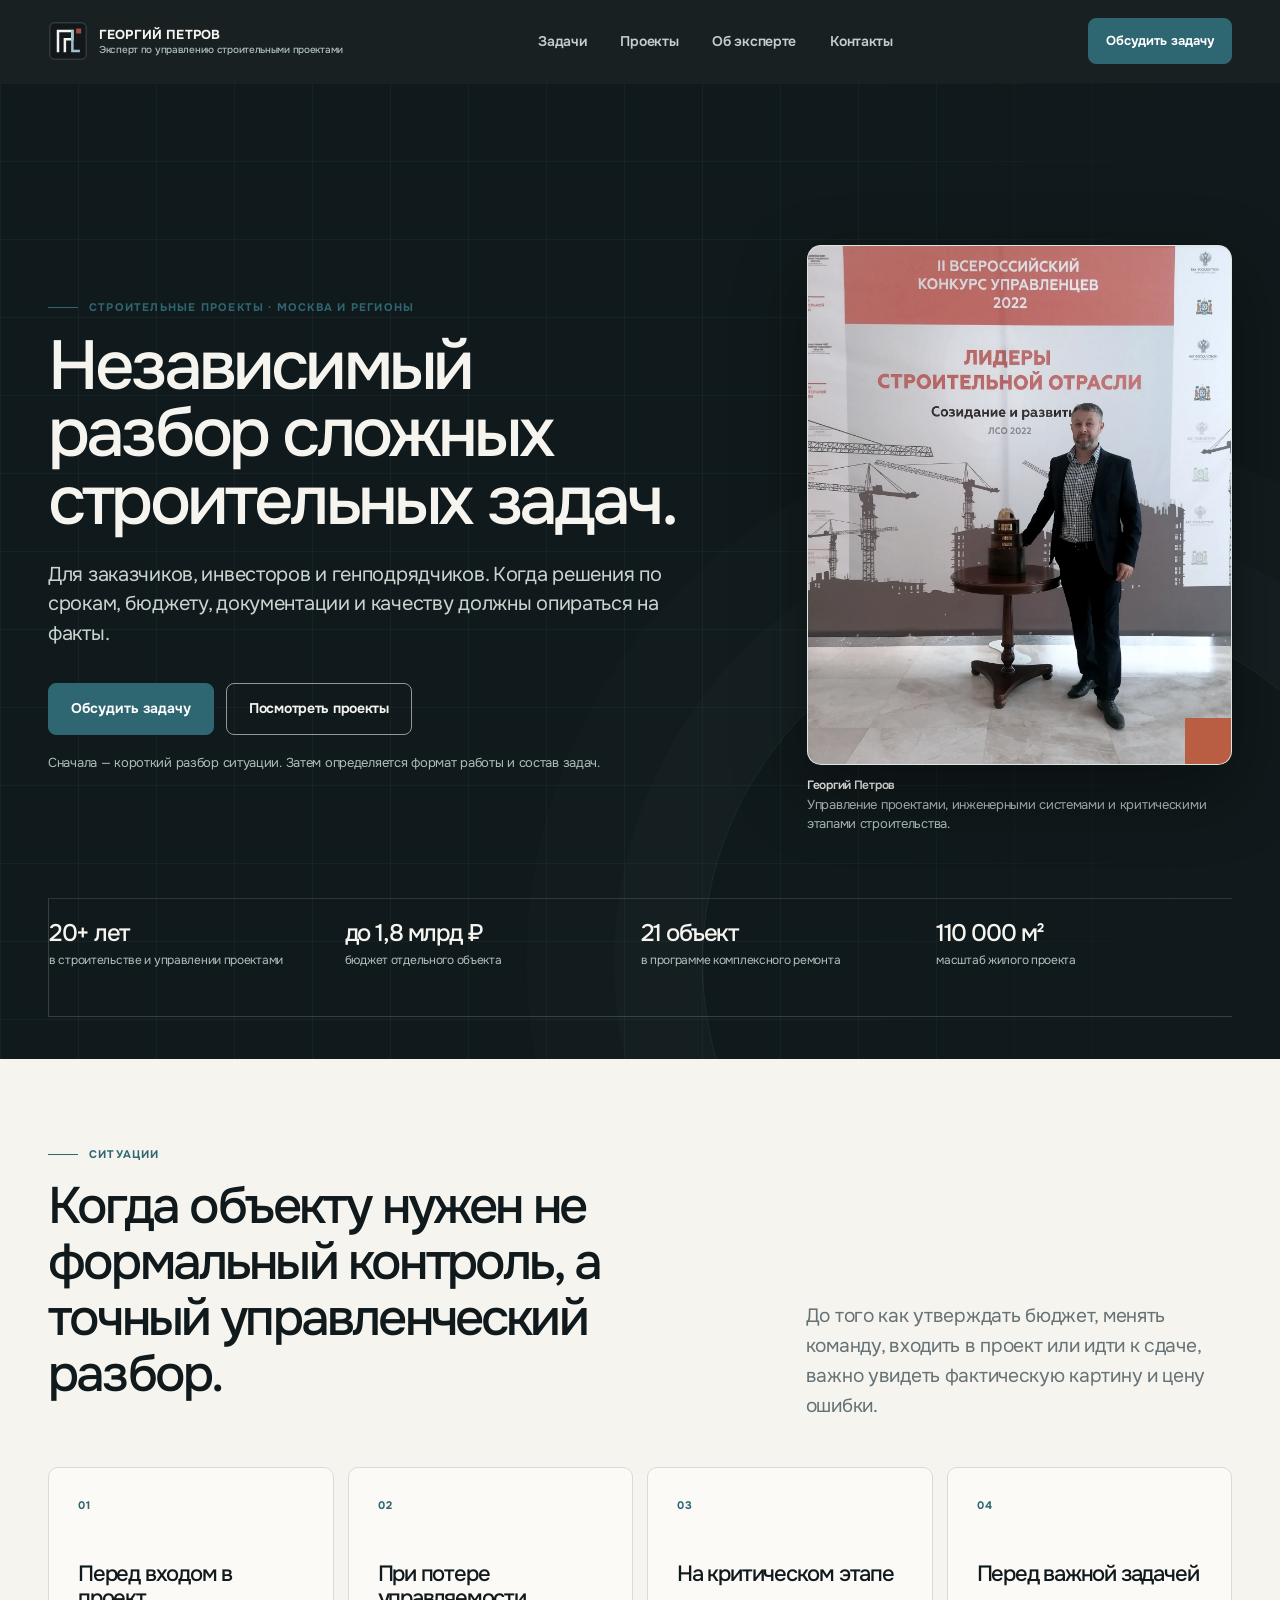
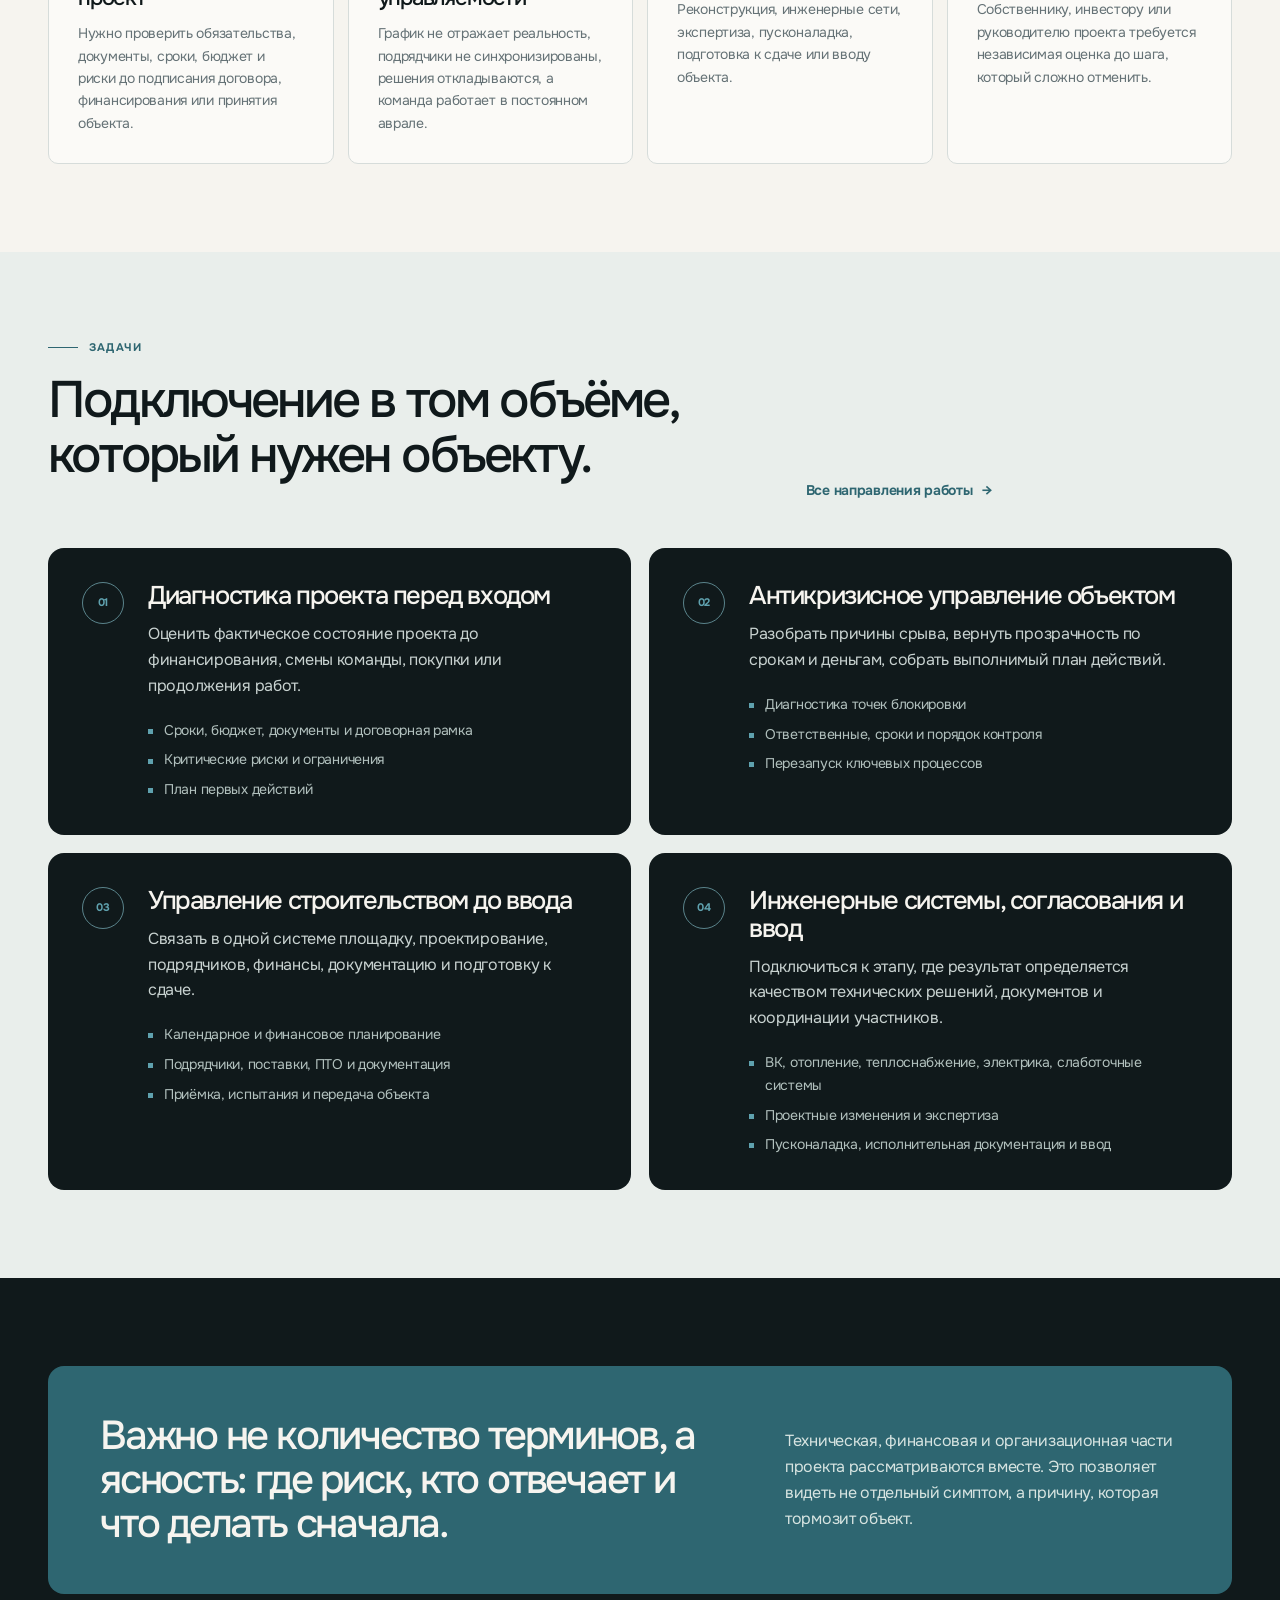
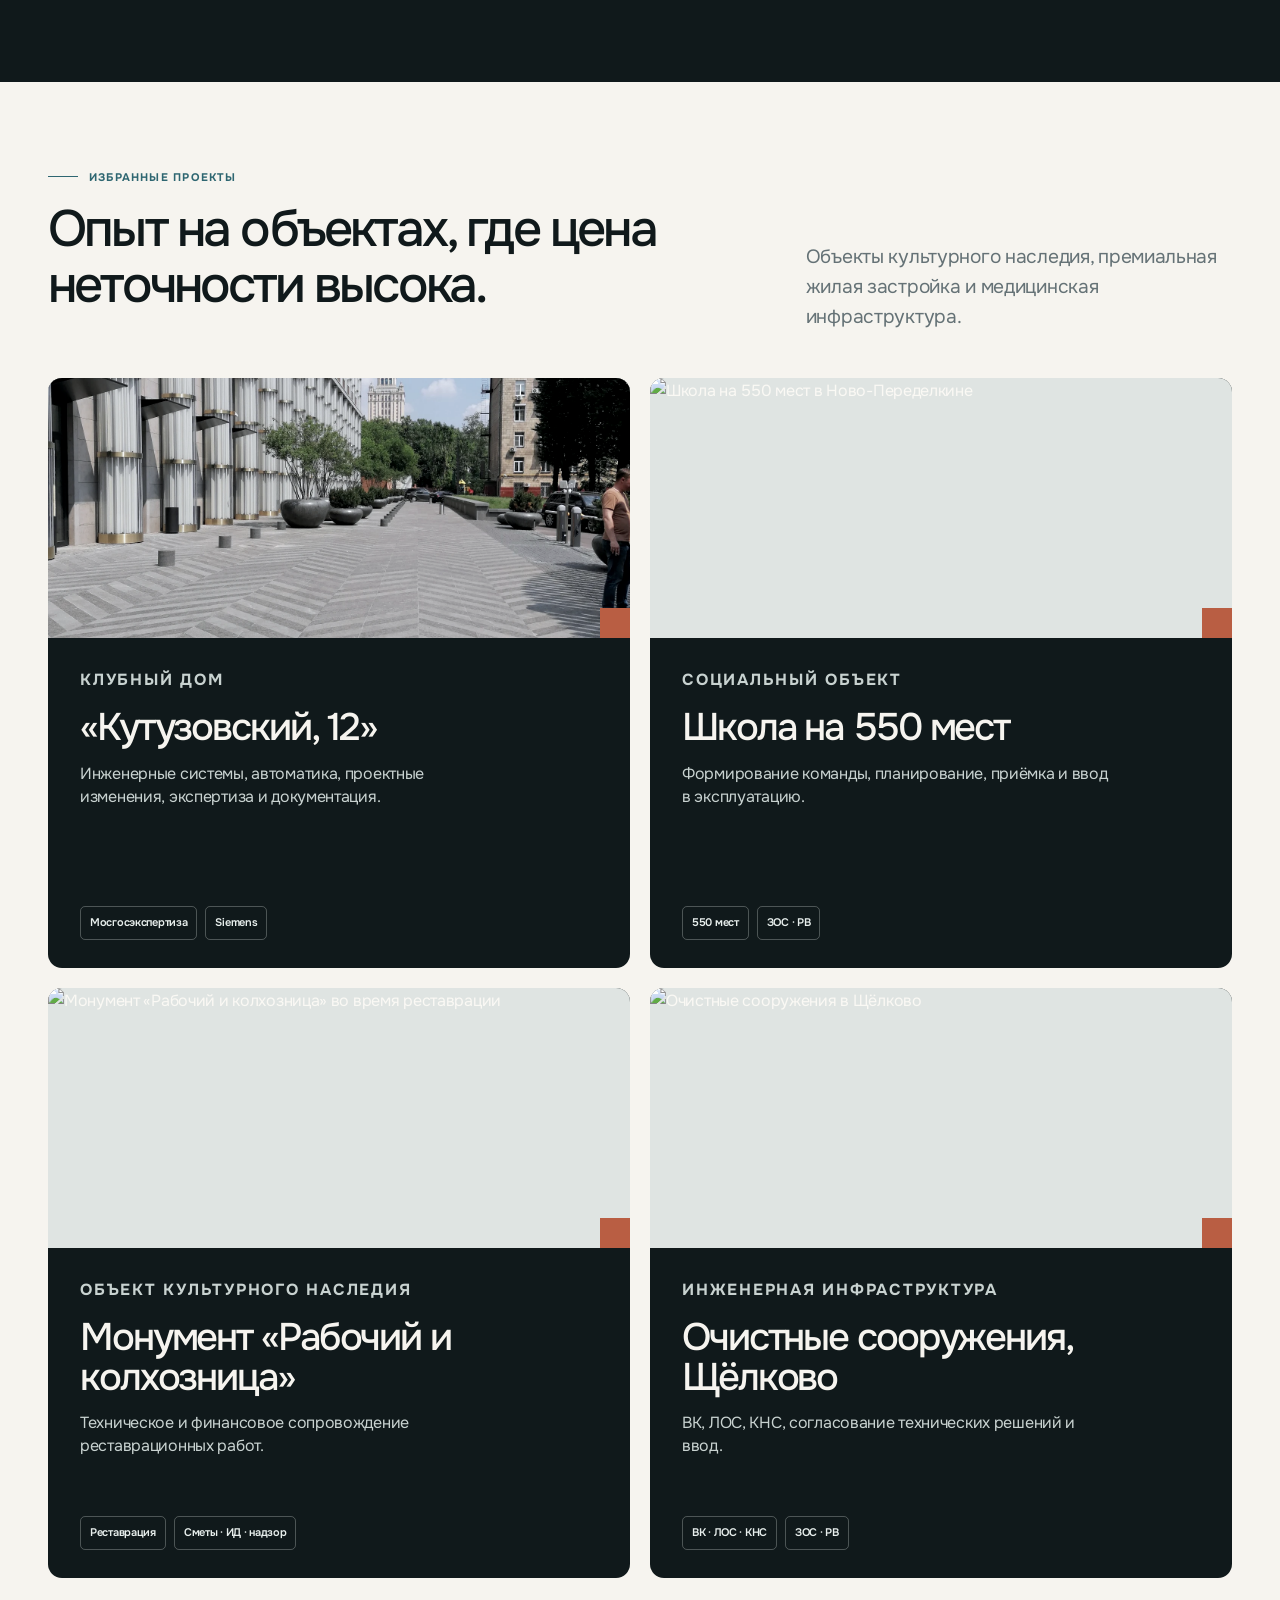
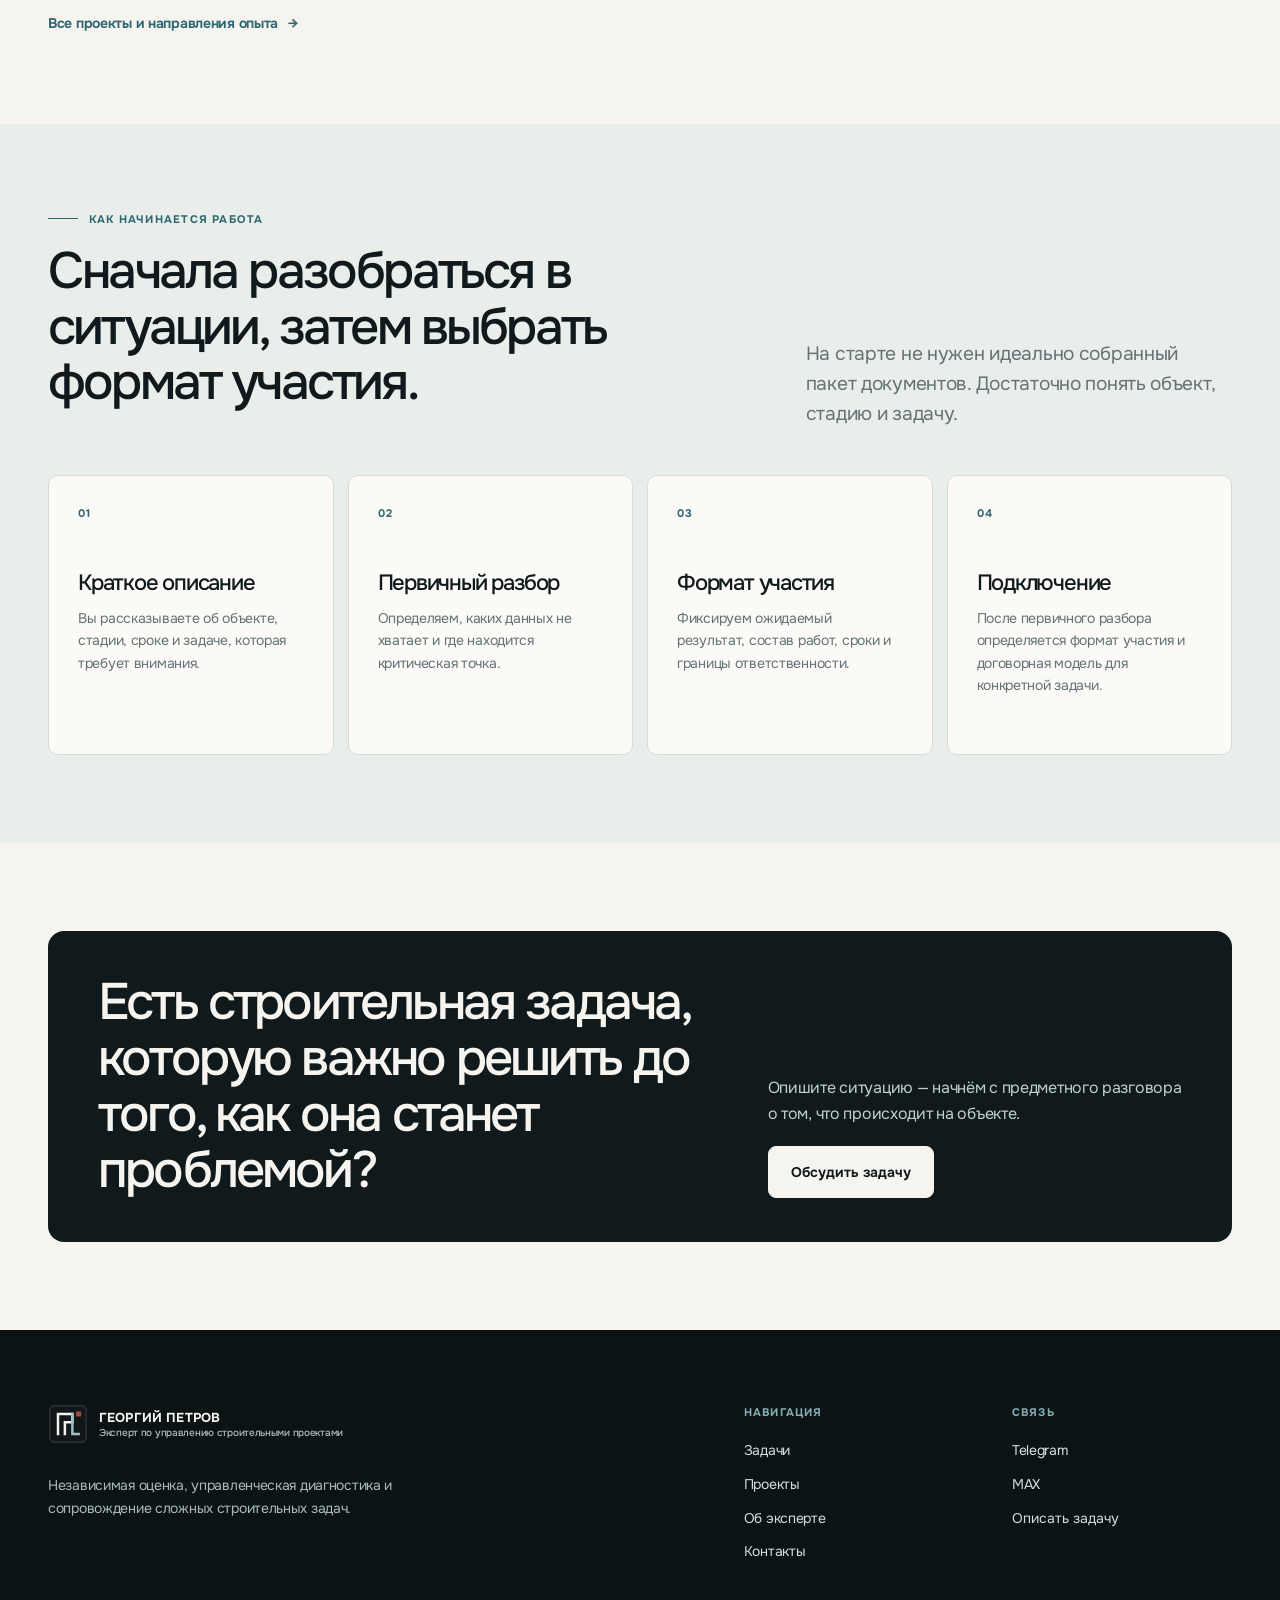
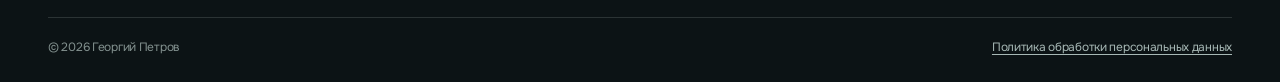
==== commit e687131b: "v9" ====
--- a/index.html
+++ b/index.html
@@ -10,12 +10,12 @@
   <meta property="og:description" content="Независимая оценка, антикризисное управление и сопровождение сложных строительных задач.">
   <meta property="og:type" content="website">
   <meta property="og:locale" content="ru_RU">
-  <meta property="og:image" content="https://gp-construction.vercel.app/assets/images/og-cover-v8.jpg">
+  <meta property="og:image" content="https://gp-construction.vercel.app/assets/images/og-cover-v9.jpg">
   <link rel="canonical" href="https://gp-construction.vercel.app/">
   <link rel="icon" type="image/svg+xml" href="assets/images/favicon.svg">
   <link rel="preconnect" href="https://fonts.googleapis.com">
   <link rel="preconnect" href="https://fonts.gstatic.com" crossorigin>
-  <link href="https://fonts.googleapis.com/css2?family=Manrope:wght@400;500;600;700&display=swap" rel="stylesheet">
+  <link href="https://fonts.googleapis.com/css2?family=Onest:wght@400;500;600;700&family=Manrope:wght@400;500;600;700&display=swap" rel="stylesheet">
   <link rel="stylesheet" href="assets/css/style.css">
   <script type="application/ld+json">{"@context":"https://schema.org","@type":"Person","name":"Георгий Петров","jobTitle":"Эксперт по управлению строительными проектами","url":"https://gp-construction.vercel.app/","knowsAbout":["Управление строительными проектами","Инженерные системы","Строительная документация","Ввод объектов в эксплуатацию"]}</script>
   <script src="assets/js/config.js" defer></script>
@@ -28,18 +28,18 @@
     <section class="hero" aria-labelledby="hero-title">
       <div class="container hero-inner">
         <div class="hero-copy">
-          <p class="eyebrow">Москва и регионы России</p>
-          <h1 id="hero-title">Управление сложными строительными проектами.</h1>
-          <p class="lead">Независимая оценка, антикризисное управление и сопровождение реализации — когда важны сроки, бюджет, инженерные системы, документация и ввод объекта.</p>
+          <p class="eyebrow">Строительные проекты · Москва и регионы</p>
+          <h1 id="hero-title">Независимый разбор сложных строительных задач.</h1>
+          <p class="lead">Для заказчиков, инвесторов и генподрядчиков. Когда решения по срокам, бюджету, документации и качеству должны опираться на факты.</p>
           <div class="hero-actions">
             <button class="button button-primary" type="button" data-open-lead>Обсудить задачу</button>
             <a class="button button-secondary" href="cases.html">Посмотреть проекты</a>
           </div>
-          <p class="hero-note">Работа начинается с фактической ситуации на объекте. Формат участия и договорная модель определяются после первичного разбора.</p>
+          <p class="hero-note">Сначала — короткий разбор ситуации. Затем определяется формат работы и состав задач.</p>
         </div>
         <div class="hero-visual">
           <figure class="hero-photo hero-photo--award">
-            <img src="assets/images/hero-award-v8.webp" alt="Георгий Петров на профессиональном мероприятии строительной отрасли" width="1335" height="1669">
+            <img src="assets/images/hero-award-v9.webp" alt="Георгий Петров на профессиональном мероприятии строительной отрасли" width="1335" height="1669">
           </figure>
           <p class="photo-caption"><strong>Георгий Петров</strong>Управление проектами, инженерными системами и критическими этапами строительства.</p>
         </div>
@@ -92,19 +92,11 @@
           <div><p class="section-label">Избранные проекты</p><h2 id="projects-title">Опыт на объектах, где цена неточности высока.</h2></div>
           <p class="lead">Объекты культурного наследия, премиальная жилая застройка и медицинская инфраструктура.</p>
         </div>
-        <div class="project-grid" data-reveal>
-          <a class="project-card project-card--feature" href="case-worker.html">
-            <div class="project-copy"><p class="project-type">Объект культурного наследия</p><h3>Монумент «Рабочий и колхозница»</h3><p>Техническое и финансовое сопровождение строительно-реставрационных работ: договоры, сметы, исполнительная документация, согласования и надзор.</p><div class="project-meta"><span>Реставрация</span><span>Сметы · ИД · надзор</span></div></div>
-            <div class="project-media"><img src="assets/images/worker-restoration-v8.webp" alt="Монумент «Рабочий и колхозница» во время реставрации" loading="lazy" width="1350" height="1800"></div>
-          </a>
-          <a class="project-card project-card--split" href="case-kutuzovsky.html">
-            <div class="project-copy"><p class="project-type">Клубный дом</p><h3>«Кутузовский, 12»</h3><p>Внутренние инженерные системы, автоматика, проектные изменения, экспертиза и полный комплект документации.</p><div class="project-meta"><span>Мосгосэкспертиза</span><span>Siemens</span></div></div>
-            <div class="project-media"><img src="assets/images/kutuzovsky-facade-v8.webp" alt="Клубный дом «Кутузовский, 12»" loading="lazy" width="1350" height="1800"></div>
-          </a>
-          <a class="project-card project-card--slide" href="case-kulakov.html">
-            <div class="project-copy"><p class="project-type">Медицинский объект</p><h3>НМИЦ им. В. И. Кулакова</h3><p>Новый корпус: отопление, теплоснабжение, ИТП, пусконаладка, исполнительная документация и сдача.</p><div class="project-meta"><span>ОВ · теплоснабжение</span><span>ИТП</span></div></div>
-            <div class="project-media"><div class="project-slide"><span>Инженерные системы</span><strong>НМИЦ<br>Кулакова</strong><p>Новый корпус медицинского центра</p></div></div>
-          </a>
+        <div class="project-grid project-grid--uniform" data-reveal>
+          <a class="project-card project-card--uniform" href="case-kutuzovsky.html"><div class="project-media"><img src="assets/images/kutuzovsky-facade-v9.webp" alt="Клубный дом «Кутузовский, 12»" loading="lazy"></div><div class="project-copy"><p class="project-type">Клубный дом</p><h3>«Кутузовский, 12»</h3><p>Инженерные системы, автоматика, проектные изменения, экспертиза и документация.</p><div class="project-meta"><span>Мосгосэкспертиза</span><span>Siemens</span></div></div></a>
+          <a class="project-card project-card--uniform" href="case-school.html"><div class="project-media"><img src="assets/images/school-v9.webp" alt="Школа на 550 мест в Ново-Переделкине" loading="lazy"></div><div class="project-copy"><p class="project-type">Социальный объект</p><h3>Школа на 550 мест</h3><p>Формирование команды, планирование, приёмка и ввод в эксплуатацию.</p><div class="project-meta"><span>550 мест</span><span>ЗОС · РВ</span></div></div></a>
+          <a class="project-card project-card--uniform" href="case-worker.html"><div class="project-media"><img src="assets/images/worker-restoration-v9.webp" alt="Монумент «Рабочий и колхозница» во время реставрации" loading="lazy"></div><div class="project-copy"><p class="project-type">Объект культурного наследия</p><h3>Монумент «Рабочий и колхозница»</h3><p>Техническое и финансовое сопровождение реставрационных работ.</p><div class="project-meta"><span>Реставрация</span><span>Сметы · ИД · надзор</span></div></div></a>
+          <a class="project-card project-card--uniform" href="case-schelkovo.html"><div class="project-media"><img src="assets/images/schelkovo-v9.webp" alt="Очистные сооружения в Щёлково" loading="lazy"></div><div class="project-copy"><p class="project-type">Инженерная инфраструктура</p><h3>Очистные сооружения, Щёлково</h3><p>ВК, ЛОС, КНС, согласование технических решений и ввод.</p><div class="project-meta"><span>ВК · ЛОС · КНС</span><span>ЗОС · РВ</span></div></div></a>
         </div>
         <p class="projects-more"><a class="text-link" href="cases.html">Все проекты и направления опыта</a></p>
       </div>
--- a/assets/css/style.css
+++ b/assets/css/style.css
@@ -385,3 +385,48 @@
   .footer-grid { grid-template-columns: 1fr; gap: 34px; }
   .footer-bottom { flex-direction: column; gap: 10px; margin-top: 38px; }
 }
+
+
+/* V9 — unified editorial system */
+:root { --font: "Onest", "Manrope", Arial, sans-serif; --ink:#10191b; --paper:#f6f4ef; --paper-strong:#fbfaf7; --mist:#e9eeeb; --steel:#2e6671; --steel-2:#5fa1ae; --accent:#b95e43; --line:#d6dcda; --radius:16px; }
+body { font-family:var(--font); letter-spacing:-.018em; }
+h1,h2,h3 { font-family:var(--font); font-weight:500; letter-spacing:-.055em; }
+.hero { padding:76px 0 42px; background:var(--ink); }
+.hero-inner { display:grid; grid-template-columns:minmax(0,1.14fr) minmax(340px,.86fr); align-items:stretch; gap:34px; }
+.hero-copy { align-self:center; padding:28px 0 34px; }
+.hero h1 { max-width:720px; font-size:clamp(46px,5.4vw,76px); line-height:.98; font-weight:500; }
+.hero .lead { max-width:680px; color:#c9d4d1; font-size:20px; line-height:1.48; }
+.hero-visual { display:grid; grid-template-rows:auto auto; align-self:start; }
+.hero-photo--award { height:520px; margin:0; overflow:hidden; background:#dde1de; border-radius:14px; }
+.hero-photo--award img { width:100%; height:100%; object-fit:cover; object-position:52% 24%; filter:contrast(1.03) saturate(.82); }
+.photo-caption { margin:12px 0 0; color:#aabbb7; font-size:13px; line-height:1.45; }
+.photo-caption strong { display:block; margin-bottom:2px; color:#f1f3ef; font-weight:600; }
+.hero-stats { grid-template-columns:repeat(4,1fr); gap:0; border-top:1px solid rgba(255,255,255,.12); }
+.hero-stat { padding:22px 20px 10px 0; border-right:0; }
+.hero-stat strong { font-size:24px; font-weight:500; }
+.hero-stat span { font-size:12px; }
+.section { padding:88px 0; }
+.section-head h2 { max-width:800px; font-size:clamp(34px,4vw,58px); }
+.section-head .lead { max-width:450px; }
+.project-grid--uniform { display:grid; grid-template-columns:repeat(2,minmax(0,1fr)); gap:20px; }
+.project-card--uniform { display:grid; grid-template-rows:260px auto; min-height:0; border:0; border-radius:14px; background:var(--ink); }
+.project-card--uniform .project-media { min-height:260px; background:#dfe4e2; }
+.project-card--uniform .project-media::after { width:30px; height:30px; }
+.project-card--uniform .project-media img { width:100%; height:100%; object-fit:cover; object-position:center; display:block; filter:contrast(1.04) saturate(.83); }
+.project-card--uniform .project-copy { min-height:330px; padding:30px 32px 28px; }
+.project-card--uniform h3 { font-size:clamp(30px,3vw,42px); line-height:1.02; }
+.project-card--uniform p { max-width:430px; font-size:16px; line-height:1.48; }
+.project-card--uniform .project-meta { padding-top:18px; }
+.awards-grid--compact { grid-template-columns:repeat(2,minmax(0,1fr)); gap:18px; max-width:860px; }
+.awards-grid--compact figure { display:grid; grid-template-rows:230px auto; }
+.awards-grid--compact img { height:230px; object-fit:contain; padding:14px; background:#ecece8; filter:contrast(1.02) saturate(.78); }
+.profile-photo { max-height:560px; }
+.profile-photo img { height:560px; object-fit:cover; object-position:center 18%; filter:contrast(1.04) saturate(.82); }
+.cta-panel { grid-template-columns:minmax(0,1.2fr) minmax(280px,.8fr); padding:44px 50px; }
+.cta-panel h2 { max-width:750px; font-size:clamp(34px,4vw,56px); }
+.contact-panel h2, .page-hero h1 { font-weight:500; }
+.service-row { grid-template-columns:64px minmax(0,1.25fr) minmax(240px,.75fr); }
+.service-row h2 { font-weight:500; }
+/* remove visual noise caused by image-size variance */
+.case-gallery figure img { filter:contrast(1.04) saturate(.82); }
+@media (max-width: 900px){ .hero-inner{grid-template-columns:1fr;}.hero-photo--award{height:420px;}.hero-stats{grid-template-columns:repeat(2,1fr)}.project-grid--uniform{grid-template-columns:1fr}.project-card--uniform{grid-template-rows:240px auto}.section{padding:64px 0}.profile-layout{grid-template-columns:1fr}.profile-photo img{height:auto}.cta-panel{grid-template-columns:1fr}.awards-grid--compact{grid-template-columns:1fr} }
